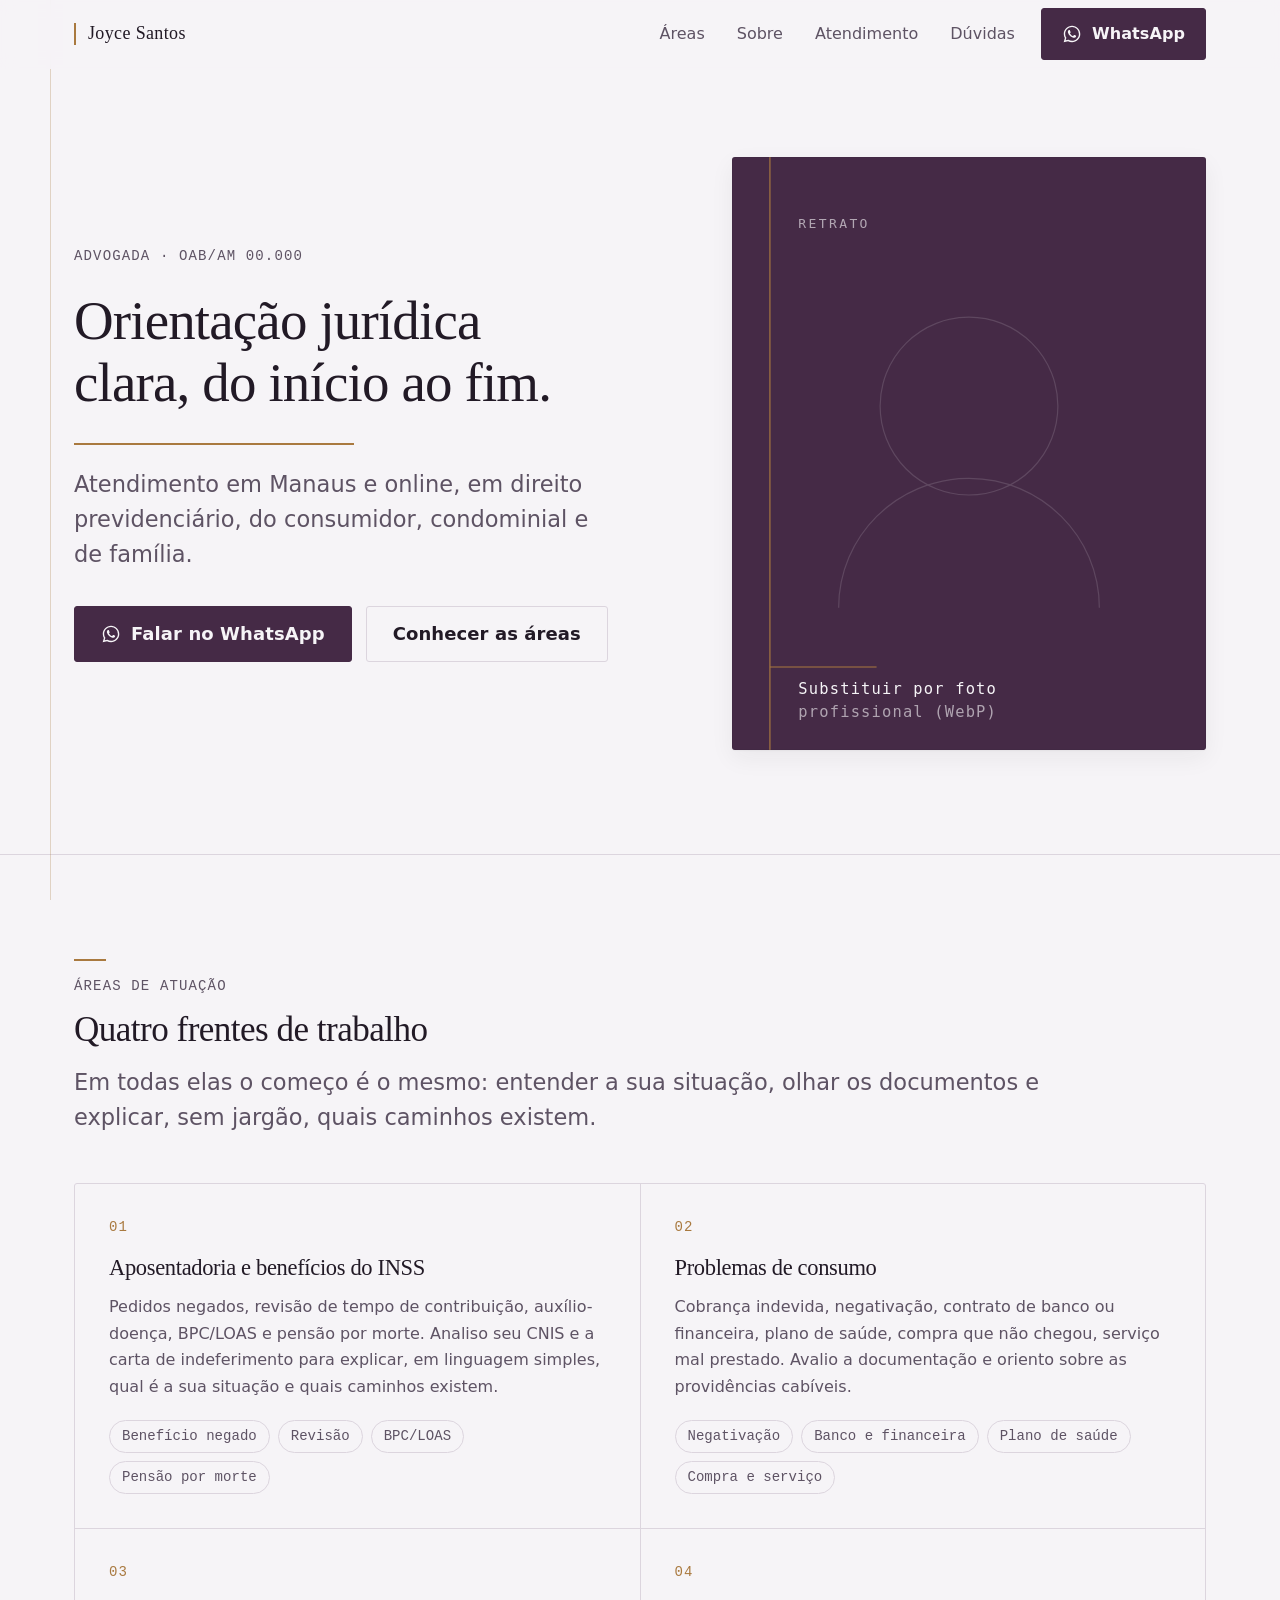
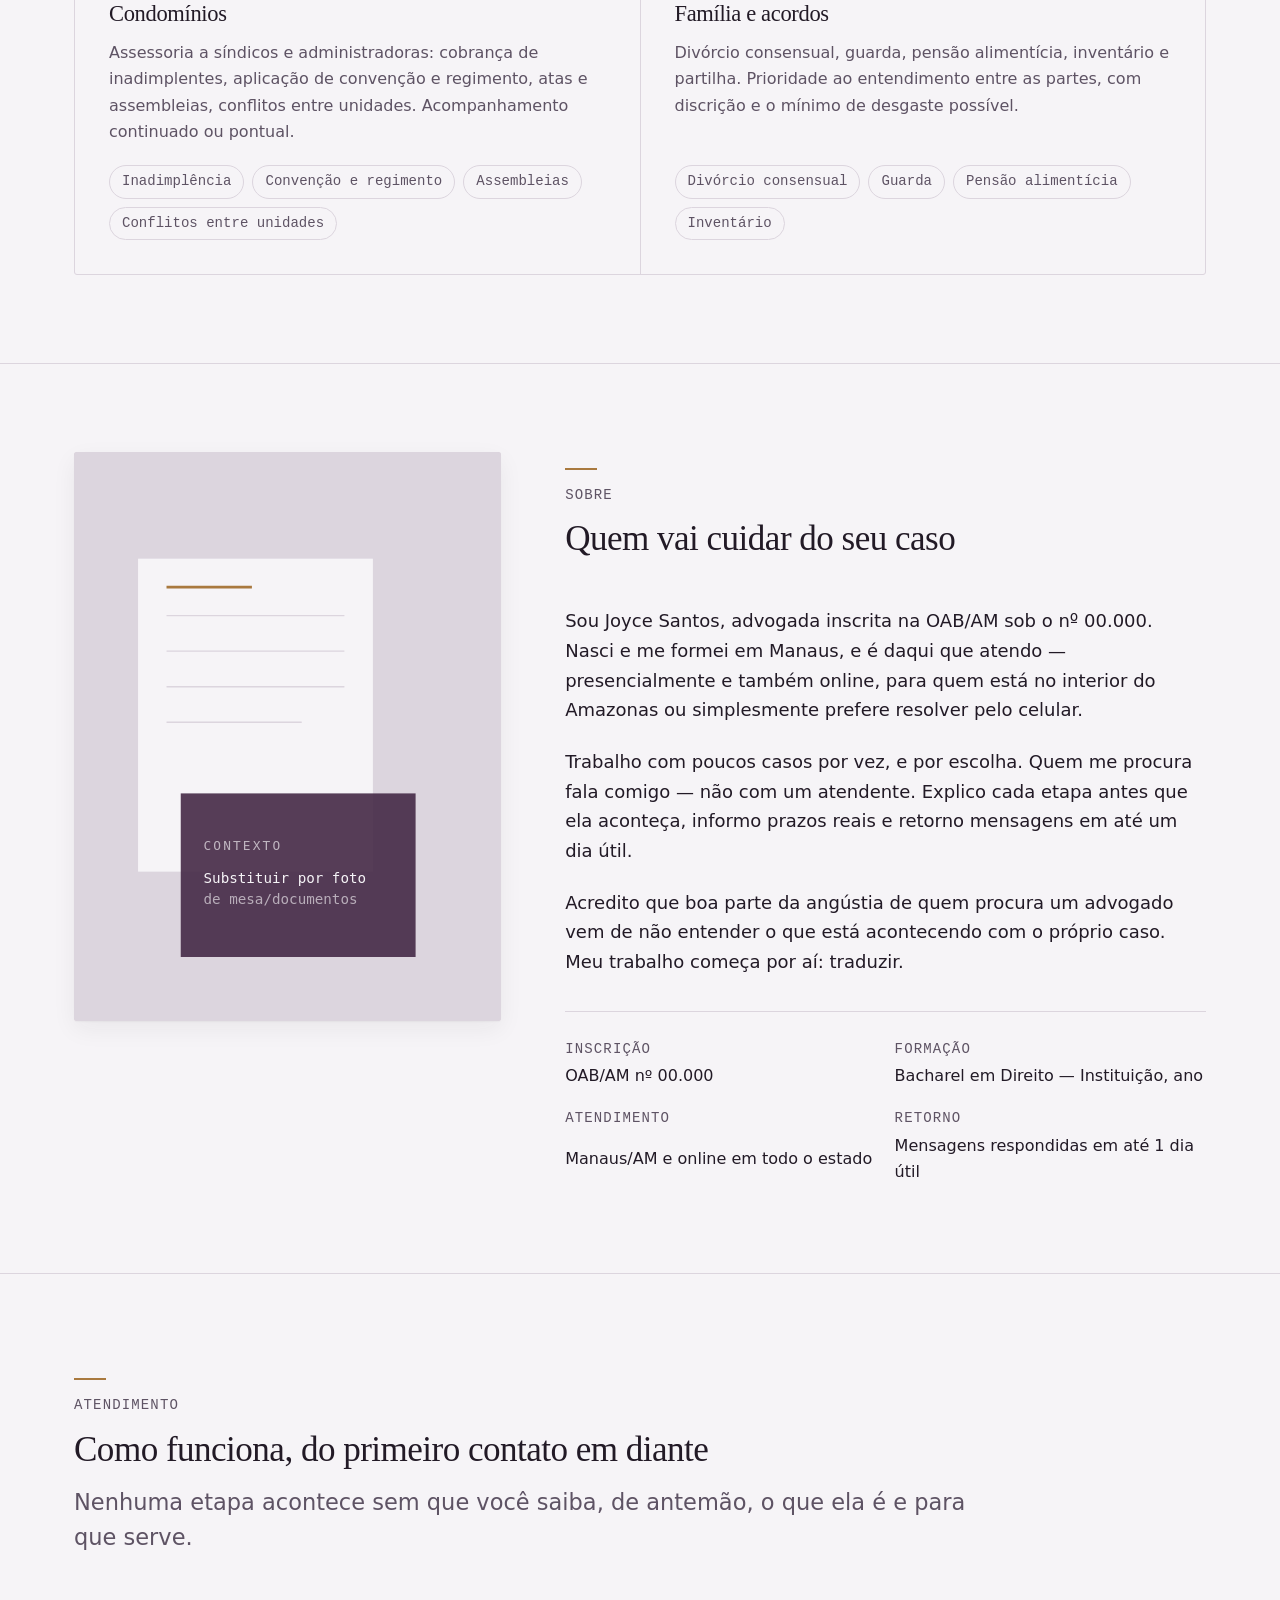
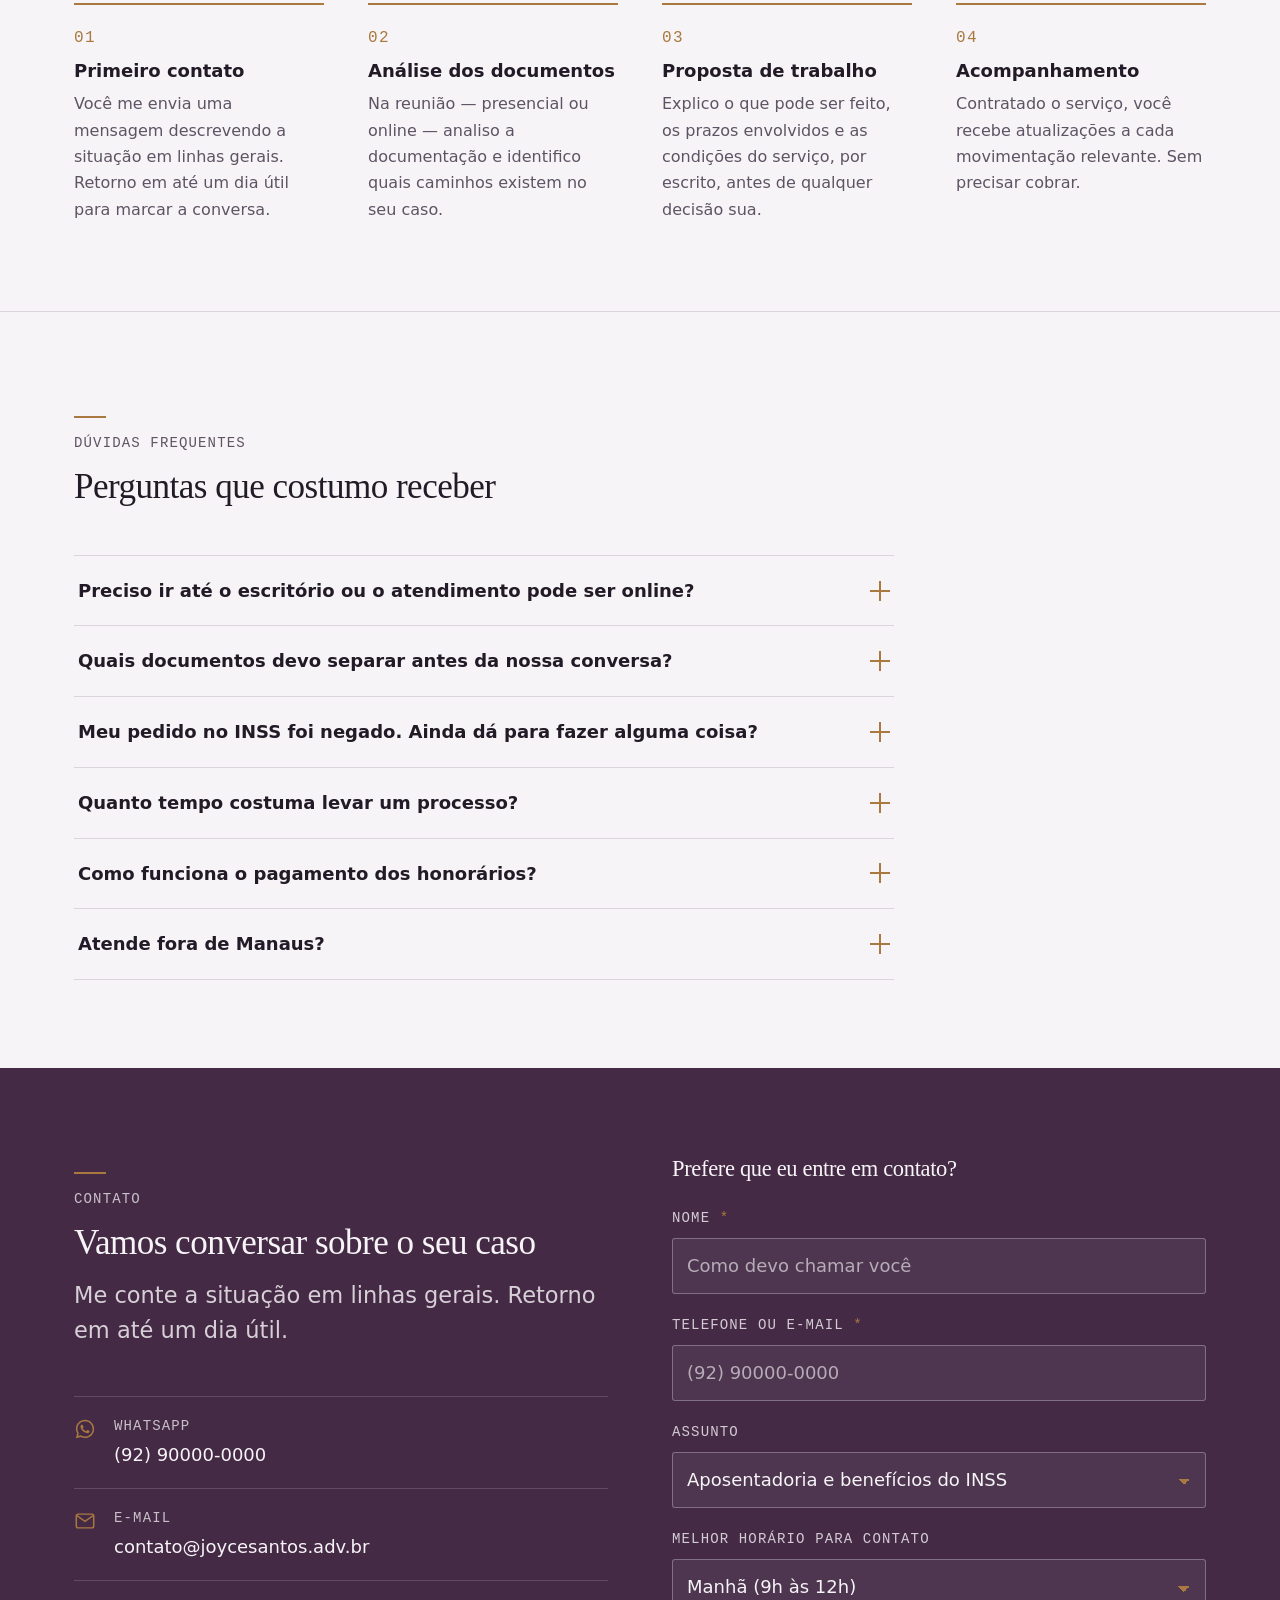
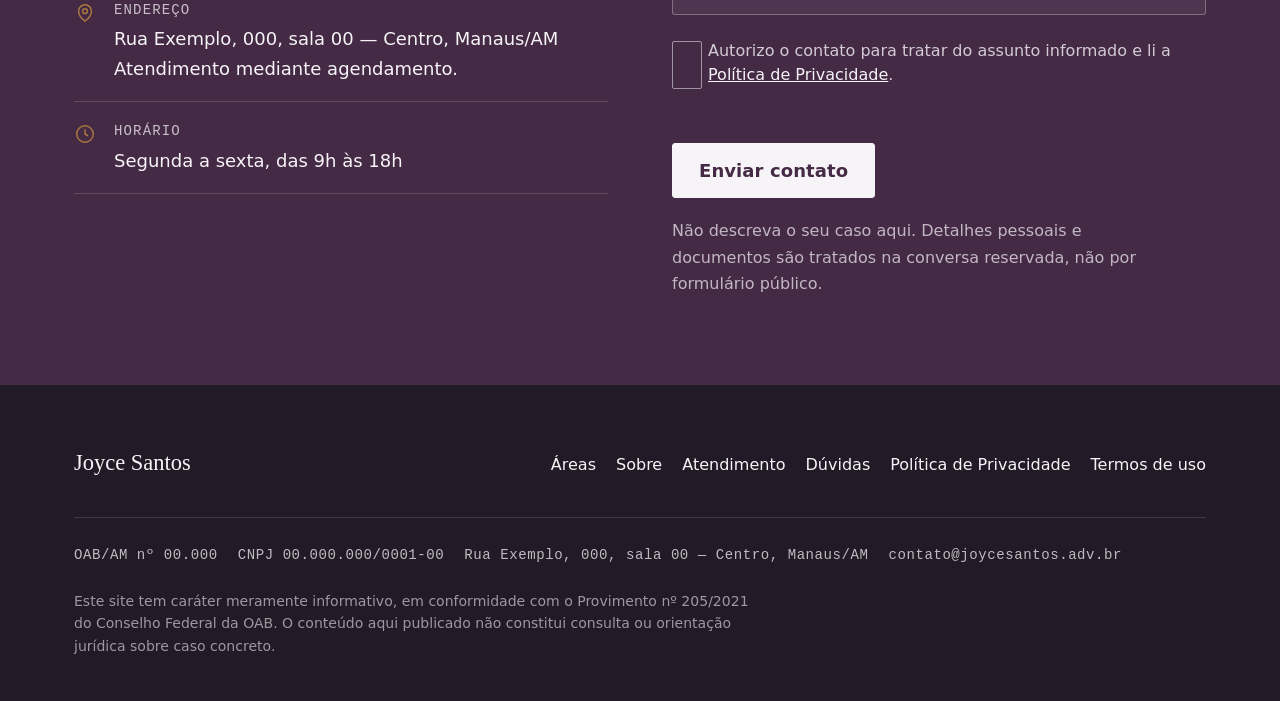
==== index.html @ 0667690a "Landing page institucional — Joyce Santos, Advogada Site estático construído a partir de guia-landin" ====
<!doctype html>
<html lang="pt-BR" class="no-js">
<head>
<meta charset="utf-8">
<meta name="viewport" content="width=device-width, initial-scale=1">
<title>Joyce Santos — Advogada em Manaus | INSS, Consumidor, Condomínios e Família</title>
<meta name="description" content="Advogada em Manaus/AM. Orientação em direito previdenciário, do consumidor, condominial e de família. Atendimento presencial e online. OAB/AM 00.000.">
<meta name="author" content="Joyce Santos">
<meta name="robots" content="index, follow, max-image-preview:large">
<link rel="canonical" href="https://joycesantos.adv.br/">

<!-- Open Graph / redes -->
<meta property="og:type" content="website">
<meta property="og:locale" content="pt_BR">
<meta property="og:site_name" content="Joyce Santos, Advogada">
<meta property="og:title" content="Joyce Santos — Advogada em Manaus">
<meta property="og:description" content="Orientação jurídica clara em direito previdenciário, do consumidor, condominial e de família. Atendimento em Manaus e online.">
<meta property="og:url" content="https://joycesantos.adv.br/">
<meta property="og:image" content="https://joycesantos.adv.br/img/og-joyce-santos.png">
<meta property="og:image:width" content="1200">
<meta property="og:image:height" content="630">
<meta property="og:image:alt" content="Joyce Santos, advogada — OAB/AM 00.000, Manaus.">
<meta name="twitter:card" content="summary_large_image">

<meta name="theme-color" content="#452A46">
<link rel="icon" href="/favicon.svg" type="image/svg+xml">
<link rel="apple-touch-icon" href="/img/apple-touch-icon.png">

<!-- Fontes self-hosted: nada sai para CDN externa (LGPD + performance) -->
<link rel="preload" href="fonts/fraunces-latin-300-700.woff2" as="font" type="font/woff2" crossorigin>
<link rel="preload" href="fonts/instrument-sans-latin-400-600.woff2" as="font" type="font/woff2" crossorigin>
<link rel="stylesheet" href="css/fonts.css">
<link rel="stylesheet" href="css/styles.css">
<script>document.documentElement.className = 'js';</script>
</head>

<body>
<a class="pular" href="#conteudo">Pular para o conteúdo</a>
<div class="margem" aria-hidden="true"></div>

<header class="cabecalho" id="cabecalho">
  <div class="envelope">
    <a class="marca" href="/">Joyce Santos</a>
    <nav class="navegacao" aria-label="Navegação principal">
      <a class="nav-link" href="#areas">Áreas</a>
      <a class="nav-link" href="#sobre">Sobre</a>
      <a class="nav-link" href="#atendimento">Atendimento</a>
      <a class="nav-link" href="#duvidas">Dúvidas</a>
      <a class="btn btn--primario" href="https://wa.me/5592900000000?text=Ol%C3%A1%2C%20gostaria%20de%20tirar%20uma%20d%C3%BAvida%20jur%C3%ADdica." rel="noopener" target="_blank">
        <svg viewBox="0 0 24 24" fill="currentColor" aria-hidden="true"><path d="M12.04 2C6.58 2 2.13 6.45 2.13 11.91c0 1.75.46 3.45 1.32 4.95L2 22l5.25-1.38a9.9 9.9 0 0 0 4.79 1.22h.01c5.46 0 9.91-4.45 9.91-9.91S17.5 2 12.04 2Zm0 18.15h-.01a8.2 8.2 0 0 1-4.19-1.15l-.3-.18-3.12.82.83-3.04-.2-.31a8.19 8.19 0 0 1-1.26-4.38c0-4.54 3.7-8.23 8.25-8.23 2.2 0 4.27.86 5.83 2.42a8.18 8.18 0 0 1 2.41 5.82c0 4.54-3.7 8.23-8.24 8.23Zm4.52-6.16c-.25-.13-1.47-.72-1.69-.8-.23-.09-.39-.13-.56.12-.16.25-.64.8-.78.97-.15.16-.29.19-.53.06-.25-.12-1.05-.38-1.99-1.23-.74-.65-1.24-1.46-1.38-1.71-.15-.25-.02-.38.11-.5.11-.11.25-.29.37-.44.13-.15.17-.25.25-.42.09-.16.04-.31-.02-.44-.06-.12-.56-1.35-.76-1.84-.2-.48-.4-.42-.56-.43h-.47c-.16 0-.43.06-.65.31-.22.25-.85.83-.85 2.03s.87 2.35.99 2.51c.13.16 1.72 2.62 4.16 3.67.58.25 1.03.4 1.39.51.58.19 1.11.16 1.53.1.47-.07 1.47-.6 1.67-1.18.21-.58.21-1.07.15-1.18-.06-.11-.23-.17-.47-.29Z"/></svg>
        WhatsApp
      </a>
    </nav>
  </div>
</header>

<main id="conteudo">

  <!-- 1. TIMBRE ------------------------------------------------------- -->
  <section class="secao timbre" aria-labelledby="titulo-timbre">
    <div class="envelope">
      <div>
        <p class="rotulo">Advogada&nbsp;·&nbsp;OAB/AM 00.000</p>
        <h1 id="titulo-timbre">Orientação jurídica clara, do início ao fim.</h1>
        <div class="filete" aria-hidden="true"></div>
        <p class="intro">Atendimento em Manaus e online, em direito previdenciário, do consumidor, condominial e de família.</p>
        <div class="acoes">
          <a class="btn btn--primario" href="https://wa.me/5592900000000?text=Ol%C3%A1%2C%20gostaria%20de%20tirar%20uma%20d%C3%BAvida%20jur%C3%ADdica." rel="noopener" target="_blank">
            <svg viewBox="0 0 24 24" fill="currentColor" aria-hidden="true"><path d="M12.04 2C6.58 2 2.13 6.45 2.13 11.91c0 1.75.46 3.45 1.32 4.95L2 22l5.25-1.38a9.9 9.9 0 0 0 4.79 1.22h.01c5.46 0 9.91-4.45 9.91-9.91S17.5 2 12.04 2Zm0 18.15h-.01a8.2 8.2 0 0 1-4.19-1.15l-.3-.18-3.12.82.83-3.04-.2-.31a8.19 8.19 0 0 1-1.26-4.38c0-4.54 3.7-8.23 8.25-8.23 2.2 0 4.27.86 5.83 2.42a8.18 8.18 0 0 1 2.41 5.82c0 4.54-3.7 8.23-8.24 8.23Zm4.52-6.16c-.25-.13-1.47-.72-1.69-.8-.23-.09-.39-.13-.56.12-.16.25-.64.8-.78.97-.15.16-.29.19-.53.06-.25-.12-1.05-.38-1.99-1.23-.74-.65-1.24-1.46-1.38-1.71-.15-.25-.02-.38.11-.5.11-.11.25-.29.37-.44.13-.15.17-.25.25-.42.09-.16.04-.31-.02-.44-.06-.12-.56-1.35-.76-1.84-.2-.48-.4-.42-.56-.43h-.47c-.16 0-.43.06-.65.31-.22.25-.85.83-.85 2.03s.87 2.35.99 2.51c.13.16 1.72 2.62 4.16 3.67.58.25 1.03.4 1.39.51.58.19 1.11.16 1.53.1.47-.07 1.47-.6 1.67-1.18.21-.58.21-1.07.15-1.18-.06-.11-.23-.17-.47-.29Z"/></svg>
            Falar no WhatsApp
          </a>
          <a class="btn btn--secundario" href="#areas">Conhecer as áreas</a>
        </div>
      </div>
      <figure class="retrato">
        <img src="img/retrato-joyce.svg" width="800" height="1000" alt="Retrato de Joyce Santos, advogada, em seu ambiente de trabalho." fetchpriority="high" decoding="async">
      </figure>
    </div>
  </section>

  <!-- 2. ÁREAS -------------------------------------------------------- -->
  <section class="secao" id="areas" aria-labelledby="titulo-areas">
    <div class="envelope">
      <header class="secao-cabeca revela">
        <p class="rotulo">Áreas de atuação</p>
        <h2 id="titulo-areas">Quatro frentes de trabalho</h2>
        <p class="intro">Em todas elas o começo é o mesmo: entender a sua situação, olhar os documentos e explicar, sem jargão, quais caminhos existem.</p>
      </header>

      <div class="areas-grade">
        <article class="area revela" style="--i:0">
          <span class="num">01</span>
          <h3>Aposentadoria e benefícios do INSS</h3>
          <p>Pedidos negados, revisão de tempo de contribuição, auxílio-doença, BPC/LOAS e pensão por morte. Analiso seu CNIS e a carta de indeferimento para explicar, em linguagem simples, qual é a sua situação e quais caminhos existem.</p>
          <ul class="area-lista">
            <li>Benefício negado</li>
            <li>Revisão</li>
            <li>BPC/LOAS</li>
            <li>Pensão por morte</li>
          </ul>
        </article>

        <article class="area revela" style="--i:1">
          <span class="num">02</span>
          <h3>Problemas de consumo</h3>
          <p>Cobrança indevida, negativação, contrato de banco ou financeira, plano de saúde, compra que não chegou, serviço mal prestado. Avalio a documentação e oriento sobre as providências cabíveis.</p>
          <ul class="area-lista">
            <li>Negativação</li>
            <li>Banco e financeira</li>
            <li>Plano de saúde</li>
            <li>Compra e serviço</li>
          </ul>
        </article>

        <article class="area revela" style="--i:2">
          <span class="num">03</span>
          <h3>Condomínios</h3>
          <p>Assessoria a síndicos e administradoras: cobrança de inadimplentes, aplicação de convenção e regimento, atas e assembleias, conflitos entre unidades. Acompanhamento continuado ou pontual.</p>
          <ul class="area-lista">
            <li>Inadimplência</li>
            <li>Convenção e regimento</li>
            <li>Assembleias</li>
            <li>Conflitos entre unidades</li>
          </ul>
        </article>

        <article class="area revela" style="--i:3">
          <span class="num">04</span>
          <h3>Família e acordos</h3>
          <p>Divórcio consensual, guarda, pensão alimentícia, inventário e partilha. Prioridade ao entendimento entre as partes, com discrição e o mínimo de desgaste possível.</p>
          <ul class="area-lista">
            <li>Divórcio consensual</li>
            <li>Guarda</li>
            <li>Pensão alimentícia</li>
            <li>Inventário</li>
          </ul>
        </article>
      </div>
    </div>
  </section>

  <!-- 3. SOBRE -------------------------------------------------------- -->
  <section class="secao sobre" id="sobre" aria-labelledby="titulo-sobre">
    <div class="envelope">
      <figure class="sobre-foto revela">
        <img src="img/contexto-mesa.svg" width="600" height="800" alt="Mesa de trabalho com documentos e caderno de anotações." loading="lazy" decoding="async">
      </figure>

      <div class="sobre-texto">
        <header class="secao-cabeca revela" style="--i:1">
          <p class="rotulo">Sobre</p>
          <h2 id="titulo-sobre">Quem vai cuidar do seu caso</h2>
        </header>

        <p class="revela" style="--i:2">Sou Joyce Santos, advogada inscrita na OAB/AM sob o nº 00.000. Nasci e me formei em Manaus, e é daqui que atendo — presencialmente e também online, para quem está no interior do Amazonas ou simplesmente prefere resolver pelo celular.</p>

        <p class="revela" style="--i:3">Trabalho com poucos casos por vez, e por escolha. Quem me procura fala comigo — não com um atendente. Explico cada etapa antes que ela aconteça, informo prazos reais e retorno mensagens em até um dia útil.</p>

        <p class="revela" style="--i:4">Acredito que boa parte da angústia de quem procura um advogado vem de não entender o que está acontecendo com o próprio caso. Meu trabalho começa por aí: traduzir.</p>

        <dl class="credenciais revela" style="--i:5">
          <div>
            <dt>Inscrição</dt>
            <dd>OAB/AM nº 00.000</dd>
          </div>
          <div>
            <dt>Formação</dt>
            <dd>Bacharel em Direito — Instituição, ano</dd>
          </div>
          <div>
            <dt>Atendimento</dt>
            <dd>Manaus/AM e online em todo o estado</dd>
          </div>
          <div>
            <dt>Retorno</dt>
            <dd>Mensagens respondidas em até 1 dia útil</dd>
          </div>
        </dl>
      </div>
    </div>
  </section>

  <!-- 4. ATENDIMENTO -------------------------------------------------- -->
  <section class="secao" id="atendimento" aria-labelledby="titulo-atendimento">
    <div class="envelope">
      <header class="secao-cabeca revela">
        <p class="rotulo">Atendimento</p>
        <h2 id="titulo-atendimento">Como funciona, do primeiro contato em diante</h2>
        <p class="intro">Nenhuma etapa acontece sem que você saiba, de antemão, o que ela é e para que serve.</p>
      </header>

      <ol class="etapas">
        <li class="etapa revela" style="--i:0">
          <span class="num">01</span>
          <h3>Primeiro contato</h3>
          <p>Você me envia uma mensagem descrevendo a situação em linhas gerais. Retorno em até um dia útil para marcar a conversa.</p>
        </li>
        <li class="etapa revela" style="--i:1">
          <span class="num">02</span>
          <h3>Análise dos documentos</h3>
          <p>Na reunião — presencial ou online — analiso a documentação e identifico quais caminhos existem no seu caso.</p>
        </li>
        <li class="etapa revela" style="--i:2">
          <span class="num">03</span>
          <h3>Proposta de trabalho</h3>
          <p>Explico o que pode ser feito, os prazos envolvidos e as condições do serviço, por escrito, antes de qualquer decisão sua.</p>
        </li>
        <li class="etapa revela" style="--i:3">
          <span class="num">04</span>
          <h3>Acompanhamento</h3>
          <p>Contratado o serviço, você recebe atualizações a cada movimentação relevante. Sem precisar cobrar.</p>
        </li>
      </ol>
    </div>
  </section>

  <!-- 5. DÚVIDAS ------------------------------------------------------ -->
  <section class="secao" id="duvidas" aria-labelledby="titulo-duvidas">
    <div class="envelope">
      <header class="secao-cabeca revela">
        <p class="rotulo">Dúvidas frequentes</p>
        <h2 id="titulo-duvidas">Perguntas que costumo receber</h2>
      </header>

      <div class="faq revela" style="--i:1">
        <details name="faq">
          <summary>Preciso ir até o escritório ou o atendimento pode ser online?<span class="sinal" aria-hidden="true"></span></summary>
          <div class="resposta">
            <p>Os dois formatos funcionam. Muita gente resolve tudo por videochamada e WhatsApp, enviando os documentos digitalizados ou fotografados. Se você preferir conversar pessoalmente, o atendimento presencial acontece em Manaus, mediante agendamento.</p>
          </div>
        </details>

        <details name="faq">
          <summary>Quais documentos devo separar antes da nossa conversa?<span class="sinal" aria-hidden="true"></span></summary>
          <div class="resposta">
            <p>Sempre: documento de identidade com foto e CPF, e comprovante de residência.</p>
            <p>Para casos de INSS: extrato do CNIS, carta de indeferimento (a carta com a negativa), carteira de trabalho e qualquer documento que comprove o trabalho ou a doença. Para consumo: contrato, faturas, comprovantes de pagamento e as conversas com a empresa. Para condomínio: convenção, regimento interno e a ata pertinente. Para família: certidões de casamento e de nascimento dos filhos.</p>
            <p>Se faltar alguma coisa, não tem problema — a gente vê na conversa o que dá para providenciar.</p>
          </div>
        </details>

        <details name="faq">
          <summary>Meu pedido no INSS foi negado. Ainda dá para fazer alguma coisa?<span class="sinal" aria-hidden="true"></span></summary>
          <div class="resposta">
            <p>Uma negativa não encerra o assunto por si só. Dependendo do motivo indicado na carta de indeferimento, existem caminhos diferentes: apresentar novos documentos, recorrer administrativamente ou discutir a questão judicialmente.</p>
            <p>O que define o caminho é o motivo da negativa e o seu histórico de contribuições — por isso o primeiro passo é ler a carta e o CNIS com atenção. Só depois dessa leitura é possível dizer o que se aplica ao seu caso.</p>
          </div>
        </details>

        <details name="faq">
          <summary>Quanto tempo costuma levar um processo?<span class="sinal" aria-hidden="true"></span></summary>
          <div class="resposta">
            <p>Depende do tipo de pedido, do órgão ou juízo responsável e do volume de trabalho dele. Pedidos administrativos no INSS costumam ser mais rápidos que processos judiciais; acordos consensuais em família costumam ser mais rápidos que ações contestadas.</p>
            <p>Não existe prazo garantido, e desconfie de quem prometer um. O que posso fazer é informar a faixa de tempo observada em casos semelhantes e avisar você a cada movimentação relevante do seu.</p>
          </div>
        </details>

        <details name="faq">
          <summary>Como funciona o pagamento dos honorários?<span class="sinal" aria-hidden="true"></span></summary>
          <div class="resposta">
            <p>Os honorários são definidos caso a caso, conforme a Tabela de Honorários da OAB/AM, e formalizados em contrato escrito antes do início do trabalho. Você conhece as condições integralmente antes de decidir qualquer coisa.</p>
            <p>Por determinação do Provimento nº 205/2021 do Conselho Federal da OAB, valores de honorários não podem ser divulgados em site. Por isso esse assunto é tratado diretamente na nossa conversa.</p>
          </div>
        </details>

        <details name="faq">
          <summary>Atende fora de Manaus?<span class="sinal" aria-hidden="true"></span></summary>
          <div class="resposta">
            <p>Sim. O atendimento online alcança todo o estado do Amazonas, e a inscrição na OAB permite atuação em todo o território nacional. Para casos que exigem audiência presencial em outra comarca, converso com você sobre a viabilidade antes de assumir o trabalho.</p>
          </div>
        </details>
      </div>
    </div>
  </section>

  <!-- 6. CONTATO ------------------------------------------------------ -->
  <section class="secao contato" id="contato" aria-labelledby="titulo-contato">
    <div class="envelope envelope--grade">
      <div>
        <header class="secao-cabeca revela">
          <p class="rotulo">Contato</p>
          <h2 id="titulo-contato">Vamos conversar sobre o seu caso</h2>
          <p class="intro">Me conte a situação em linhas gerais. Retorno em até um dia útil.</p>
        </header>

        <div class="canais revela" style="--i:1">
          <a class="canal" href="https://wa.me/5592900000000?text=Ol%C3%A1%2C%20gostaria%20de%20tirar%20uma%20d%C3%BAvida%20jur%C3%ADdica." rel="noopener" target="_blank">
            <svg viewBox="0 0 24 24" fill="currentColor" aria-hidden="true"><path d="M12.04 2C6.58 2 2.13 6.45 2.13 11.91c0 1.75.46 3.45 1.32 4.95L2 22l5.25-1.38a9.9 9.9 0 0 0 4.79 1.22h.01c5.46 0 9.91-4.45 9.91-9.91S17.5 2 12.04 2Zm0 18.15h-.01a8.2 8.2 0 0 1-4.19-1.15l-.3-.18-3.12.82.83-3.04-.2-.31a8.19 8.19 0 0 1-1.26-4.38c0-4.54 3.7-8.23 8.25-8.23 2.2 0 4.27.86 5.83 2.42a8.18 8.18 0 0 1 2.41 5.82c0 4.54-3.7 8.23-8.24 8.23Zm4.52-6.16c-.25-.13-1.47-.72-1.69-.8-.23-.09-.39-.13-.56.12-.16.25-.64.8-.78.97-.15.16-.29.19-.53.06-.25-.12-1.05-.38-1.99-1.23-.74-.65-1.24-1.46-1.38-1.71-.15-.25-.02-.38.11-.5.11-.11.25-.29.37-.44.13-.15.17-.25.25-.42.09-.16.04-.31-.02-.44-.06-.12-.56-1.35-.76-1.84-.2-.48-.4-.42-.56-.43h-.47c-.16 0-.43.06-.65.31-.22.25-.85.83-.85 2.03s.87 2.35.99 2.51c.13.16 1.72 2.62 4.16 3.67.58.25 1.03.4 1.39.51.58.19 1.11.16 1.53.1.47-.07 1.47-.6 1.67-1.18.21-.58.21-1.07.15-1.18-.06-.11-.23-.17-.47-.29Z"/></svg>
            <span>
              <span class="rotulo">WhatsApp</span>
              <span class="valor">(92) 90000-0000</span>
            </span>
          </a>

          <a class="canal" href="mailto:contato@joycesantos.adv.br">
            <svg viewBox="0 0 24 24" fill="none" stroke="currentColor" stroke-width="1.6" aria-hidden="true"><rect x="2.5" y="4.5" width="19" height="15" rx="2"/><path d="m3 6 9 6.5L21 6"/></svg>
            <span>
              <span class="rotulo">E-mail</span>
              <span class="valor">contato@joycesantos.adv.br</span>
            </span>
          </a>

          <div class="canal">
            <svg viewBox="0 0 24 24" fill="none" stroke="currentColor" stroke-width="1.6" aria-hidden="true"><path d="M12 21s7-5.6 7-11a7 7 0 1 0-14 0c0 5.4 7 11 7 11Z"/><circle cx="12" cy="10" r="2.6"/></svg>
            <span>
              <span class="rotulo">Endereço</span>
              <span class="valor">Rua Exemplo, 000, sala 00 — Centro, Manaus/AM<br>Atendimento mediante agendamento.</span>
            </span>
          </div>

          <div class="canal">
            <svg viewBox="0 0 24 24" fill="none" stroke="currentColor" stroke-width="1.6" aria-hidden="true"><circle cx="12" cy="12" r="9"/><path d="M12 6.8V12l3.4 2"/></svg>
            <span>
              <span class="rotulo">Horário</span>
              <span class="valor">Segunda a sexta, das 9h às 18h</span>
            </span>
          </div>
        </div>
      </div>

      <div class="revela" style="--i:2">
        <h3 id="titulo-formulario">Prefere que eu entre em contato?</h3>

        <div class="aviso-form" id="aviso-form" role="status" hidden></div>

        <!--
          Formulário: apenas nome, contato, área e horário (guia 5.7).
          NÃO adicionar campo "descreva seu caso": dado sensível de INSS e de
          família por formulário web exige base legal, retenção e segurança
          próprias, e descrição antes de triagem cria risco de conflito.
        -->
        <form class="formulario" id="formulario" action="https://api.web3forms.com/submit" method="POST" novalidate>
          <input type="hidden" name="access_key" value="COLE-AQUI-A-CHAVE-DO-WEB3FORMS">
          <input type="hidden" name="subject" value="Novo contato pelo site — joycesantos.adv.br">
          <input type="hidden" name="from_name" value="Site Joyce Santos">
          <input type="hidden" name="redirect" value="https://joycesantos.adv.br/obrigado.html">
          <input type="checkbox" class="mel" name="botcheck" tabindex="-1" autocomplete="off" aria-hidden="true">

          <div class="campo" id="campo-nome">
            <label for="nome">Nome <span class="req" aria-hidden="true">*</span></label>
            <input type="text" id="nome" name="nome" autocomplete="name" required aria-describedby="erro-nome" placeholder="Como devo chamar você">
            <span class="erro" id="erro-nome"></span>
          </div>

          <div class="campo" id="campo-contato">
            <label for="contato-valor">Telefone ou e-mail <span class="req" aria-hidden="true">*</span></label>
            <input type="text" id="contato-valor" name="contato" autocomplete="tel" required aria-describedby="erro-contato" placeholder="(92) 90000-0000">
            <span class="erro" id="erro-contato"></span>
          </div>

          <div class="campo">
            <label for="area">Assunto</label>
            <select id="area" name="area">
              <option value="INSS e benefícios">Aposentadoria e benefícios do INSS</option>
              <option value="Consumo">Problemas de consumo</option>
              <option value="Condomínio">Condomínios</option>
              <option value="Família">Família e acordos</option>
              <option value="Outro">Outro assunto</option>
            </select>
          </div>

          <div class="campo">
            <label for="horario">Melhor horário para contato</label>
            <select id="horario" name="horario">
              <option value="Manhã">Manhã (9h às 12h)</option>
              <option value="Tarde">Tarde (13h às 18h)</option>
              <option value="Qualquer">Qualquer horário</option>
            </select>
          </div>

          <div class="campo" id="campo-consentimento">
            <label class="consentimento" for="consentimento">
              <input type="checkbox" id="consentimento" name="consentimento" value="Sim" required aria-describedby="erro-consentimento">
              <span>Autorizo o contato para tratar do assunto informado e li a <a href="privacidade.html">Política de Privacidade</a>.</span>
            </label>
            <span class="erro" id="erro-consentimento"></span>
          </div>

          <div class="acoes">
            <button class="btn btn--claro" type="submit">Enviar contato</button>
          </div>

          <p class="nota-form">Não descreva o seu caso aqui. Detalhes pessoais e documentos são tratados na conversa reservada, não por formulário público.</p>
        </form>
      </div>
    </div>
  </section>
</main>

<!-- 7. RODAPÉ --------------------------------------------------------- -->
<footer class="rodape">
  <div class="envelope">
    <div class="rodape-topo">
      <span class="rodape-nome">Joyce Santos</span>
      <nav class="rodape-links" aria-label="Links do rodapé">
        <a href="#areas">Áreas</a>
        <a href="#sobre">Sobre</a>
        <a href="#atendimento">Atendimento</a>
        <a href="#duvidas">Dúvidas</a>
        <a href="privacidade.html">Política de Privacidade</a>
        <a href="termos.html">Termos de uso</a>
      </nav>
    </div>

    <div class="rodape-dados">
      <span>OAB/AM nº 00.000</span>
      <span>CNPJ 00.000.000/0001-00</span>
      <span>Rua Exemplo, 000, sala 00 — Centro, Manaus/AM</span>
      <span>contato@joycesantos.adv.br</span>
    </div>

    <p class="rodape-aviso">Este site tem caráter meramente informativo, em conformidade com o Provimento nº 205/2021 do Conselho Federal da OAB. O conteúdo aqui publicado não constitui consulta ou orientação jurídica sobre caso concreto.</p>
  </div>
</footer>

<a class="zap-flutuante" id="zap-flutuante" href="https://wa.me/5592900000000?text=Ol%C3%A1%2C%20gostaria%20de%20tirar%20uma%20d%C3%BAvida%20jur%C3%ADdica." rel="noopener" target="_blank" aria-label="Falar no WhatsApp">
  <svg viewBox="0 0 24 24" fill="currentColor" aria-hidden="true"><path d="M12.04 2C6.58 2 2.13 6.45 2.13 11.91c0 1.75.46 3.45 1.32 4.95L2 22l5.25-1.38a9.9 9.9 0 0 0 4.79 1.22h.01c5.46 0 9.91-4.45 9.91-9.91S17.5 2 12.04 2Zm0 18.15h-.01a8.2 8.2 0 0 1-4.19-1.15l-.3-.18-3.12.82.83-3.04-.2-.31a8.19 8.19 0 0 1-1.26-4.38c0-4.54 3.7-8.23 8.25-8.23 2.2 0 4.27.86 5.83 2.42a8.18 8.18 0 0 1 2.41 5.82c0 4.54-3.7 8.23-8.24 8.23Zm4.52-6.16c-.25-.13-1.47-.72-1.69-.8-.23-.09-.39-.13-.56.12-.16.25-.64.8-.78.97-.15.16-.29.19-.53.06-.25-.12-1.05-.38-1.99-1.23-.74-.65-1.24-1.46-1.38-1.71-.15-.25-.02-.38.11-.5.11-.11.25-.29.37-.44.13-.15.17-.25.25-.42.09-.16.04-.31-.02-.44-.06-.12-.56-1.35-.76-1.84-.2-.48-.4-.42-.56-.43h-.47c-.16 0-.43.06-.65.31-.22.25-.85.83-.85 2.03s.87 2.35.99 2.51c.13.16 1.72 2.62 4.16 3.67.58.25 1.03.4 1.39.51.58.19 1.11.16 1.53.1.47-.07 1.47-.6 1.67-1.18.21-.58.21-1.07.15-1.18-.06-.11-.23-.17-.47-.29Z"/></svg>
  WhatsApp
</a>

<script src="js/main.js" defer></script>

<!-- Dados estruturados: perfil profissional -->
<script type="application/ld+json">
{
  "@context": "https://schema.org",
  "@type": "Attorney",
  "@id": "https://joycesantos.adv.br/#advogada",
  "name": "Joyce Santos",
  "description": "Advogada em Manaus/AM. Orientação em direito previdenciário, do consumidor, condominial e de família.",
  "url": "https://joycesantos.adv.br/",
  "image": "https://joycesantos.adv.br/img/og-joyce-santos.png",
  "telephone": "+55-92-90000-0000",
  "email": "contato@joycesantos.adv.br",
  "priceRange": "",
  "address": {
    "@type": "PostalAddress",
    "streetAddress": "Rua Exemplo, 000, sala 00",
    "addressLocality": "Manaus",
    "addressRegion": "AM",
    "postalCode": "69000-000",
    "addressCountry": "BR"
  },
  "areaServed": [
    { "@type": "City", "name": "Manaus" },
    { "@type": "State", "name": "Amazonas" }
  ],
  "availableLanguage": "pt-BR",
  "knowsAbout": [
    "Direito Previdenciário",
    "Direito do Consumidor",
    "Direito Condominial",
    "Direito de Família"
  ],
  "openingHoursSpecification": [{
    "@type": "OpeningHoursSpecification",
    "dayOfWeek": ["Monday", "Tuesday", "Wednesday", "Thursday", "Friday"],
    "opens": "09:00",
    "closes": "18:00"
  }],
  "sameAs": []
}
</script>

<!-- Dados estruturados: perguntas frequentes -->
<script type="application/ld+json">
{
  "@context": "https://schema.org",
  "@type": "FAQPage",
  "mainEntity": [
    {
      "@type": "Question",
      "name": "Preciso ir até o escritório ou o atendimento pode ser online?",
      "acceptedAnswer": { "@type": "Answer", "text": "Os dois formatos funcionam. Muita gente resolve tudo por videochamada e WhatsApp, enviando os documentos digitalizados ou fotografados. Se preferir conversar pessoalmente, o atendimento presencial acontece em Manaus, mediante agendamento." }
    },
    {
      "@type": "Question",
      "name": "Quais documentos devo separar antes da conversa?",
      "acceptedAnswer": { "@type": "Answer", "text": "Sempre: documento de identidade com foto, CPF e comprovante de residência. Para casos de INSS: extrato do CNIS, carta de indeferimento, carteira de trabalho e documentos que comprovem o trabalho ou a doença. Para consumo: contrato, faturas, comprovantes e conversas com a empresa. Para condomínio: convenção, regimento interno e a ata pertinente. Para família: certidões de casamento e de nascimento dos filhos." }
    },
    {
      "@type": "Question",
      "name": "Meu pedido no INSS foi negado. Ainda dá para fazer alguma coisa?",
      "acceptedAnswer": { "@type": "Answer", "text": "Uma negativa não encerra o assunto por si só. Dependendo do motivo indicado na carta de indeferimento, existem caminhos diferentes: apresentar novos documentos, recorrer administrativamente ou discutir a questão judicialmente. O que define o caminho é o motivo da negativa e o histórico de contribuições." }
    },
    {
      "@type": "Question",
      "name": "Quanto tempo costuma levar um processo?",
      "acceptedAnswer": { "@type": "Answer", "text": "Depende do tipo de pedido, do órgão ou juízo responsável e do volume de trabalho dele. Não existe prazo garantido. O que é possível informar é a faixa de tempo observada em casos semelhantes, com aviso a cada movimentação relevante." }
    },
    {
      "@type": "Question",
      "name": "Como funciona o pagamento dos honorários?",
      "acceptedAnswer": { "@type": "Answer", "text": "Os honorários são definidos caso a caso, conforme a Tabela de Honorários da OAB/AM, e formalizados em contrato escrito antes do início do trabalho. Por determinação do Provimento nº 205/2021 do Conselho Federal da OAB, valores não podem ser divulgados em site." }
    },
    {
      "@type": "Question",
      "name": "Atende fora de Manaus?",
      "acceptedAnswer": { "@type": "Answer", "text": "Sim. O atendimento online alcança todo o estado do Amazonas, e a inscrição na OAB permite atuação em todo o território nacional." }
    }
  ]
}
</script>
</body>
</html>
---- css/fonts.css ----
/* Gerado por scripts/fetch-fonts.sh - nao editar a mao. */

@font-face {
  font-family: 'Fraunces';
  font-style: normal;
  font-weight: 300 700;
  font-display: swap;
  src: url('../fonts/fraunces-latin-ext-300-700.woff2') format('woff2');
  unicode-range: U+0100-02BA, U+02BD-02C5, U+02C7-02CC, U+02CE-02D7, U+02DD-02FF, U+0304, U+0308, U+0329, U+1D00-1DBF, U+1E00-1E9F, U+1EF2-1EFF, U+2020, U+20A0-20AB, U+20AD-20C0, U+2113, U+2C60-2C7F, U+A720-A7FF;
}

@font-face {
  font-family: 'Fraunces';
  font-style: normal;
  font-weight: 300 700;
  font-display: swap;
  src: url('../fonts/fraunces-latin-300-700.woff2') format('woff2');
  unicode-range: U+0000-00FF, U+0131, U+0152-0153, U+02BB-02BC, U+02C6, U+02DA, U+02DC, U+0304, U+0308, U+0329, U+2000-206F, U+20AC, U+2122, U+2191, U+2193, U+2212, U+2215, U+FEFF, U+FFFD;
}

@font-face {
  font-family: 'IBM Plex Mono';
  font-style: normal;
  font-weight: 400;
  font-display: swap;
  src: url('../fonts/ibm-plex-mono-latin-ext-400.woff2') format('woff2');
  unicode-range: U+0100-02BA, U+02BD-02C5, U+02C7-02CC, U+02CE-02D7, U+02DD-02FF, U+0304, U+0308, U+0329, U+1D00-1DBF, U+1E00-1E9F, U+1EF2-1EFF, U+2020, U+20A0-20AB, U+20AD-20C0, U+2113, U+2C60-2C7F, U+A720-A7FF;
}

@font-face {
  font-family: 'IBM Plex Mono';
  font-style: normal;
  font-weight: 400;
  font-display: swap;
  src: url('../fonts/ibm-plex-mono-latin-400.woff2') format('woff2');
  unicode-range: U+0000-00FF, U+0131, U+0152-0153, U+02BB-02BC, U+02C6, U+02DA, U+02DC, U+0304, U+0308, U+0329, U+2000-206F, U+20AC, U+2122, U+2191, U+2193, U+2212, U+2215, U+FEFF, U+FFFD;
}

@font-face {
  font-family: 'IBM Plex Mono';
  font-style: normal;
  font-weight: 500;
  font-display: swap;
  src: url('../fonts/ibm-plex-mono-latin-ext-500.woff2') format('woff2');
  unicode-range: U+0100-02BA, U+02BD-02C5, U+02C7-02CC, U+02CE-02D7, U+02DD-02FF, U+0304, U+0308, U+0329, U+1D00-1DBF, U+1E00-1E9F, U+1EF2-1EFF, U+2020, U+20A0-20AB, U+20AD-20C0, U+2113, U+2C60-2C7F, U+A720-A7FF;
}

@font-face {
  font-family: 'IBM Plex Mono';
  font-style: normal;
  font-weight: 500;
  font-display: swap;
  src: url('../fonts/ibm-plex-mono-latin-500.woff2') format('woff2');
  unicode-range: U+0000-00FF, U+0131, U+0152-0153, U+02BB-02BC, U+02C6, U+02DA, U+02DC, U+0304, U+0308, U+0329, U+2000-206F, U+20AC, U+2122, U+2191, U+2193, U+2212, U+2215, U+FEFF, U+FFFD;
}

@font-face {
  font-family: 'Instrument Sans';
  font-style: normal;
  font-weight: 400 600;
  font-display: swap;
  src: url('../fonts/instrument-sans-latin-ext-400-600.woff2') format('woff2');
  unicode-range: U+0100-02BA, U+02BD-02C5, U+02C7-02CC, U+02CE-02D7, U+02DD-02FF, U+0304, U+0308, U+0329, U+1D00-1DBF, U+1E00-1E9F, U+1EF2-1EFF, U+2020, U+20A0-20AB, U+20AD-20C0, U+2113, U+2C60-2C7F, U+A720-A7FF;
}

@font-face {
  font-family: 'Instrument Sans';
  font-style: normal;
  font-weight: 400 600;
  font-display: swap;
  src: url('../fonts/instrument-sans-latin-400-600.woff2') format('woff2');
  unicode-range: U+0000-00FF, U+0131, U+0152-0153, U+02BB-02BC, U+02C6, U+02DA, U+02DC, U+0304, U+0308, U+0329, U+2000-206F, U+20AC, U+2122, U+2191, U+2193, U+2212, U+2215, U+FEFF, U+FFFD;
}
---- css/styles.css ----
/* ==========================================================================
   Joyce Santos, Advogada — folha de estilo unica
   Conceito: "papel timbrado". A pagina se comporta como um documento:
   margem, filete, rotulos em mono, numeracao de itens.
   Ordem: tokens > reset > tipografia > margem > header > secoes > rodape.
   ========================================================================== */

/* --- 1. Tokens ---------------------------------------------------------- */
:root {
  /* Paleta — seis valores, nada alem disso (guia 4.2) */
  --tinta:  #221A26;
  --ameixa: #452A46;
  --latao:  #A9793F;
  --papel:  #F6F4F7;
  --nevoa:  #DCD5DE;
  --carvao: #5E5364;

  /* Derivados de uso restrito (transparencias das cores acima) */
  --latao-fraco: rgba(169, 121, 63, 0.28);
  --papel-fraco: rgba(246, 244, 247, 0.72);
  --sombra: 0 1px 2px rgba(34, 26, 38, 0.04), 0 8px 24px rgba(34, 26, 38, 0.06);

  /* Tipografia — base 18px, razao 1.25 */
  --fs-xs:   0.78rem;
  --fs-sm:   0.89rem;
  --fs-base: 1rem;
  --fs-lg:   1.25rem;
  --fs-xl:   1.56rem;
  --fs-2xl:  1.95rem;
  --fs-3xl:  2.44rem;
  --fs-4xl:  3.05rem;

  --display: 'Fraunces', Georgia, 'Times New Roman', serif;
  --corpo:   'Instrument Sans', system-ui, -apple-system, 'Segoe UI', sans-serif;
  --mono:    'IBM Plex Mono', ui-monospace, 'SFMono-Regular', Consolas, monospace;

  /* Ritmo */
  --medida: 68ch;          /* medida de linha maxima */
  --gutter: 24px;
  --largura: 1180px;
  --secao-y: 88px;
  --raio: 3px;             /* cantos quase retos: papel, nao cartao de app */
  --toque: 48px;           /* alvo de toque minimo */
}

/* --- 2. Reset ----------------------------------------------------------- */
*, *::before, *::after { box-sizing: border-box; }
html { -webkit-text-size-adjust: 100%; scroll-behavior: smooth; }
body, h1, h2, h3, h4, p, ul, ol, li, figure, blockquote, dl, dd { margin: 0; padding: 0; }
ul, ol { list-style: none; }
img, svg { display: block; max-width: 100%; }
img { height: auto; }
button, input, select, textarea { font: inherit; color: inherit; }

html { font-size: 18px; }               /* base 18px: publico previdenciario */
body {
  background: var(--papel);
  color: var(--tinta);
  font-family: var(--corpo);
  font-size: var(--fs-base);
  line-height: 1.65;
  -webkit-font-smoothing: antialiased;
  overflow-x: hidden;
}

/* --- 3. Tipografia ------------------------------------------------------ */
h1, h2, h3 {
  font-family: var(--display);
  font-weight: 400;
  font-variation-settings: 'SOFT' 50, 'WONK' 0, 'opsz' 96;
  line-height: 1.12;
  letter-spacing: -0.015em;
  text-wrap: balance;
}
h1 { font-size: clamp(2.05rem, 1.4rem + 3.2vw, 3.05rem); }
h2 { font-size: clamp(1.62rem, 1.3rem + 1.6vw, 1.95rem); }
h3 { font-size: var(--fs-lg); font-variation-settings: 'SOFT' 50, 'WONK' 0, 'opsz' 24; }
p  { max-width: var(--medida); text-wrap: pretty; }

a { color: inherit; }

/* Link de texto: sublinhado em latao que cresce da esquerda (guia 4.5.3) */
.link {
  text-decoration: none;
  background-image: linear-gradient(var(--latao), var(--latao));
  background-repeat: no-repeat;
  background-position: 0 100%;
  background-size: 100% 1px;
  padding-bottom: 2px;
  transition: background-size 200ms ease;
}
.link:hover { background-size: 100% 2px; }

/* Rotulo utilitario em mono — a "referencia" da peca juridica */
.rotulo {
  font-family: var(--mono);
  font-size: var(--fs-xs);
  font-weight: 500;
  text-transform: uppercase;
  letter-spacing: 0.08em;
  color: var(--carvao);
}

.intro { font-size: var(--fs-lg); color: var(--carvao); line-height: 1.55; }

/* Foco visivel em latao, em qualquer elemento (guia 6.5) */
:focus-visible {
  outline: 2px solid var(--latao);
  outline-offset: 3px;
  border-radius: 2px;
}
:focus:not(:focus-visible) { outline: none; }

.pular {
  position: absolute;
  left: -9999px;
  top: 0;
  z-index: 100;
  background: var(--ameixa);
  color: var(--papel);
  padding: 12px 20px;
}
.pular:focus { left: 8px; top: 8px; }

.oculto-visual {
  position: absolute; width: 1px; height: 1px;
  padding: 0; margin: -1px; overflow: hidden;
  clip: rect(0 0 0 0); white-space: nowrap; border: 0;
}

/* --- 4. Grade e margem-assinatura --------------------------------------- */
.envelope {
  width: 100%;
  max-width: var(--largura);
  margin-inline: auto;
  padding-inline: var(--gutter);
}

/* A linha vertical de latao que percorre a pagina (guia 4.4).
   Fica a 88px da borda quando ha espaco; encosta no gutter em telas menores. */
.margem {
  position: fixed;
  inset-block: 0;
  left: max(12px, min(88px, calc((100vw - var(--largura)) / 2)));
  width: 1px;
  background: var(--latao-fraco);
  pointer-events: none;
  z-index: 1;
}
@media (max-width: 720px) { .margem { display: none; } }

.secao {
  position: relative;
  padding-block: var(--secao-y);
  border-top: 1px solid var(--nevoa);
}
.secao > .envelope { position: relative; }

/* Cabecalho de secao: rotulo em mono precedido do filete de 32px
   (no mobile o filete e a unica sobra da margem vertical). */
.secao-cabeca { margin-bottom: 48px; }
.secao-cabeca .rotulo { display: block; margin-bottom: 12px; }
.secao-cabeca .rotulo::before {
  content: '';
  display: block;
  width: 32px;
  height: 2px;
  background: var(--latao);
  margin-bottom: 14px;
}
.secao-cabeca p { margin-top: 16px; }

/* --- 5. Botoes ---------------------------------------------------------- */
.btn {
  display: inline-flex;
  align-items: center;
  justify-content: center;
  gap: 10px;
  min-height: var(--toque);
  padding: 12px 26px;
  border: 1px solid transparent;
  border-radius: var(--raio);
  font-size: var(--fs-base);
  font-weight: 600;
  letter-spacing: 0.005em;
  text-decoration: none;
  cursor: pointer;
  transition: background-color 200ms ease, color 200ms ease, border-color 200ms ease, transform 120ms ease;
}
.btn svg { width: 20px; height: 20px; flex: none; }

.btn--primario {
  background: var(--ameixa);
  color: var(--papel);
  border-color: var(--ameixa);
}
.btn--primario:hover { background: var(--tinta); border-color: var(--tinta); }

.btn--secundario {
  background: transparent;
  color: var(--tinta);
  border-color: var(--nevoa);
}
.btn--secundario:hover { border-color: var(--latao); color: var(--ameixa); }

.btn--claro {
  background: var(--papel);
  color: var(--ameixa);
  border-color: var(--papel);
}
.btn--claro:hover { background: transparent; color: var(--papel); border-color: var(--papel); }

.btn:active { transform: translateY(1px); }

.acoes { display: flex; flex-wrap: wrap; gap: 14px; }

/* --- 6. Header ---------------------------------------------------------- */
.cabecalho {
  position: sticky;
  top: 0;
  z-index: 20;
  background: rgba(246, 244, 247, 0.92);
  backdrop-filter: blur(8px);
  border-bottom: 1px solid transparent;
  transition: border-color 200ms ease, box-shadow 200ms ease;
}
.cabecalho[data-rolado='true'] {
  border-bottom-color: var(--nevoa);
  box-shadow: 0 1px 12px rgba(34, 26, 38, 0.04);
}
.cabecalho .envelope {
  display: flex;
  align-items: center;
  justify-content: space-between;
  gap: 20px;
  min-height: 68px;
}
.marca {
  display: flex;
  align-items: center;
  min-height: var(--toque);
  gap: 12px;
  text-decoration: none;
  font-family: var(--display);
  font-size: var(--fs-base);
  letter-spacing: 0.02em;
}
.marca::before {
  content: '';
  width: 2px;
  height: 22px;
  background: var(--latao);
  flex: none;
}
.navegacao { display: flex; align-items: center; gap: 4px; }
.navegacao .nav-link {
  padding: 10px 14px;
  min-height: var(--toque);
  display: inline-flex;
  align-items: center;
  text-decoration: none;
  font-size: var(--fs-sm);
  color: var(--carvao);
  border-radius: var(--raio);
  transition: color 200ms ease;
}
.navegacao .nav-link:hover { color: var(--ameixa); }
.navegacao .btn { margin-left: 8px; padding-inline: 20px; font-size: var(--fs-sm); }
@media (max-width: 720px) { .navegacao .nav-link { display: none; } }

/* --- 7. Secao 1: timbre (hero) ------------------------------------------ */
.timbre {
  border-top: 0;
  padding-block: clamp(44px, 7vw, 88px) clamp(56px, 9vw, 104px);
}
.timbre .envelope {
  display: grid;
  grid-template-columns: minmax(0, 1.05fr) minmax(0, 0.85fr);
  gap: clamp(32px, 6vw, 72px);
  align-items: center;
}
.timbre h1 { margin-block: 22px 0; }
.timbre .intro { margin-top: 22px; max-width: 46ch; }
.timbre .acoes { margin-top: 34px; }

/* O filete que e desenhado da esquerda para a direita ao carregar */
.filete {
  height: 2px;
  width: min(280px, 100%);
  background: var(--latao);
  margin-top: 30px;
  transform-origin: left center;
}
.retrato {
  position: relative;
  border-radius: var(--raio);
  overflow: hidden;
  background: var(--nevoa);
  box-shadow: var(--sombra);
  aspect-ratio: 4 / 5;
}
.retrato img { width: 100%; height: 100%; object-fit: cover; }
.retrato::after {
  content: '';
  position: absolute;
  inset: 0;
  border: 1px solid rgba(34, 26, 38, 0.08);
  border-radius: var(--raio);
  pointer-events: none;
}
@media (max-width: 860px) {
  .timbre .envelope { grid-template-columns: 1fr; }
  .retrato { order: -1; max-width: 320px; aspect-ratio: 1 / 1; }
}

/* --- 8. Secao 2: areas -------------------------------------------------- */
/* 2x2 fixo (wireframe do guia): auto-fit deixaria uma celula vazia em 3 colunas */
.areas-grade {
  display: grid;
  grid-template-columns: 1fr;
  gap: 1px;
  background: var(--nevoa);
  border: 1px solid var(--nevoa);
  border-radius: var(--raio);
  overflow: hidden;
}
.area {
  background: var(--papel);
  padding: 32px clamp(22px, 3vw, 34px) 34px;
  display: flex;
  flex-direction: column;
  gap: 14px;
  transition: background-color 200ms ease;
}
.area:hover { background: #FBFAFC; }
.area h3 { margin-top: 2px; }
.area p { color: var(--carvao); font-size: var(--fs-sm); }
.area .num { font-family: var(--mono); font-size: var(--fs-xs); color: var(--latao); letter-spacing: 0.08em; }
.area-lista { display: flex; flex-wrap: wrap; gap: 8px; margin-top: auto; padding-top: 6px; }
.area-lista li {
  font-family: var(--mono);
  font-size: var(--fs-xs);
  color: var(--carvao);
  border: 1px solid var(--nevoa);
  border-radius: 999px;
  padding: 4px 12px;
}
@media (min-width: 760px) { .areas-grade { grid-template-columns: repeat(2, minmax(0, 1fr)); } }

/* --- 9. Secao 3: sobre -------------------------------------------------- */
.sobre .envelope {
  display: grid;
  grid-template-columns: minmax(0, 0.8fr) minmax(0, 1.2fr);
  gap: clamp(32px, 5vw, 64px);
  align-items: start;
}
.sobre-foto { border-radius: var(--raio); overflow: hidden; background: var(--nevoa); aspect-ratio: 3 / 4; box-shadow: var(--sombra); }
.sobre-foto img { width: 100%; height: 100%; object-fit: cover; }
.sobre-texto > * + * { margin-top: 22px; }
.credenciais {
  margin-top: 34px;
  border-top: 1px solid var(--nevoa);
  padding-top: 26px;
  display: grid;
  gap: 18px;
}
.credenciais div { display: grid; gap: 2px; }
.credenciais dt { font-family: var(--mono); font-size: var(--fs-xs); text-transform: uppercase; letter-spacing: 0.08em; color: var(--carvao); }
.credenciais dd { font-size: var(--fs-sm); }
@media (min-width: 700px) { .credenciais { grid-template-columns: repeat(2, minmax(0, 1fr)); } }
@media (max-width: 860px) {
  .sobre .envelope { grid-template-columns: 1fr; }
  .sobre-foto { max-width: 300px; aspect-ratio: 1 / 1; }
}

/* --- 10. Secao 4: processo --------------------------------------------- */
.etapas {
  display: grid;
  grid-template-columns: repeat(auto-fit, minmax(min(100%, 250px), 1fr));
  gap: clamp(28px, 4vw, 44px);
}
.etapa { border-top: 2px solid var(--latao); padding-top: 20px; }
.etapa .num {
  font-family: var(--mono);
  font-size: var(--fs-sm);
  font-weight: 500;
  color: var(--latao);
  letter-spacing: 0.08em;
  display: block;
  margin-bottom: 10px;
}
.etapa h3 { font-size: var(--fs-base); font-weight: 600; font-family: var(--corpo); letter-spacing: 0; }
.etapa p { margin-top: 10px; color: var(--carvao); font-size: var(--fs-sm); }

/* --- 11. Secao 5: FAQ --------------------------------------------------- */
.faq { max-width: 820px; }
.faq details { border-bottom: 1px solid var(--nevoa); }
.faq details:first-of-type { border-top: 1px solid var(--nevoa); }
.faq summary {
  display: flex;
  align-items: center;
  justify-content: space-between;
  gap: 20px;
  min-height: var(--toque);
  padding: 20px 4px;
  cursor: pointer;
  font-size: var(--fs-base);
  font-weight: 600;
  list-style: none;
  transition: color 200ms ease;
}
.faq summary::-webkit-details-marker { display: none; }
.faq summary:hover { color: var(--ameixa); }
.faq .sinal { flex: none; width: 20px; height: 20px; position: relative; }
.faq .sinal::before,
.faq .sinal::after {
  content: '';
  position: absolute;
  top: 50%;
  left: 0;
  right: 0;
  height: 2px;
  margin-top: -1px;
  background: var(--latao);
  transition: transform 200ms ease;
}
.faq .sinal::after { transform: rotate(90deg); }
.faq details[open] .sinal::after { transform: rotate(0deg); }
.faq .resposta { padding: 0 4px 26px; }
.faq .resposta p { color: var(--carvao); }
.faq .resposta p + p { margin-top: 14px; }

/* --- 12. Secao 6: contato ---------------------------------------------- */
.contato {
  background: var(--ameixa);
  color: var(--papel);
  border-top: 0;
}
.contato h2, .contato h3 { color: var(--papel); }
.contato .rotulo { color: rgba(246, 244, 247, 0.74); }
.contato .intro { color: rgba(246, 244, 247, 0.82); }
.contato .envelope--grade {
  display: grid;
  grid-template-columns: minmax(0, 1fr) minmax(0, 1fr);
  gap: clamp(36px, 5vw, 72px);
  align-items: start;
}
@media (max-width: 860px) { .contato .envelope--grade { grid-template-columns: 1fr; } }

.canais { display: grid; }
.canal {
  display: grid;
  grid-template-columns: 24px 1fr;
  gap: 16px;
  align-items: start;
  padding: 18px 0;
  border-bottom: 1px solid rgba(246, 244, 247, 0.16);
  text-decoration: none;
}
.canal:first-child { border-top: 1px solid rgba(246, 244, 247, 0.16); }
.canal svg { width: 22px; height: 22px; color: var(--latao); margin-top: 3px; }
.canal .rotulo { display: block; margin-bottom: 2px; }
.canal .valor { font-size: var(--fs-base); }
a.canal:hover .valor { color: #E9CCA4; }
.contato .acoes { margin-top: 30px; }

/* Formulario */
.contato h3 { margin-bottom: 26px; }
.formulario { display: grid; gap: 20px; }
.campo { display: grid; gap: 8px; }
/* Rotulo em mono so nos campos de texto; o consentimento e frase corrida. */
.campo > label { font-family: var(--mono); font-size: var(--fs-xs); text-transform: uppercase; letter-spacing: 0.08em; color: rgba(246, 244, 247, 0.8); }
.campo label .req { color: var(--latao); }
.campo input, .campo select {
  min-height: var(--toque);
  width: 100%;
  padding: 12px 14px;
  background: rgba(246, 244, 247, 0.06);
  border: 1px solid rgba(246, 244, 247, 0.3);
  border-radius: var(--raio);
  color: var(--papel);
  font-size: var(--fs-base);
  transition: border-color 200ms ease, background-color 200ms ease;
}
.campo select {
  appearance: none;
  background-image: linear-gradient(45deg, transparent 50%, var(--latao) 50%), linear-gradient(135deg, var(--latao) 50%, transparent 50%);
  background-position: calc(100% - 21px) 55%, calc(100% - 15px) 55%;
  background-size: 6px 6px, 6px 6px;
  background-repeat: no-repeat;
  padding-right: 46px;
}
.campo select option { background: #3A2340; color: #F6F4F7; }
.campo input::placeholder { color: rgba(246, 244, 247, 0.62); } /* 5.4:1 sobre --ameixa */
.campo input:hover, .campo select:hover { border-color: rgba(246, 244, 247, 0.52); }
.campo input:focus, .campo select:focus { background: rgba(246, 244, 247, 0.1); border-color: var(--latao); }
.campo .erro { font-size: var(--fs-sm); color: #F4C2AC; }
.campo .erro:empty { display: none; }
.campo[data-invalido='true'] input, .campo[data-invalido='true'] select { border-color: #F4C2AC; }

.campo > label.consentimento {
  font-family: var(--corpo);
  font-size: var(--fs-sm);
  text-transform: none;
  letter-spacing: 0;
}
.consentimento {
  display: grid;
  grid-template-columns: 22px 1fr;
  gap: 14px;
  align-items: start;
  font-size: var(--fs-sm);
  color: rgba(246, 244, 247, 0.88);
  line-height: 1.5;
  cursor: pointer;
  padding: 4px 0;
}
.consentimento input {
  appearance: none;
  width: 22px; height: 22px;
  margin: 2px 0 0;
  border: 1px solid rgba(246, 244, 247, 0.52);
  border-radius: 2px;
  background: transparent;
  cursor: pointer;
  position: relative;
  flex: none;
}
.consentimento input:checked { background: var(--latao); border-color: var(--latao); }
.consentimento input:checked::after {
  content: '';
  position: absolute;
  left: 7px; top: 3px;
  width: 5px; height: 10px;
  border: solid #2A1A2E;
  border-width: 0 2px 2px 0;
  transform: rotate(45deg);
}
.consentimento a { color: var(--papel); }
.nota-form { font-size: var(--fs-sm); color: rgba(246, 244, 247, 0.7); max-width: 48ch; }
.mel { position: absolute; left: -9999px; opacity: 0; pointer-events: none; }

.aviso-form {
  border: 1px solid rgba(246, 244, 247, 0.3);
  border-left: 2px solid var(--latao);
  border-radius: var(--raio);
  padding: 16px 18px;
  font-size: var(--fs-sm);
  color: var(--papel);
}
.aviso-form[hidden] { display: none; }

/* --- 13. Rodape --------------------------------------------------------- */
.rodape {
  background: var(--tinta);
  color: rgba(246, 244, 247, 0.74);
  padding-block: 56px 44px;
  font-size: var(--fs-sm);
}
.rodape a { color: var(--papel); }
.rodape-topo {
  display: flex;
  flex-wrap: wrap;
  gap: 24px;
  justify-content: space-between;
  align-items: baseline;
  padding-bottom: 28px;
  border-bottom: 1px solid rgba(246, 244, 247, 0.14);
}
.rodape-nome { font-family: var(--display); font-size: var(--fs-lg); color: var(--papel); }
.rodape-links { display: flex; flex-wrap: wrap; gap: 4px 20px; }
.rodape-links a { text-decoration: none; display: inline-flex; align-items: center; min-height: var(--toque); }
.rodape-links a:hover { text-decoration: underline; text-underline-offset: 4px; }
.rodape-dados { display: flex; flex-wrap: wrap; gap: 6px 20px; margin-top: 26px; font-family: var(--mono); font-size: var(--fs-xs); letter-spacing: 0.04em; }
.rodape-aviso { margin-top: 22px; max-width: 78ch; font-size: var(--fs-xs); line-height: 1.6; color: rgba(246, 244, 247, 0.58); }

/* --- 14. Botao flutuante de WhatsApp (mobile) --------------------------- */
.zap-flutuante {
  position: fixed;
  right: 16px;
  bottom: 16px;
  z-index: 30;
  display: none;
  align-items: center;
  gap: 10px;
  min-height: 56px;
  padding: 0 22px;
  border-radius: 999px;
  background: var(--ameixa);
  color: var(--papel);
  text-decoration: none;
  font-weight: 600;
  font-size: var(--fs-sm);
  box-shadow: 0 6px 24px rgba(34, 26, 38, 0.28);
  transition: opacity 200ms ease, visibility 200ms ease;
}
.zap-flutuante svg { width: 22px; height: 22px; }
@media (max-width: 720px) { .zap-flutuante { display: inline-flex; } }
/* Some quando a propria secao de contato ja esta na tela */
.zap-flutuante[data-oculto='true'] { opacity: 0; visibility: hidden; }

/* --- 15. Paginas de texto (privacidade, termos, obrigado) --------------- */
.prosa { padding-block: 64px 80px; }
.prosa .envelope { max-width: 800px; }
.prosa h1 { margin-bottom: 14px; }
.prosa h2 { font-size: var(--fs-xl); margin-top: 48px; margin-bottom: 14px; }
.prosa h3 { margin-top: 30px; margin-bottom: 8px; font-size: var(--fs-base); font-family: var(--corpo); font-weight: 600; letter-spacing: 0; }
.prosa p, .prosa li { color: var(--carvao); }
.prosa p + p, .prosa ul, .prosa ol { margin-top: 14px; }
.prosa ul + p, .prosa ol + p { margin-top: 20px; }
.prosa li { position: relative; padding-left: 26px; margin-top: 10px; max-width: var(--medida); }
.prosa ul li::before {
  content: '';
  position: absolute;
  left: 0; top: 0.78em;
  width: 10px; height: 1px;
  background: var(--latao);
}
.prosa ol { counter-reset: item; }
.prosa ol li { counter-increment: item; }
.prosa ol li::before {
  content: counter(item, decimal-leading-zero);
  position: absolute;
  left: 0; top: 0.1em;
  font-family: var(--mono);
  font-size: var(--fs-xs);
  color: var(--latao);
}
.prosa .atualizado { font-family: var(--mono); font-size: var(--fs-xs); color: var(--carvao); text-transform: uppercase; letter-spacing: 0.08em; }
.voltar { display: inline-flex; align-items: center; gap: 8px; min-height: var(--toque); text-decoration: none; font-size: var(--fs-sm); color: var(--carvao); }
.voltar:hover { color: var(--ameixa); }

.confirmacao .selo {
  width: 56px; height: 56px;
  border: 2px solid var(--latao);
  border-radius: 50%;
  display: grid; place-items: center;
  margin-bottom: 28px;
}
.confirmacao .selo svg { width: 26px; height: 26px; color: var(--latao); }

/* --- 16. Movimento ------------------------------------------------------ */
/* 1) Filete do hero desenhado da esquerda para a direita, uma vez. */
@keyframes tracar { from { transform: scaleX(0); } to { transform: scaleX(1); } }
.filete { animation: tracar 600ms cubic-bezier(0.22, 0.61, 0.36, 1) both; }

/* 2) Revelacao de secao ao rolar, escalonada em 60ms via --i. */
.revela {
  opacity: 0;
  transform: translateY(8px);
  transition: opacity 400ms ease, transform 400ms ease;
  transition-delay: calc(var(--i, 0) * 60ms);
}
.revela.visivel { opacity: 1; transform: none; }
/* Sem JS nada pode ficar invisivel: a classe so entra em jogo com JS ativo. */
html:not(.js) .revela { opacity: 1; transform: none; transition: none; }

@media (prefers-reduced-motion: reduce) {
  html { scroll-behavior: auto; }
  *, *::before, *::after {
    animation-duration: 0.01ms !important;
    animation-iteration-count: 1 !important;
    transition-duration: 0.01ms !important;
    scroll-behavior: auto !important;
  }
  .revela { opacity: 1; transform: none; }
}

/* --- 17. Impressao ------------------------------------------------------ */
@media print {
  .cabecalho, .zap-flutuante, .margem, .formulario { display: none !important; }
  body { background: #fff; color: #000; }
  .contato { background: #fff; color: #000; }
  .contato h2, .contato .valor, .contato .rotulo, .contato .intro { color: #000; }
  .rodape { background: #fff; color: #000; }
  .rodape a, .rodape-nome, .rodape-aviso { color: #000; }
  .secao { padding-block: 28px; }
}
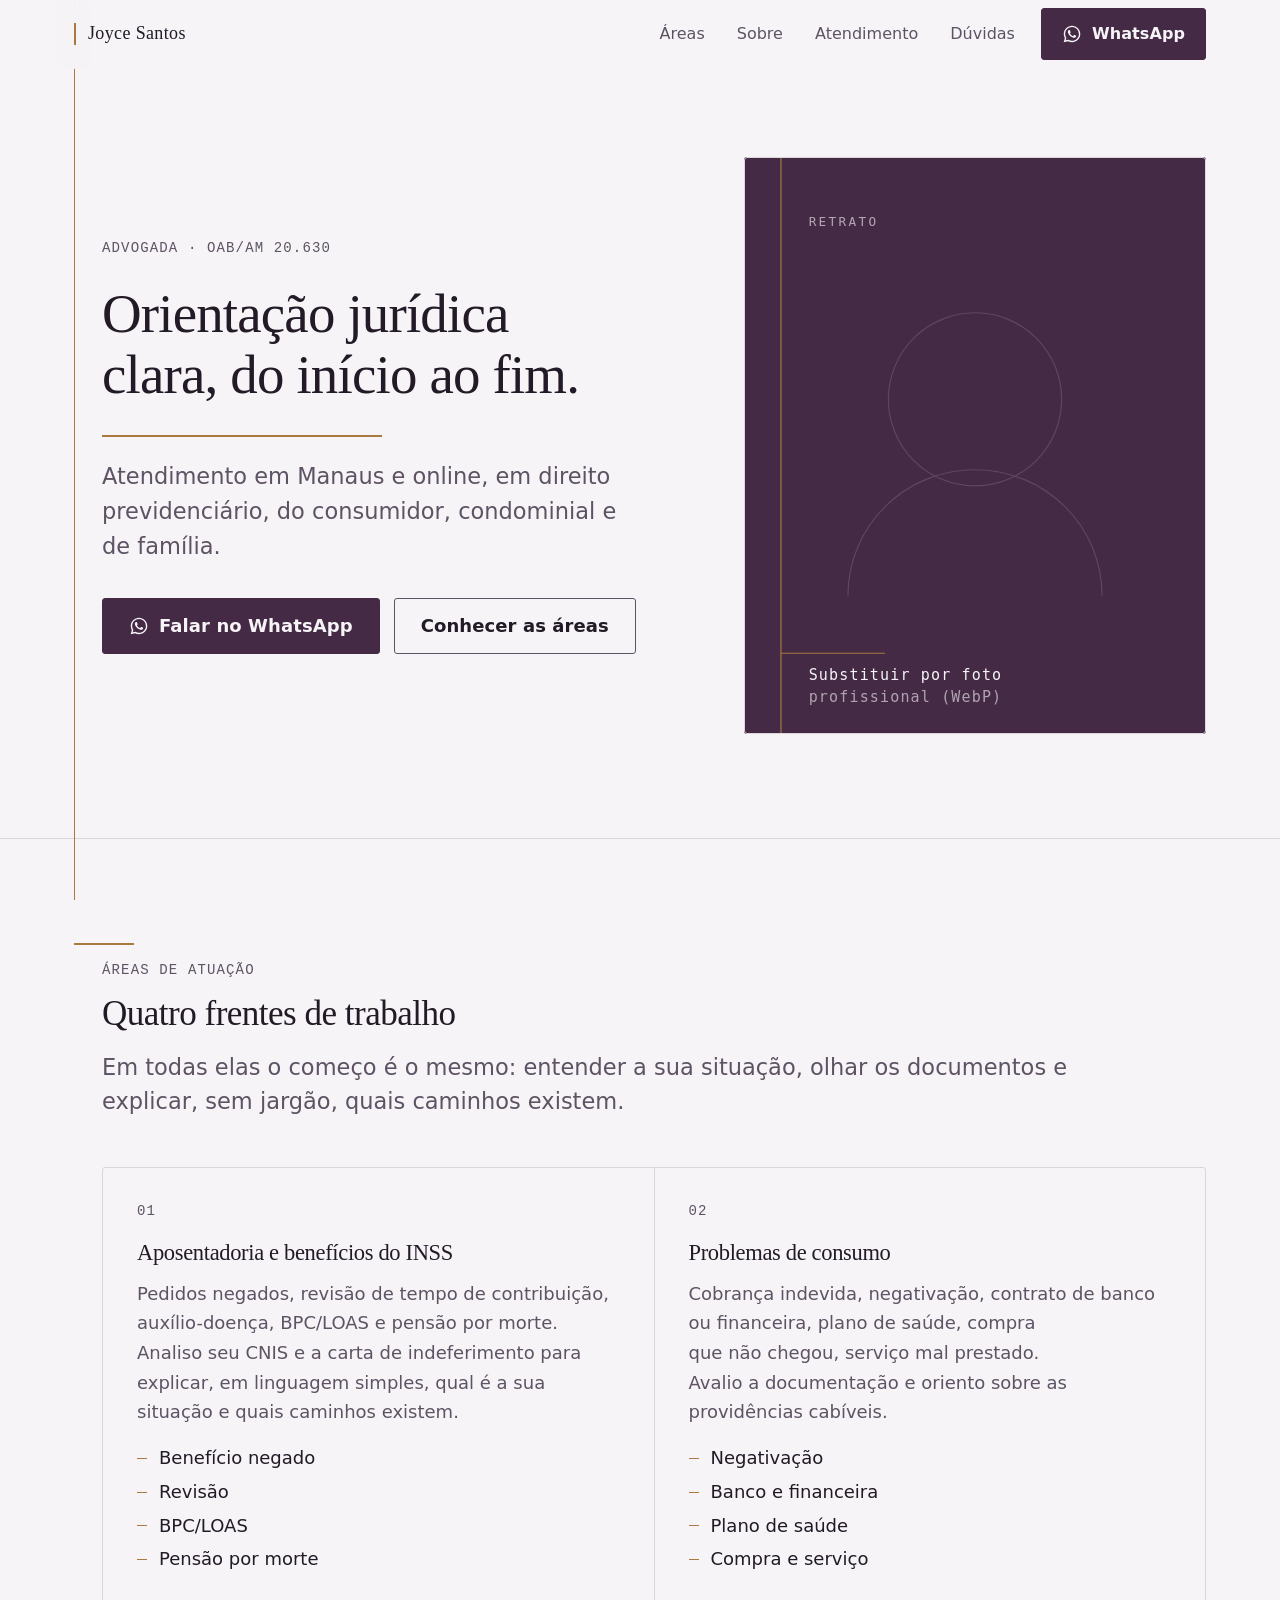
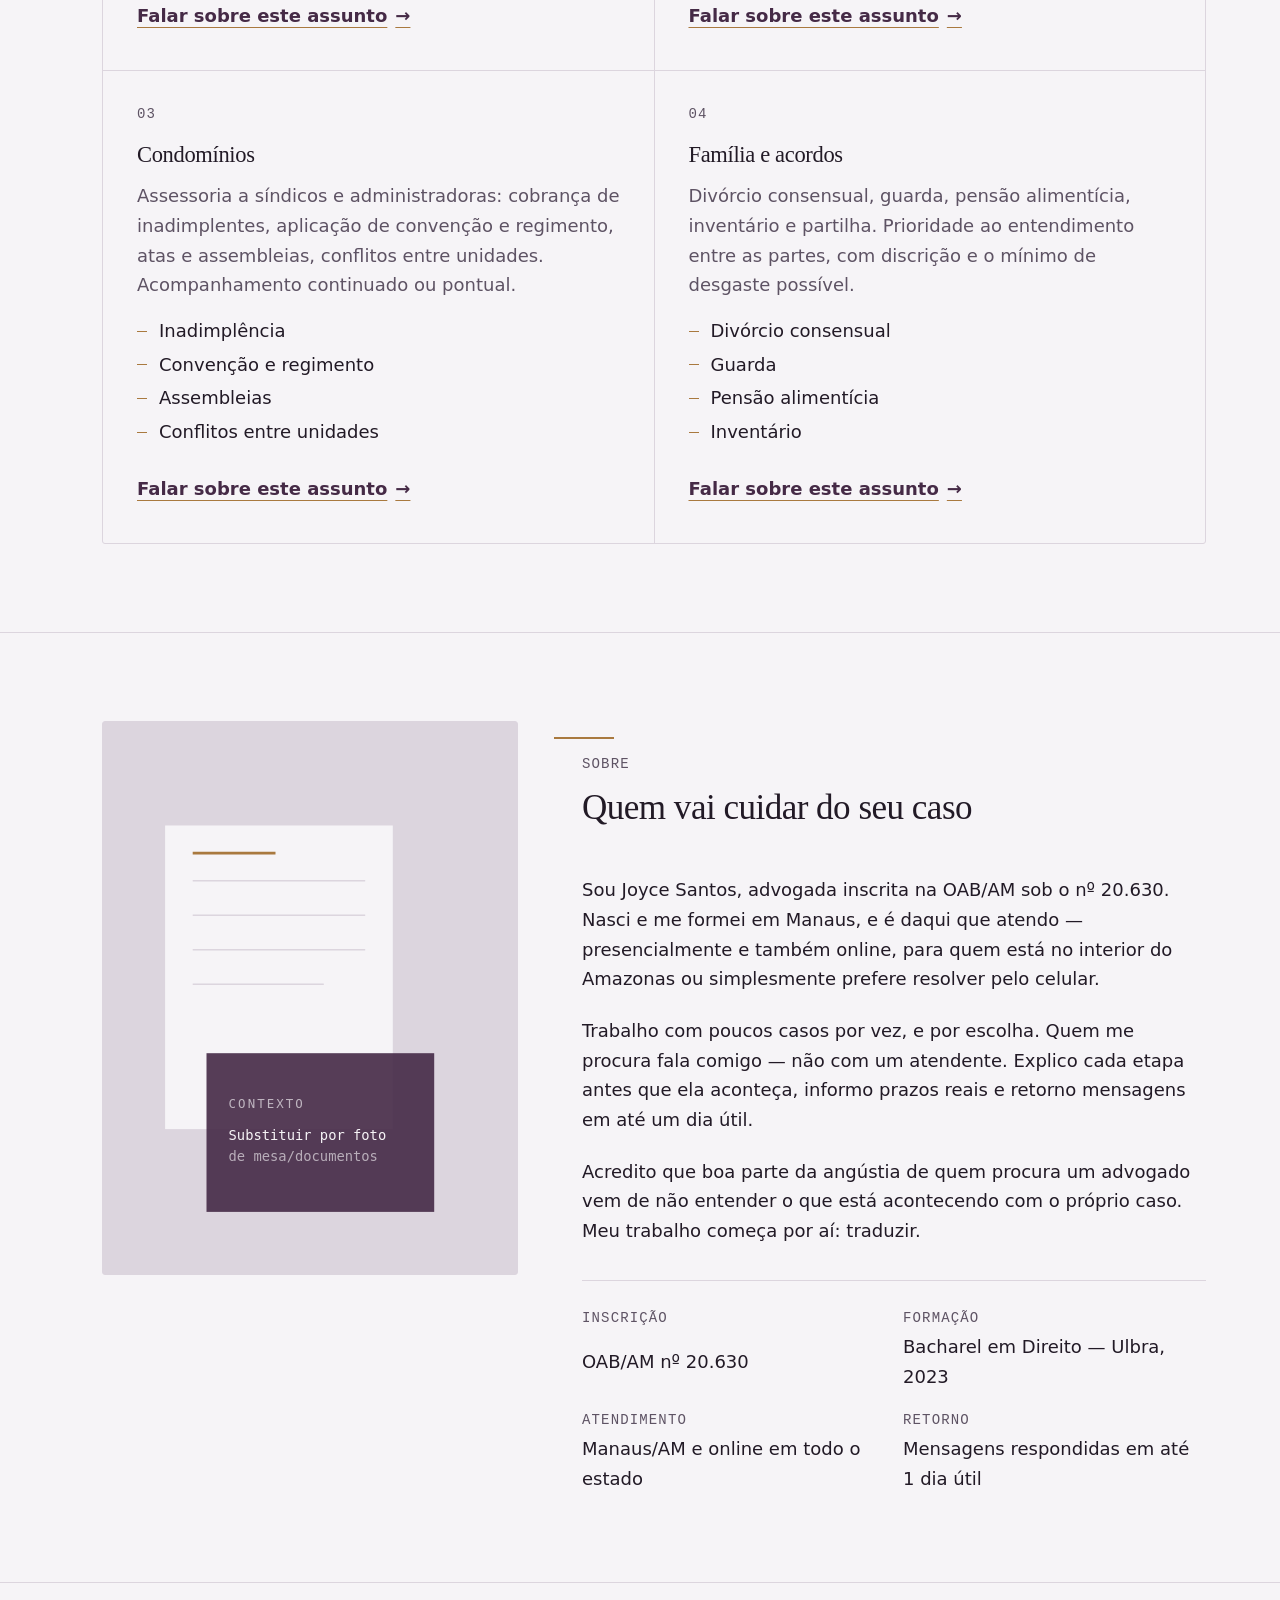
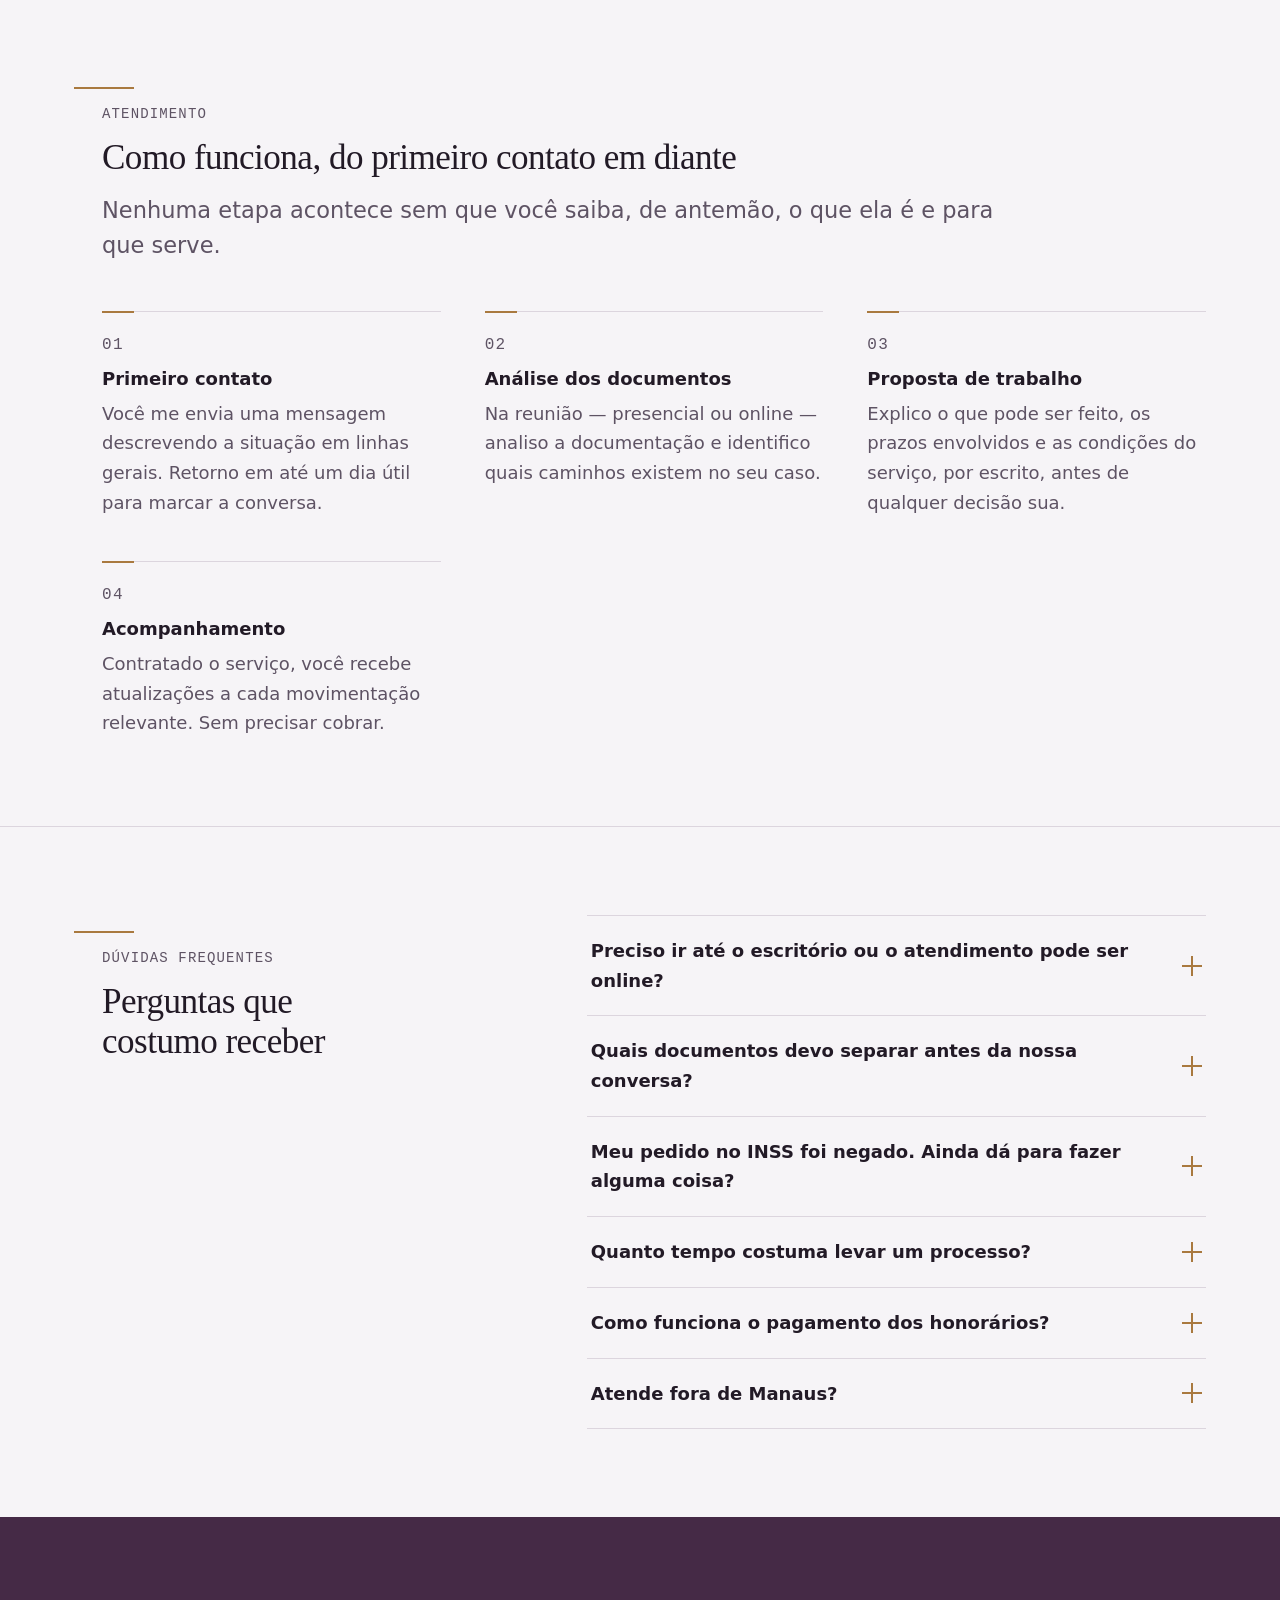
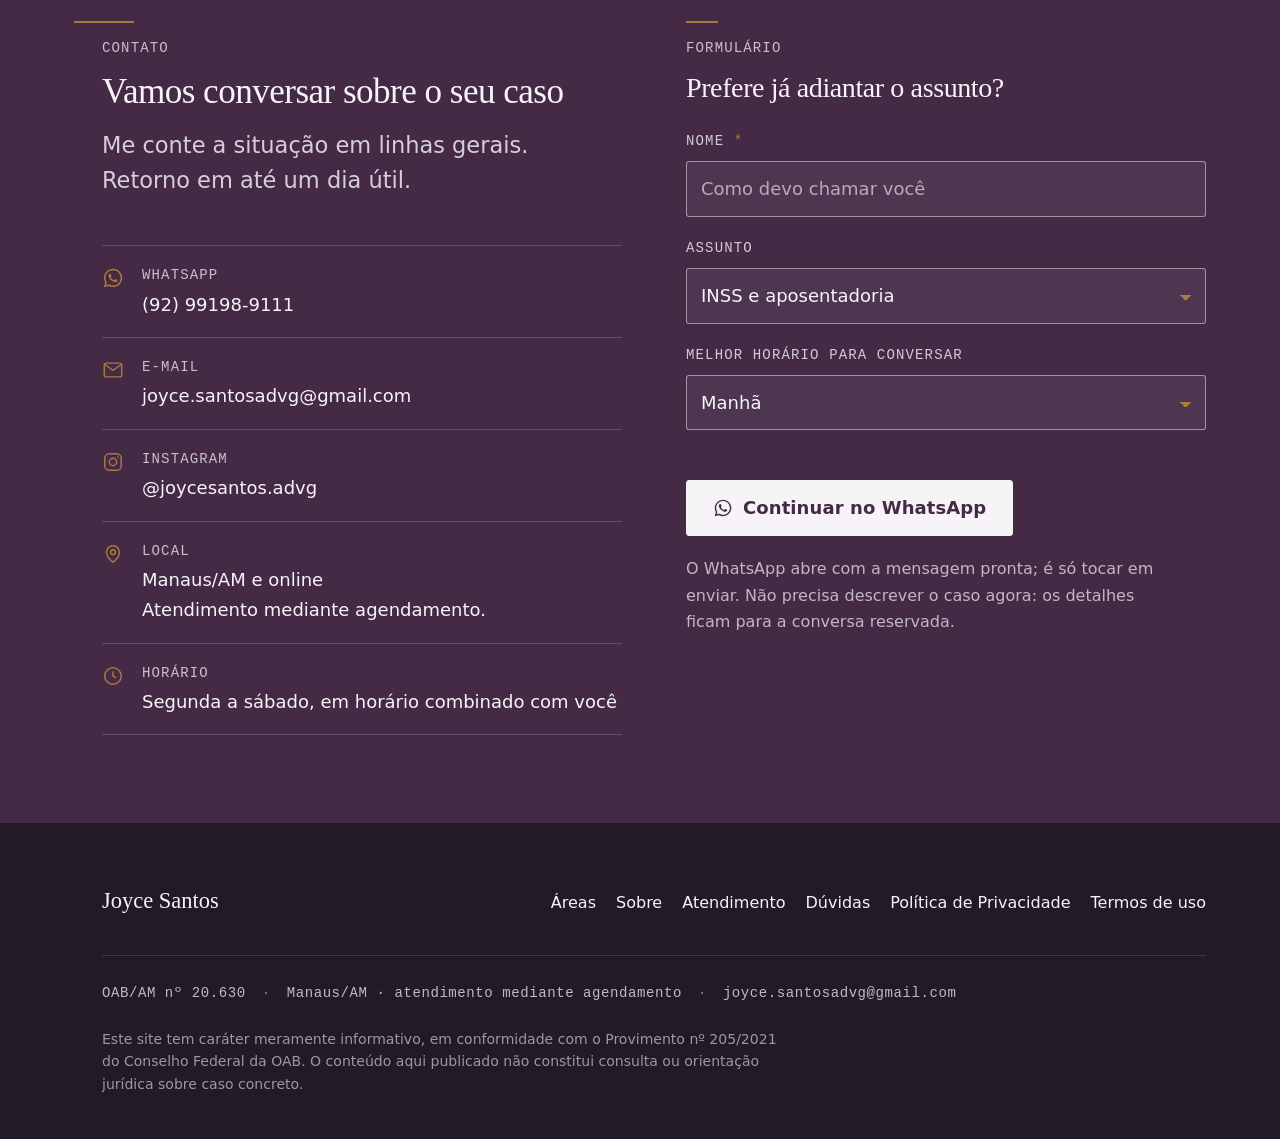
==== commit f281a2f1: "alterações" ====
--- a/index.html
+++ b/index.html
@@ -4,7 +4,7 @@
 <meta charset="utf-8">
 <meta name="viewport" content="width=device-width, initial-scale=1">
 <title>Joyce Santos — Advogada em Manaus | INSS, Consumidor, Condomínios e Família</title>
-<meta name="description" content="Advogada em Manaus/AM. Orientação em direito previdenciário, do consumidor, condominial e de família. Atendimento presencial e online. OAB/AM 00.000.">
+<meta name="description" content="Advogada em Manaus/AM. Orientação em direito previdenciário, do consumidor, condominial e de família. Atendimento presencial e online. OAB/AM 20.630.">
 <meta name="author" content="Joyce Santos">
 <meta name="robots" content="index, follow, max-image-preview:large">
 <link rel="canonical" href="https://joycesantos.adv.br/">
@@ -19,7 +19,7 @@
 <meta property="og:image" content="https://joycesantos.adv.br/img/og-joyce-santos.png">
 <meta property="og:image:width" content="1200">
 <meta property="og:image:height" content="630">
-<meta property="og:image:alt" content="Joyce Santos, advogada — OAB/AM 00.000, Manaus.">
+<meta property="og:image:alt" content="Joyce Santos, advogada — OAB/AM 20.630, Manaus.">
 <meta name="twitter:card" content="summary_large_image">
 
 <meta name="theme-color" content="#452A46">
@@ -30,7 +30,7 @@
 <link rel="preload" href="fonts/fraunces-latin-300-700.woff2" as="font" type="font/woff2" crossorigin>
 <link rel="preload" href="fonts/instrument-sans-latin-400-600.woff2" as="font" type="font/woff2" crossorigin>
 <link rel="stylesheet" href="css/fonts.css">
-<link rel="stylesheet" href="css/styles.css">
+<link rel="stylesheet" href="css/styles.css?v=6">
 <script>document.documentElement.className = 'js';</script>
 </head>
 
@@ -45,8 +45,8 @@
       <a class="nav-link" href="#areas">Áreas</a>
       <a class="nav-link" href="#sobre">Sobre</a>
       <a class="nav-link" href="#atendimento">Atendimento</a>
-      <a class="nav-link" href="#duvidas">Dúvidas</a>
-      <a class="btn btn--primario" href="https://wa.me/5592900000000?text=Ol%C3%A1%2C%20gostaria%20de%20tirar%20uma%20d%C3%BAvida%20jur%C3%ADdica." rel="noopener" target="_blank">
+      <a class="nav-link nav-link--mobile" href="#duvidas">Dúvidas</a>
+      <a class="btn btn--primario nav-btn--desktop" href="https://wa.me/5592991989111?text=Ol%C3%A1%2C%20gostaria%20de%20tirar%20uma%20d%C3%BAvida%20jur%C3%ADdica." rel="noopener" target="_blank">
         <svg viewBox="0 0 24 24" fill="currentColor" aria-hidden="true"><path d="M12.04 2C6.58 2 2.13 6.45 2.13 11.91c0 1.75.46 3.45 1.32 4.95L2 22l5.25-1.38a9.9 9.9 0 0 0 4.79 1.22h.01c5.46 0 9.91-4.45 9.91-9.91S17.5 2 12.04 2Zm0 18.15h-.01a8.2 8.2 0 0 1-4.19-1.15l-.3-.18-3.12.82.83-3.04-.2-.31a8.19 8.19 0 0 1-1.26-4.38c0-4.54 3.7-8.23 8.25-8.23 2.2 0 4.27.86 5.83 2.42a8.18 8.18 0 0 1 2.41 5.82c0 4.54-3.7 8.23-8.24 8.23Zm4.52-6.16c-.25-.13-1.47-.72-1.69-.8-.23-.09-.39-.13-.56.12-.16.25-.64.8-.78.97-.15.16-.29.19-.53.06-.25-.12-1.05-.38-1.99-1.23-.74-.65-1.24-1.46-1.38-1.71-.15-.25-.02-.38.11-.5.11-.11.25-.29.37-.44.13-.15.17-.25.25-.42.09-.16.04-.31-.02-.44-.06-.12-.56-1.35-.76-1.84-.2-.48-.4-.42-.56-.43h-.47c-.16 0-.43.06-.65.31-.22.25-.85.83-.85 2.03s.87 2.35.99 2.51c.13.16 1.72 2.62 4.16 3.67.58.25 1.03.4 1.39.51.58.19 1.11.16 1.53.1.47-.07 1.47-.6 1.67-1.18.21-.58.21-1.07.15-1.18-.06-.11-.23-.17-.47-.29Z"/></svg>
         WhatsApp
       </a>
@@ -60,12 +60,12 @@
   <section class="secao timbre" aria-labelledby="titulo-timbre">
     <div class="envelope">
       <div>
-        <p class="rotulo">Advogada&nbsp;·&nbsp;OAB/AM 00.000</p>
+        <p class="rotulo">Advogada&nbsp;·&nbsp;OAB/AM 20.630</p>
         <h1 id="titulo-timbre">Orientação jurídica clara, do início ao fim.</h1>
         <div class="filete" aria-hidden="true"></div>
         <p class="intro">Atendimento em Manaus e online, em direito previdenciário, do consumidor, condominial e de família.</p>
         <div class="acoes">
-          <a class="btn btn--primario" href="https://wa.me/5592900000000?text=Ol%C3%A1%2C%20gostaria%20de%20tirar%20uma%20d%C3%BAvida%20jur%C3%ADdica." rel="noopener" target="_blank">
+          <a class="btn btn--primario" href="https://wa.me/5592991989111?text=Ol%C3%A1%2C%20gostaria%20de%20tirar%20uma%20d%C3%BAvida%20jur%C3%ADdica." rel="noopener" target="_blank">
             <svg viewBox="0 0 24 24" fill="currentColor" aria-hidden="true"><path d="M12.04 2C6.58 2 2.13 6.45 2.13 11.91c0 1.75.46 3.45 1.32 4.95L2 22l5.25-1.38a9.9 9.9 0 0 0 4.79 1.22h.01c5.46 0 9.91-4.45 9.91-9.91S17.5 2 12.04 2Zm0 18.15h-.01a8.2 8.2 0 0 1-4.19-1.15l-.3-.18-3.12.82.83-3.04-.2-.31a8.19 8.19 0 0 1-1.26-4.38c0-4.54 3.7-8.23 8.25-8.23 2.2 0 4.27.86 5.83 2.42a8.18 8.18 0 0 1 2.41 5.82c0 4.54-3.7 8.23-8.24 8.23Zm4.52-6.16c-.25-.13-1.47-.72-1.69-.8-.23-.09-.39-.13-.56.12-.16.25-.64.8-.78.97-.15.16-.29.19-.53.06-.25-.12-1.05-.38-1.99-1.23-.74-.65-1.24-1.46-1.38-1.71-.15-.25-.02-.38.11-.5.11-.11.25-.29.37-.44.13-.15.17-.25.25-.42.09-.16.04-.31-.02-.44-.06-.12-.56-1.35-.76-1.84-.2-.48-.4-.42-.56-.43h-.47c-.16 0-.43.06-.65.31-.22.25-.85.83-.85 2.03s.87 2.35.99 2.51c.13.16 1.72 2.62 4.16 3.67.58.25 1.03.4 1.39.51.58.19 1.11.16 1.53.1.47-.07 1.47-.6 1.67-1.18.21-.58.21-1.07.15-1.18-.06-.11-.23-.17-.47-.29Z"/></svg>
             Falar no WhatsApp
           </a>
@@ -88,7 +88,7 @@
       </header>
 
       <div class="areas-grade">
-        <article class="area revela" style="--i:0">
+        <article class="area revela">
           <span class="num">01</span>
           <h3>Aposentadoria e benefícios do INSS</h3>
           <p>Pedidos negados, revisão de tempo de contribuição, auxílio-doença, BPC/LOAS e pensão por morte. Analiso seu CNIS e a carta de indeferimento para explicar, em linguagem simples, qual é a sua situação e quais caminhos existem.</p>
@@ -98,9 +98,10 @@
             <li>BPC/LOAS</li>
             <li>Pensão por morte</li>
           </ul>
+          <a class="area-link" href="#contato" data-assunto="INSS e aposentadoria">Falar sobre este assunto <span aria-hidden="true">&rarr;</span></a>
         </article>
 
-        <article class="area revela" style="--i:1">
+        <article class="area revela d1">
           <span class="num">02</span>
           <h3>Problemas de consumo</h3>
           <p>Cobrança indevida, negativação, contrato de banco ou financeira, plano de saúde, compra que não chegou, serviço mal prestado. Avalio a documentação e oriento sobre as providências cabíveis.</p>
@@ -110,9 +111,10 @@
             <li>Plano de saúde</li>
             <li>Compra e serviço</li>
           </ul>
+          <a class="area-link" href="#contato" data-assunto="Problemas de consumo">Falar sobre este assunto <span aria-hidden="true">&rarr;</span></a>
         </article>
 
-        <article class="area revela" style="--i:2">
+        <article class="area revela d2">
           <span class="num">03</span>
           <h3>Condomínios</h3>
           <p>Assessoria a síndicos e administradoras: cobrança de inadimplentes, aplicação de convenção e regimento, atas e assembleias, conflitos entre unidades. Acompanhamento continuado ou pontual.</p>
@@ -122,9 +124,10 @@
             <li>Assembleias</li>
             <li>Conflitos entre unidades</li>
           </ul>
+          <a class="area-link" href="#contato" data-assunto="Condomínios">Falar sobre este assunto <span aria-hidden="true">&rarr;</span></a>
         </article>
 
-        <article class="area revela" style="--i:3">
+        <article class="area revela d3">
           <span class="num">04</span>
           <h3>Família e acordos</h3>
           <p>Divórcio consensual, guarda, pensão alimentícia, inventário e partilha. Prioridade ao entendimento entre as partes, com discrição e o mínimo de desgaste possível.</p>
@@ -134,6 +137,7 @@
             <li>Pensão alimentícia</li>
             <li>Inventário</li>
           </ul>
+          <a class="area-link" href="#contato" data-assunto="Família e acordos">Falar sobre este assunto <span aria-hidden="true">&rarr;</span></a>
         </article>
       </div>
     </div>
@@ -147,25 +151,25 @@
       </figure>
 
       <div class="sobre-texto">
-        <header class="secao-cabeca revela" style="--i:1">
+        <header class="secao-cabeca revela d1">
           <p class="rotulo">Sobre</p>
           <h2 id="titulo-sobre">Quem vai cuidar do seu caso</h2>
         </header>
 
-        <p class="revela" style="--i:2">Sou Joyce Santos, advogada inscrita na OAB/AM sob o nº 00.000. Nasci e me formei em Manaus, e é daqui que atendo — presencialmente e também online, para quem está no interior do Amazonas ou simplesmente prefere resolver pelo celular.</p>
-
-        <p class="revela" style="--i:3">Trabalho com poucos casos por vez, e por escolha. Quem me procura fala comigo — não com um atendente. Explico cada etapa antes que ela aconteça, informo prazos reais e retorno mensagens em até um dia útil.</p>
-
-        <p class="revela" style="--i:4">Acredito que boa parte da angústia de quem procura um advogado vem de não entender o que está acontecendo com o próprio caso. Meu trabalho começa por aí: traduzir.</p>
-
-        <dl class="credenciais revela" style="--i:5">
+        <p class="revela d2">Sou Joyce Santos, advogada inscrita na OAB/AM sob o nº 20.630. Nasci e me formei em Manaus, e é daqui que atendo&nbsp;— presencialmente e também online, para quem está no interior do Amazonas ou simplesmente prefere resolver pelo celular.</p>
+
+        <p class="revela d3">Trabalho com poucos casos por vez, e por escolha. Quem me procura fala comigo&nbsp;— não com um atendente. Explico cada etapa antes que ela aconteça, informo prazos reais e retorno mensagens em até um dia útil.</p>
+
+        <p class="revela d4">Acredito que boa parte da angústia de quem procura um advogado vem de não entender o que está acontecendo com o próprio caso. Meu trabalho começa por aí: traduzir.</p>
+
+        <dl class="credenciais revela d5">
           <div>
             <dt>Inscrição</dt>
-            <dd>OAB/AM nº 00.000</dd>
+            <dd>OAB/AM nº 20.630</dd>
           </div>
           <div>
             <dt>Formação</dt>
-            <dd>Bacharel em Direito — Instituição, ano</dd>
+            <dd>Bacharel em Direito&nbsp;— Ulbra, 2023</dd>
           </div>
           <div>
             <dt>Atendimento</dt>
@@ -190,22 +194,22 @@
       </header>
 
       <ol class="etapas">
-        <li class="etapa revela" style="--i:0">
+        <li class="etapa revela">
           <span class="num">01</span>
           <h3>Primeiro contato</h3>
           <p>Você me envia uma mensagem descrevendo a situação em linhas gerais. Retorno em até um dia útil para marcar a conversa.</p>
         </li>
-        <li class="etapa revela" style="--i:1">
+        <li class="etapa revela d1">
           <span class="num">02</span>
           <h3>Análise dos documentos</h3>
-          <p>Na reunião — presencial ou online — analiso a documentação e identifico quais caminhos existem no seu caso.</p>
+          <p>Na reunião&nbsp;— presencial ou online&nbsp;— analiso a documentação e identifico quais caminhos existem no seu caso.</p>
         </li>
-        <li class="etapa revela" style="--i:2">
+        <li class="etapa revela d2">
           <span class="num">03</span>
           <h3>Proposta de trabalho</h3>
           <p>Explico o que pode ser feito, os prazos envolvidos e as condições do serviço, por escrito, antes de qualquer decisão sua.</p>
         </li>
-        <li class="etapa revela" style="--i:3">
+        <li class="etapa revela d3">
           <span class="num">04</span>
           <h3>Acompanhamento</h3>
           <p>Contratado o serviço, você recebe atualizações a cada movimentação relevante. Sem precisar cobrar.</p>
@@ -215,14 +219,14 @@
   </section>
 
   <!-- 5. DÚVIDAS ------------------------------------------------------ -->
-  <section class="secao" id="duvidas" aria-labelledby="titulo-duvidas">
+  <section class="secao duvidas" id="duvidas" aria-labelledby="titulo-duvidas">
     <div class="envelope">
       <header class="secao-cabeca revela">
         <p class="rotulo">Dúvidas frequentes</p>
         <h2 id="titulo-duvidas">Perguntas que costumo receber</h2>
       </header>
 
-      <div class="faq revela" style="--i:1">
+      <div class="faq revela d1">
         <details name="faq">
           <summary>Preciso ir até o escritório ou o atendimento pode ser online?<span class="sinal" aria-hidden="true"></span></summary>
           <div class="resposta">
@@ -235,7 +239,7 @@
           <div class="resposta">
             <p>Sempre: documento de identidade com foto e CPF, e comprovante de residência.</p>
             <p>Para casos de INSS: extrato do CNIS, carta de indeferimento (a carta com a negativa), carteira de trabalho e qualquer documento que comprove o trabalho ou a doença. Para consumo: contrato, faturas, comprovantes de pagamento e as conversas com a empresa. Para condomínio: convenção, regimento interno e a ata pertinente. Para família: certidões de casamento e de nascimento dos filhos.</p>
-            <p>Se faltar alguma coisa, não tem problema — a gente vê na conversa o que dá para providenciar.</p>
+            <p>Se faltar alguma coisa, não tem problema&nbsp;— a gente vê na conversa o que dá para providenciar.</p>
           </div>
         </details>
 
@@ -243,7 +247,7 @@
           <summary>Meu pedido no INSS foi negado. Ainda dá para fazer alguma coisa?<span class="sinal" aria-hidden="true"></span></summary>
           <div class="resposta">
             <p>Uma negativa não encerra o assunto por si só. Dependendo do motivo indicado na carta de indeferimento, existem caminhos diferentes: apresentar novos documentos, recorrer administrativamente ou discutir a questão judicialmente.</p>
-            <p>O que define o caminho é o motivo da negativa e o seu histórico de contribuições — por isso o primeiro passo é ler a carta e o CNIS com atenção. Só depois dessa leitura é possível dizer o que se aplica ao seu caso.</p>
+            <p>O que define o caminho é o motivo da negativa e o seu histórico de contribuições&nbsp;— por isso o primeiro passo é ler a carta e o CNIS com atenção. Só depois dessa leitura é possível dizer o que se aplica ao seu caso.</p>
           </div>
         </details>
 
@@ -283,28 +287,36 @@
           <p class="intro">Me conte a situação em linhas gerais. Retorno em até um dia útil.</p>
         </header>
 
-        <div class="canais revela" style="--i:1">
-          <a class="canal" href="https://wa.me/5592900000000?text=Ol%C3%A1%2C%20gostaria%20de%20tirar%20uma%20d%C3%BAvida%20jur%C3%ADdica." rel="noopener" target="_blank">
+        <div class="canais revela d1">
+          <a class="canal" href="https://wa.me/5592991989111?text=Ol%C3%A1%2C%20gostaria%20de%20tirar%20uma%20d%C3%BAvida%20jur%C3%ADdica." rel="noopener" target="_blank">
             <svg viewBox="0 0 24 24" fill="currentColor" aria-hidden="true"><path d="M12.04 2C6.58 2 2.13 6.45 2.13 11.91c0 1.75.46 3.45 1.32 4.95L2 22l5.25-1.38a9.9 9.9 0 0 0 4.79 1.22h.01c5.46 0 9.91-4.45 9.91-9.91S17.5 2 12.04 2Zm0 18.15h-.01a8.2 8.2 0 0 1-4.19-1.15l-.3-.18-3.12.82.83-3.04-.2-.31a8.19 8.19 0 0 1-1.26-4.38c0-4.54 3.7-8.23 8.25-8.23 2.2 0 4.27.86 5.83 2.42a8.18 8.18 0 0 1 2.41 5.82c0 4.54-3.7 8.23-8.24 8.23Zm4.52-6.16c-.25-.13-1.47-.72-1.69-.8-.23-.09-.39-.13-.56.12-.16.25-.64.8-.78.97-.15.16-.29.19-.53.06-.25-.12-1.05-.38-1.99-1.23-.74-.65-1.24-1.46-1.38-1.71-.15-.25-.02-.38.11-.5.11-.11.25-.29.37-.44.13-.15.17-.25.25-.42.09-.16.04-.31-.02-.44-.06-.12-.56-1.35-.76-1.84-.2-.48-.4-.42-.56-.43h-.47c-.16 0-.43.06-.65.31-.22.25-.85.83-.85 2.03s.87 2.35.99 2.51c.13.16 1.72 2.62 4.16 3.67.58.25 1.03.4 1.39.51.58.19 1.11.16 1.53.1.47-.07 1.47-.6 1.67-1.18.21-.58.21-1.07.15-1.18-.06-.11-.23-.17-.47-.29Z"/></svg>
             <span>
               <span class="rotulo">WhatsApp</span>
-              <span class="valor">(92) 90000-0000</span>
+              <span class="valor">(92) 99198-9111</span>
             </span>
           </a>
 
-          <a class="canal" href="mailto:contato@joycesantos.adv.br">
+          <a class="canal" href="mailto:joyce.santosadvg@gmail.com">
             <svg viewBox="0 0 24 24" fill="none" stroke="currentColor" stroke-width="1.6" aria-hidden="true"><rect x="2.5" y="4.5" width="19" height="15" rx="2"/><path d="m3 6 9 6.5L21 6"/></svg>
             <span>
               <span class="rotulo">E-mail</span>
-              <span class="valor">contato@joycesantos.adv.br</span>
+              <span class="valor">joyce.santosadvg@gmail.com</span>
+            </span>
+          </a>
+
+          <a class="canal" href="https://www.instagram.com/joycesantos.advg/" rel="noopener" target="_blank">
+            <svg viewBox="0 0 24 24" fill="none" stroke="currentColor" stroke-width="1.6" aria-hidden="true"><rect x="3" y="3" width="18" height="18" rx="5"/><circle cx="12" cy="12" r="4"/><circle cx="17.3" cy="6.7" r="0.9" fill="currentColor" stroke="none"/></svg>
+            <span>
+              <span class="rotulo">Instagram</span>
+              <span class="valor">@joycesantos.advg</span>
             </span>
           </a>
 
           <div class="canal">
             <svg viewBox="0 0 24 24" fill="none" stroke="currentColor" stroke-width="1.6" aria-hidden="true"><path d="M12 21s7-5.6 7-11a7 7 0 1 0-14 0c0 5.4 7 11 7 11Z"/><circle cx="12" cy="10" r="2.6"/></svg>
             <span>
-              <span class="rotulo">Endereço</span>
-              <span class="valor">Rua Exemplo, 000, sala 00 — Centro, Manaus/AM<br>Atendimento mediante agendamento.</span>
+              <span class="rotulo">Local</span>
+              <span class="valor">Manaus/AM e online<br>Atendimento mediante agendamento.</span>
             </span>
           </div>
 
@@ -312,75 +324,63 @@
             <svg viewBox="0 0 24 24" fill="none" stroke="currentColor" stroke-width="1.6" aria-hidden="true"><circle cx="12" cy="12" r="9"/><path d="M12 6.8V12l3.4 2"/></svg>
             <span>
               <span class="rotulo">Horário</span>
-              <span class="valor">Segunda a sexta, das 9h às 18h</span>
+              <span class="valor">Segunda a sábado, em horário combinado com você</span>
             </span>
           </div>
         </div>
       </div>
 
-      <div class="revela" style="--i:2">
-        <h3 id="titulo-formulario">Prefere que eu entre em contato?</h3>
-
-        <div class="aviso-form" id="aviso-form" role="status" hidden></div>
+      <div class="revela d2">
+        <header class="secao-cabeca secao-cabeca--form">
+          <p class="rotulo">Formulário</p>
+          <h3 id="titulo-formulario">Prefere já adiantar o assunto?</h3>
+        </header>
 
         <!--
-          Formulário: apenas nome, contato, área e horário (guia 5.7).
-          NÃO adicionar campo "descreva seu caso": dado sensível de INSS e de
-          família por formulário web exige base legal, retenção e segurança
-          próprias, e descrição antes de triagem cria risco de conflito.
+          O formulário não envia nada para servidor: monta a mensagem e abre o
+          WhatsApp para o próprio visitante enviar. Sem JS, o GET abaixo abre
+          o WhatsApp com a saudação padrão do campo "text".
+          NÃO adicionar campo "descreva seu caso" (guia 5.7): dado sensível de
+          INSS e de família não deve trafegar por formulário do site.
         -->
-        <form class="formulario" id="formulario" action="https://api.web3forms.com/submit" method="POST" novalidate>
-          <input type="hidden" name="access_key" value="COLE-AQUI-A-CHAVE-DO-WEB3FORMS">
-          <input type="hidden" name="subject" value="Novo contato pelo site — joycesantos.adv.br">
-          <input type="hidden" name="from_name" value="Site Joyce Santos">
-          <input type="hidden" name="redirect" value="https://joycesantos.adv.br/obrigado.html">
-          <input type="checkbox" class="mel" name="botcheck" tabindex="-1" autocomplete="off" aria-hidden="true">
+        <form class="formulario" id="formulario" action="https://wa.me/5592991989111" method="GET" target="_blank" novalidate>
+          <input type="hidden" name="text" value="Olá, gostaria de tirar uma dúvida jurídica.">
 
           <div class="campo" id="campo-nome">
             <label for="nome">Nome <span class="req" aria-hidden="true">*</span></label>
-            <input type="text" id="nome" name="nome" autocomplete="name" required aria-describedby="erro-nome" placeholder="Como devo chamar você">
+            <input type="text" id="nome" autocomplete="name" required aria-describedby="erro-nome" placeholder="Como devo chamar você">
             <span class="erro" id="erro-nome"></span>
-          </div>
-
-          <div class="campo" id="campo-contato">
-            <label for="contato-valor">Telefone ou e-mail <span class="req" aria-hidden="true">*</span></label>
-            <input type="text" id="contato-valor" name="contato" autocomplete="tel" required aria-describedby="erro-contato" placeholder="(92) 90000-0000">
-            <span class="erro" id="erro-contato"></span>
           </div>
 
           <div class="campo">
             <label for="area">Assunto</label>
-            <select id="area" name="area">
-              <option value="INSS e benefícios">Aposentadoria e benefícios do INSS</option>
-              <option value="Consumo">Problemas de consumo</option>
-              <option value="Condomínio">Condomínios</option>
-              <option value="Família">Família e acordos</option>
-              <option value="Outro">Outro assunto</option>
+            <select id="area">
+              <option>INSS e aposentadoria</option>
+              <option>Problemas de consumo</option>
+              <option>Condomínios</option>
+              <option>Família e acordos</option>
+              <option>Outro assunto</option>
             </select>
           </div>
 
           <div class="campo">
-            <label for="horario">Melhor horário para contato</label>
-            <select id="horario" name="horario">
-              <option value="Manhã">Manhã (9h às 12h)</option>
-              <option value="Tarde">Tarde (13h às 18h)</option>
-              <option value="Qualquer">Qualquer horário</option>
+            <label for="horario">Melhor horário para conversar</label>
+            <select id="horario">
+              <option>Manhã</option>
+              <option>Tarde</option>
+              <option>Noite</option>
+              <option>Qualquer horário</option>
             </select>
           </div>
 
-          <div class="campo" id="campo-consentimento">
-            <label class="consentimento" for="consentimento">
-              <input type="checkbox" id="consentimento" name="consentimento" value="Sim" required aria-describedby="erro-consentimento">
-              <span>Autorizo o contato para tratar do assunto informado e li a <a href="privacidade.html">Política de Privacidade</a>.</span>
-            </label>
-            <span class="erro" id="erro-consentimento"></span>
-          </div>
-
           <div class="acoes">
-            <button class="btn btn--claro" type="submit">Enviar contato</button>
-          </div>
-
-          <p class="nota-form">Não descreva o seu caso aqui. Detalhes pessoais e documentos são tratados na conversa reservada, não por formulário público.</p>
+            <button class="btn btn--claro" type="submit">
+              <svg viewBox="0 0 24 24" fill="currentColor" aria-hidden="true"><path d="M12.04 2C6.58 2 2.13 6.45 2.13 11.91c0 1.75.46 3.45 1.32 4.95L2 22l5.25-1.38a9.9 9.9 0 0 0 4.79 1.22h.01c5.46 0 9.91-4.45 9.91-9.91S17.5 2 12.04 2Zm0 18.15h-.01a8.2 8.2 0 0 1-4.19-1.15l-.3-.18-3.12.82.83-3.04-.2-.31a8.19 8.19 0 0 1-1.26-4.38c0-4.54 3.7-8.23 8.25-8.23 2.2 0 4.27.86 5.83 2.42a8.18 8.18 0 0 1 2.41 5.82c0 4.54-3.7 8.23-8.24 8.23Zm4.52-6.16c-.25-.13-1.47-.72-1.69-.8-.23-.09-.39-.13-.56.12-.16.25-.64.8-.78.97-.15.16-.29.19-.53.06-.25-.12-1.05-.38-1.99-1.23-.74-.65-1.24-1.46-1.38-1.71-.15-.25-.02-.38.11-.5.11-.11.25-.29.37-.44.13-.15.17-.25.25-.42.09-.16.04-.31-.02-.44-.06-.12-.56-1.35-.76-1.84-.2-.48-.4-.42-.56-.43h-.47c-.16 0-.43.06-.65.31-.22.25-.85.83-.85 2.03s.87 2.35.99 2.51c.13.16 1.72 2.62 4.16 3.67.58.25 1.03.4 1.39.51.58.19 1.11.16 1.53.1.47-.07 1.47-.6 1.67-1.18.21-.58.21-1.07.15-1.18-.06-.11-.23-.17-.47-.29Z"/></svg>
+              Continuar no WhatsApp
+            </button>
+          </div>
+
+          <p class="nota-form">O WhatsApp abre com a mensagem pronta; é só tocar em enviar. Não precisa descrever o caso agora: os detalhes ficam para a conversa reservada.</p>
         </form>
       </div>
     </div>
@@ -403,22 +403,21 @@
     </div>
 
     <div class="rodape-dados">
-      <span>OAB/AM nº 00.000</span>
-      <span>CNPJ 00.000.000/0001-00</span>
-      <span>Rua Exemplo, 000, sala 00 — Centro, Manaus/AM</span>
-      <span>contato@joycesantos.adv.br</span>
+      <span>OAB/AM nº 20.630</span>
+      <span>Manaus/AM · atendimento mediante agendamento</span>
+      <span>joyce.santosadvg@gmail.com</span>
     </div>
 
     <p class="rodape-aviso">Este site tem caráter meramente informativo, em conformidade com o Provimento nº 205/2021 do Conselho Federal da OAB. O conteúdo aqui publicado não constitui consulta ou orientação jurídica sobre caso concreto.</p>
   </div>
 </footer>
 
-<a class="zap-flutuante" id="zap-flutuante" href="https://wa.me/5592900000000?text=Ol%C3%A1%2C%20gostaria%20de%20tirar%20uma%20d%C3%BAvida%20jur%C3%ADdica." rel="noopener" target="_blank" aria-label="Falar no WhatsApp">
+<a class="zap-flutuante" id="zap-flutuante" href="https://wa.me/5592991989111?text=Ol%C3%A1%2C%20gostaria%20de%20tirar%20uma%20d%C3%BAvida%20jur%C3%ADdica." rel="noopener" target="_blank" aria-label="Falar no WhatsApp">
   <svg viewBox="0 0 24 24" fill="currentColor" aria-hidden="true"><path d="M12.04 2C6.58 2 2.13 6.45 2.13 11.91c0 1.75.46 3.45 1.32 4.95L2 22l5.25-1.38a9.9 9.9 0 0 0 4.79 1.22h.01c5.46 0 9.91-4.45 9.91-9.91S17.5 2 12.04 2Zm0 18.15h-.01a8.2 8.2 0 0 1-4.19-1.15l-.3-.18-3.12.82.83-3.04-.2-.31a8.19 8.19 0 0 1-1.26-4.38c0-4.54 3.7-8.23 8.25-8.23 2.2 0 4.27.86 5.83 2.42a8.18 8.18 0 0 1 2.41 5.82c0 4.54-3.7 8.23-8.24 8.23Zm4.52-6.16c-.25-.13-1.47-.72-1.69-.8-.23-.09-.39-.13-.56.12-.16.25-.64.8-.78.97-.15.16-.29.19-.53.06-.25-.12-1.05-.38-1.99-1.23-.74-.65-1.24-1.46-1.38-1.71-.15-.25-.02-.38.11-.5.11-.11.25-.29.37-.44.13-.15.17-.25.25-.42.09-.16.04-.31-.02-.44-.06-.12-.56-1.35-.76-1.84-.2-.48-.4-.42-.56-.43h-.47c-.16 0-.43.06-.65.31-.22.25-.85.83-.85 2.03s.87 2.35.99 2.51c.13.16 1.72 2.62 4.16 3.67.58.25 1.03.4 1.39.51.58.19 1.11.16 1.53.1.47-.07 1.47-.6 1.67-1.18.21-.58.21-1.07.15-1.18-.06-.11-.23-.17-.47-.29Z"/></svg>
   WhatsApp
 </a>
 
-<script src="js/main.js" defer></script>
+<script src="js/main.js?v=6" defer></script>
 
 <!-- Dados estruturados: perfil profissional -->
 <script type="application/ld+json">
@@ -430,15 +429,12 @@
   "description": "Advogada em Manaus/AM. Orientação em direito previdenciário, do consumidor, condominial e de família.",
   "url": "https://joycesantos.adv.br/",
   "image": "https://joycesantos.adv.br/img/og-joyce-santos.png",
-  "telephone": "+55-92-90000-0000",
-  "email": "contato@joycesantos.adv.br",
-  "priceRange": "",
+  "telephone": "+55-92-99198-9111",
+  "email": "joyce.santosadvg@gmail.com",
   "address": {
     "@type": "PostalAddress",
-    "streetAddress": "Rua Exemplo, 000, sala 00",
     "addressLocality": "Manaus",
     "addressRegion": "AM",
-    "postalCode": "69000-000",
     "addressCountry": "BR"
   },
   "areaServed": [
@@ -452,13 +448,7 @@
     "Direito Condominial",
     "Direito de Família"
   ],
-  "openingHoursSpecification": [{
-    "@type": "OpeningHoursSpecification",
-    "dayOfWeek": ["Monday", "Tuesday", "Wednesday", "Thursday", "Friday"],
-    "opens": "09:00",
-    "closes": "18:00"
-  }],
-  "sameAs": []
+  "sameAs": ["https://www.instagram.com/joycesantos.advg/"]
 }
 </script>
 
--- a/css/styles.css
+++ b/css/styles.css
@@ -16,9 +16,9 @@
   --carvao: #5E5364;
 
   /* Derivados de uso restrito (transparencias das cores acima) */
-  --latao-fraco: rgba(169, 121, 63, 0.28);
+  /* Excecao funcional a paleta: mensagem de erro sobre --ameixa (9:1) */
+  --erro: #F4C2AC;
   --papel-fraco: rgba(246, 244, 247, 0.72);
-  --sombra: 0 1px 2px rgba(34, 26, 38, 0.04), 0 8px 24px rgba(34, 26, 38, 0.06);
 
   /* Tipografia — base 18px, razao 1.25 */
   --fs-xs:   0.78rem;
@@ -61,7 +61,12 @@
   line-height: 1.65;
   -webkit-font-smoothing: antialiased;
   overflow-x: hidden;
-}
+  min-height: 100vh;
+  min-height: 100dvh;
+  display: flex;
+  flex-direction: column;
+}
+main { flex: 1 0 auto; }
 
 /* --- 3. Tipografia ------------------------------------------------------ */
 h1, h2, h3 {
@@ -137,17 +142,31 @@
 }
 
 /* A linha vertical de latao que percorre a pagina (guia 4.4).
-   Fica a 88px da borda quando ha espaco; encosta no gutter em telas menores. */
+   Fica na mesma coluna do traco da marca ("| Joyce Santos") e corre por
+   baixo do header (que a cobre). O conteudo se afasta 28px da linha.
+   Centralizada pelo proprio layout (e nao por 100vw, que inclui a barra
+   de rolagem e desalinhava a linha). Abaixo de 1240px nao ha faixa livre
+   para ela: some e o filete de 32px assume (guia 4.4). */
 .margem {
   position: fixed;
-  inset-block: 0;
-  left: max(12px, min(88px, calc((100vw - var(--largura)) / 2)));
-  width: 1px;
-  background: var(--latao-fraco);
+  inset: 0;
+  max-width: var(--largura);
+  margin-inline: auto;
   pointer-events: none;
   z-index: 1;
 }
-@media (max-width: 720px) { .margem { display: none; } }
+.margem::before {
+  content: '';
+  position: absolute;
+  inset-block: 0;
+  left: var(--gutter);
+  width: 1px;
+  background: var(--latao);
+}
+@media (min-width: 1240px) {
+  main .envelope, .rodape .envelope { padding-left: calc(var(--gutter) + 28px); }
+}
+@media (max-width: 1239px) { .margem { display: none; } }
 
 .secao {
   position: relative;
@@ -169,6 +188,11 @@
   margin-bottom: 14px;
 }
 .secao-cabeca p { margin-top: 16px; }
+@media (min-width: 1240px) {
+  .secao-cabeca .rotulo::before { width: 60px; margin-left: -28px; }
+  /* Coluna direita do contato nao encosta na margem */
+  .secao-cabeca--form .rotulo::before { width: 32px; margin-left: 0; }
+}
 
 /* --- 5. Botoes ---------------------------------------------------------- */
 .btn {
@@ -199,9 +223,9 @@
 .btn--secundario {
   background: transparent;
   color: var(--tinta);
-  border-color: var(--nevoa);
-}
-.btn--secundario:hover { border-color: var(--latao); color: var(--ameixa); }
+  border-color: var(--carvao);
+}
+.btn--secundario:hover { border-color: var(--ameixa); color: var(--ameixa); }
 
 .btn--claro {
   background: var(--papel);
@@ -213,6 +237,7 @@
 .btn:active { transform: translateY(1px); }
 
 .acoes { display: flex; flex-wrap: wrap; gap: 14px; }
+.acoes--espaco { margin-top: 32px; }
 
 /* --- 6. Header ---------------------------------------------------------- */
 .cabecalho {
@@ -244,6 +269,7 @@
   font-family: var(--display);
   font-size: var(--fs-base);
   letter-spacing: 0.02em;
+  white-space: nowrap;
 }
 .marca::before {
   content: '';
@@ -266,7 +292,13 @@
 }
 .navegacao .nav-link:hover { color: var(--ameixa); }
 .navegacao .btn { margin-left: 8px; padding-inline: 20px; font-size: var(--fs-sm); }
-@media (max-width: 720px) { .navegacao .nav-link { display: none; } }
+@media (max-width: 720px) {
+  .navegacao .nav-link { display: none; }
+  /* Na home o botao flutuante assume o WhatsApp; o header leva a Duvidas. */
+  .navegacao .nav-link--mobile { display: inline-flex; }
+  .navegacao .nav-btn--desktop { display: none; }
+}
+@media (max-width: 360px) { .navegacao .btn { padding-inline: 14px; } }
 
 /* --- 7. Secao 1: timbre (hero) ------------------------------------------ */
 .timbre {
@@ -296,21 +328,24 @@
   border-radius: var(--raio);
   overflow: hidden;
   background: var(--nevoa);
-  box-shadow: var(--sombra);
   aspect-ratio: 4 / 5;
 }
-.retrato img { width: 100%; height: 100%; object-fit: cover; }
+.retrato img { width: 100%; height: 100%; object-fit: cover; object-position: 50% 25%; }
 .retrato::after {
   content: '';
   position: absolute;
   inset: 0;
-  border: 1px solid rgba(34, 26, 38, 0.08);
+  border: 1px solid var(--nevoa);
   border-radius: var(--raio);
   pointer-events: none;
 }
-@media (max-width: 860px) {
+/* No mobile o texto e o CTA vem primeiro; o retrato logo abaixo. */
+@media (max-width: 760px) {
   .timbre .envelope { grid-template-columns: 1fr; }
-  .retrato { order: -1; max-width: 320px; aspect-ratio: 1 / 1; }
+  .retrato { width: 100%; max-width: 380px; max-height: 60vh; }
+}
+@media (max-width: 480px) {
+  .timbre .acoes .btn { flex: 1 1 100%; }
 }
 
 /* --- 8. Secao 2: areas -------------------------------------------------- */
@@ -330,21 +365,41 @@
   display: flex;
   flex-direction: column;
   gap: 14px;
-  transition: background-color 200ms ease;
-}
-.area:hover { background: #FBFAFC; }
+  position: relative;
+}
 .area h3 { margin-top: 2px; }
-.area p { color: var(--carvao); font-size: var(--fs-sm); }
-.area .num { font-family: var(--mono); font-size: var(--fs-xs); color: var(--latao); letter-spacing: 0.08em; }
-.area-lista { display: flex; flex-wrap: wrap; gap: 8px; margin-top: auto; padding-top: 6px; }
-.area-lista li {
-  font-family: var(--mono);
-  font-size: var(--fs-xs);
-  color: var(--carvao);
-  border: 1px solid var(--nevoa);
-  border-radius: 999px;
-  padding: 4px 12px;
-}
+.area p { color: var(--carvao); }
+.area .num { font-family: var(--mono); font-size: var(--fs-xs); color: var(--carvao); letter-spacing: 0.08em; }
+/* Situacoes: lista de texto, nao pilulas (pilula parece botao) */
+.area-lista { display: grid; gap: 4px; padding-top: 2px; }
+.area-lista li { position: relative; padding-left: 22px; }
+.area-lista li::before {
+  content: '';
+  position: absolute;
+  left: 0; top: 0.82em;
+  width: 10px; height: 1px;
+  background: var(--latao);
+}
+/* O cartao inteiro leva ao contato (guia 5.3); o link e o sinal visivel. */
+.area-link {
+  margin-top: auto;
+  padding-top: 8px;
+  align-self: flex-start;
+  display: inline-flex;
+  align-items: center;
+  gap: 8px;
+  min-height: var(--toque);
+  font-weight: 600;
+  color: var(--ameixa);
+  text-decoration: underline;
+  text-decoration-color: var(--latao);
+  text-decoration-thickness: 1px;
+  text-underline-offset: 5px;
+}
+.area-link::after { content: ''; position: absolute; inset: 0; }
+.area-link span { display: inline-block; transition: transform 200ms ease; }
+.area:hover .area-link { text-decoration-thickness: 2px; }
+.area:hover .area-link span { transform: translateX(3px); }
 @media (min-width: 760px) { .areas-grade { grid-template-columns: repeat(2, minmax(0, 1fr)); } }
 
 /* --- 9. Secao 3: sobre -------------------------------------------------- */
@@ -354,8 +409,8 @@
   gap: clamp(32px, 5vw, 64px);
   align-items: start;
 }
-.sobre-foto { border-radius: var(--raio); overflow: hidden; background: var(--nevoa); aspect-ratio: 3 / 4; box-shadow: var(--sombra); }
-.sobre-foto img { width: 100%; height: 100%; object-fit: cover; }
+.sobre-foto { border-radius: var(--raio); overflow: hidden; background: var(--nevoa); aspect-ratio: 3 / 4; border: 1px solid var(--nevoa); }
+.sobre-foto img { width: 100%; height: 100%; object-fit: cover; object-position: 50% 40%; }
 .sobre-texto > * + * { margin-top: 22px; }
 .credenciais {
   margin-top: 34px;
@@ -366,11 +421,12 @@
 }
 .credenciais div { display: grid; gap: 2px; }
 .credenciais dt { font-family: var(--mono); font-size: var(--fs-xs); text-transform: uppercase; letter-spacing: 0.08em; color: var(--carvao); }
-.credenciais dd { font-size: var(--fs-sm); }
+.credenciais dd { font-size: var(--fs-base); }
 @media (min-width: 700px) { .credenciais { grid-template-columns: repeat(2, minmax(0, 1fr)); } }
 @media (max-width: 860px) {
   .sobre .envelope { grid-template-columns: 1fr; }
-  .sobre-foto { max-width: 300px; aspect-ratio: 1 / 1; }
+  /* Titulo e texto primeiro; a foto fecha a secao. */
+  .sobre-foto { order: 2; aspect-ratio: 4 / 3; }
 }
 
 /* --- 10. Secao 4: processo --------------------------------------------- */
@@ -379,21 +435,37 @@
   grid-template-columns: repeat(auto-fit, minmax(min(100%, 250px), 1fr));
   gap: clamp(28px, 4vw, 44px);
 }
-.etapa { border-top: 2px solid var(--latao); padding-top: 20px; }
+.etapa { position: relative; border-top: 1px solid var(--nevoa); padding-top: 20px; }
+.etapa::before {
+  content: '';
+  position: absolute;
+  top: -1px; left: 0;
+  width: 32px; height: 2px;
+  background: var(--latao);
+}
 .etapa .num {
   font-family: var(--mono);
   font-size: var(--fs-sm);
   font-weight: 500;
-  color: var(--latao);
+  color: var(--carvao);
   letter-spacing: 0.08em;
   display: block;
   margin-bottom: 10px;
 }
 .etapa h3 { font-size: var(--fs-base); font-weight: 600; font-family: var(--corpo); letter-spacing: 0; }
-.etapa p { margin-top: 10px; color: var(--carvao); font-size: var(--fs-sm); }
+.etapa p { margin-top: 10px; color: var(--carvao); }
 
 /* --- 11. Secao 5: FAQ --------------------------------------------------- */
 .faq { max-width: 820px; }
+@media (min-width: 1000px) {
+  .duvidas .envelope {
+    display: grid;
+    grid-template-columns: minmax(0, 0.8fr) minmax(0, 1.2fr);
+    gap: 72px;
+    align-items: start;
+  }
+  .duvidas .secao-cabeca { position: sticky; top: 108px; margin-bottom: 0; }
+}
 .faq details { border-bottom: 1px solid var(--nevoa); }
 .faq details:first-of-type { border-top: 1px solid var(--nevoa); }
 .faq summary {
@@ -461,14 +533,15 @@
 .canal svg { width: 22px; height: 22px; color: var(--latao); margin-top: 3px; }
 .canal .rotulo { display: block; margin-bottom: 2px; }
 .canal .valor { font-size: var(--fs-base); }
-a.canal:hover .valor { color: #E9CCA4; }
+a.canal:hover .valor { text-decoration: underline; text-decoration-color: var(--latao); text-underline-offset: 4px; }
 .contato .acoes { margin-top: 30px; }
 
-/* Formulario */
-.contato h3 { margin-bottom: 26px; }
+/* Formulario: mesma cabeca da coluna esquerda, para alinhar com o h2 */
+.secao-cabeca--form { margin-bottom: 26px; }
+.secao-cabeca--form h3 { font-size: var(--fs-xl); }
 .formulario { display: grid; gap: 20px; }
 .campo { display: grid; gap: 8px; }
-/* Rotulo em mono so nos campos de texto; o consentimento e frase corrida. */
+/* Rotulos dos campos em mono. */
 .campo > label { font-family: var(--mono); font-size: var(--fs-xs); text-transform: uppercase; letter-spacing: 0.08em; color: rgba(246, 244, 247, 0.8); }
 .campo label .req { color: var(--latao); }
 .campo input, .campo select {
@@ -476,7 +549,7 @@
   width: 100%;
   padding: 12px 14px;
   background: rgba(246, 244, 247, 0.06);
-  border: 1px solid rgba(246, 244, 247, 0.3);
+  border: 1px solid rgba(246, 244, 247, 0.5); /* 3,9:1 sobre --ameixa */
   border-radius: var(--raio);
   color: var(--papel);
   font-size: var(--fs-base);
@@ -485,70 +558,21 @@
 .campo select {
   appearance: none;
   background-image: linear-gradient(45deg, transparent 50%, var(--latao) 50%), linear-gradient(135deg, var(--latao) 50%, transparent 50%);
-  background-position: calc(100% - 21px) 55%, calc(100% - 15px) 55%;
+  background-position: calc(100% - 19px) 55%, calc(100% - 13px) 55%;
   background-size: 6px 6px, 6px 6px;
   background-repeat: no-repeat;
-  padding-right: 46px;
-}
-.campo select option { background: #3A2340; color: #F6F4F7; }
+  padding-right: 38px;
+  text-overflow: ellipsis;
+}
+.campo select option { background: var(--ameixa); color: var(--papel); }
 .campo input::placeholder { color: rgba(246, 244, 247, 0.62); } /* 5.4:1 sobre --ameixa */
-.campo input:hover, .campo select:hover { border-color: rgba(246, 244, 247, 0.52); }
+.campo input:hover, .campo select:hover { border-color: rgba(246, 244, 247, 0.72); }
 .campo input:focus, .campo select:focus { background: rgba(246, 244, 247, 0.1); border-color: var(--latao); }
-.campo .erro { font-size: var(--fs-sm); color: #F4C2AC; }
+.campo .erro { font-size: var(--fs-sm); color: var(--erro); }
 .campo .erro:empty { display: none; }
-.campo[data-invalido='true'] input, .campo[data-invalido='true'] select { border-color: #F4C2AC; }
-
-.campo > label.consentimento {
-  font-family: var(--corpo);
-  font-size: var(--fs-sm);
-  text-transform: none;
-  letter-spacing: 0;
-}
-.consentimento {
-  display: grid;
-  grid-template-columns: 22px 1fr;
-  gap: 14px;
-  align-items: start;
-  font-size: var(--fs-sm);
-  color: rgba(246, 244, 247, 0.88);
-  line-height: 1.5;
-  cursor: pointer;
-  padding: 4px 0;
-}
-.consentimento input {
-  appearance: none;
-  width: 22px; height: 22px;
-  margin: 2px 0 0;
-  border: 1px solid rgba(246, 244, 247, 0.52);
-  border-radius: 2px;
-  background: transparent;
-  cursor: pointer;
-  position: relative;
-  flex: none;
-}
-.consentimento input:checked { background: var(--latao); border-color: var(--latao); }
-.consentimento input:checked::after {
-  content: '';
-  position: absolute;
-  left: 7px; top: 3px;
-  width: 5px; height: 10px;
-  border: solid #2A1A2E;
-  border-width: 0 2px 2px 0;
-  transform: rotate(45deg);
-}
-.consentimento a { color: var(--papel); }
+.campo[data-invalido='true'] input, .campo[data-invalido='true'] select { border-color: var(--erro); }
+
 .nota-form { font-size: var(--fs-sm); color: rgba(246, 244, 247, 0.7); max-width: 48ch; }
-.mel { position: absolute; left: -9999px; opacity: 0; pointer-events: none; }
-
-.aviso-form {
-  border: 1px solid rgba(246, 244, 247, 0.3);
-  border-left: 2px solid var(--latao);
-  border-radius: var(--raio);
-  padding: 16px 18px;
-  font-size: var(--fs-sm);
-  color: var(--papel);
-}
-.aviso-form[hidden] { display: none; }
 
 /* --- 13. Rodape --------------------------------------------------------- */
 .rodape {
@@ -571,7 +595,12 @@
 .rodape-links { display: flex; flex-wrap: wrap; gap: 4px 20px; }
 .rodape-links a { text-decoration: none; display: inline-flex; align-items: center; min-height: var(--toque); }
 .rodape-links a:hover { text-decoration: underline; text-underline-offset: 4px; }
-.rodape-dados { display: flex; flex-wrap: wrap; gap: 6px 20px; margin-top: 26px; font-family: var(--mono); font-size: var(--fs-xs); letter-spacing: 0.04em; }
+.rodape-dados { display: flex; flex-wrap: wrap; gap: 6px 16px; margin-top: 26px; font-family: var(--mono); font-size: var(--fs-xs); letter-spacing: 0.04em; }
+.rodape-dados span + span::before { content: '\00B7'; margin-right: 16px; color: var(--latao); }
+@media (max-width: 720px) {
+  .rodape-dados { flex-direction: column; }
+  .rodape-dados span + span::before { display: none; }
+}
 .rodape-aviso { margin-top: 22px; max-width: 78ch; font-size: var(--fs-xs); line-height: 1.6; color: rgba(246, 244, 247, 0.58); }
 
 /* --- 14. Botao flutuante de WhatsApp (mobile) --------------------------- */
@@ -596,12 +625,12 @@
 }
 .zap-flutuante svg { width: 22px; height: 22px; }
 @media (max-width: 720px) { .zap-flutuante { display: inline-flex; } }
-/* Some quando a propria secao de contato ja esta na tela */
+/* Some enquanto os botoes do hero, o contato ou o rodape estao na tela */
 .zap-flutuante[data-oculto='true'] { opacity: 0; visibility: hidden; }
 
-/* --- 15. Paginas de texto (privacidade, termos, obrigado) --------------- */
+/* --- 15. Paginas de texto (privacidade, termos, 404) --------------- */
 .prosa { padding-block: 64px 80px; }
-.prosa .envelope { max-width: 800px; }
+.prosa .envelope > * { max-width: 46rem; }
 .prosa h1 { margin-bottom: 14px; }
 .prosa h2 { font-size: var(--fs-xl); margin-top: 48px; margin-bottom: 14px; }
 .prosa h3 { margin-top: 30px; margin-bottom: 8px; font-size: var(--fs-base); font-family: var(--corpo); font-weight: 600; letter-spacing: 0; }
@@ -629,28 +658,25 @@
 .prosa .atualizado { font-family: var(--mono); font-size: var(--fs-xs); color: var(--carvao); text-transform: uppercase; letter-spacing: 0.08em; }
 .voltar { display: inline-flex; align-items: center; gap: 8px; min-height: var(--toque); text-decoration: none; font-size: var(--fs-sm); color: var(--carvao); }
 .voltar:hover { color: var(--ameixa); }
-
-.confirmacao .selo {
-  width: 56px; height: 56px;
-  border: 2px solid var(--latao);
-  border-radius: 50%;
-  display: grid; place-items: center;
-  margin-bottom: 28px;
-}
-.confirmacao .selo svg { width: 26px; height: 26px; color: var(--latao); }
+.voltar-linha { margin-top: 44px; }
 
 /* --- 16. Movimento ------------------------------------------------------ */
 /* 1) Filete do hero desenhado da esquerda para a direita, uma vez. */
 @keyframes tracar { from { transform: scaleX(0); } to { transform: scaleX(1); } }
 .filete { animation: tracar 600ms cubic-bezier(0.22, 0.61, 0.36, 1) both; }
 
-/* 2) Revelacao de secao ao rolar, escalonada em 60ms via --i. */
+/* 2) Revelacao de secao ao rolar, escalonada em 60ms via .d1-.d5
+   (classes, nao style="": a CSP do _headers bloqueia estilo inline). */
 .revela {
   opacity: 0;
   transform: translateY(8px);
   transition: opacity 400ms ease, transform 400ms ease;
-  transition-delay: calc(var(--i, 0) * 60ms);
-}
+}
+.revela.d1 { transition-delay: 60ms; }
+.revela.d2 { transition-delay: 120ms; }
+.revela.d3 { transition-delay: 180ms; }
+.revela.d4 { transition-delay: 240ms; }
+.revela.d5 { transition-delay: 300ms; }
 .revela.visivel { opacity: 1; transform: none; }
 /* Sem JS nada pode ficar invisivel: a classe so entra em jogo com JS ativo. */
 html:not(.js) .revela { opacity: 1; transform: none; transition: none; }
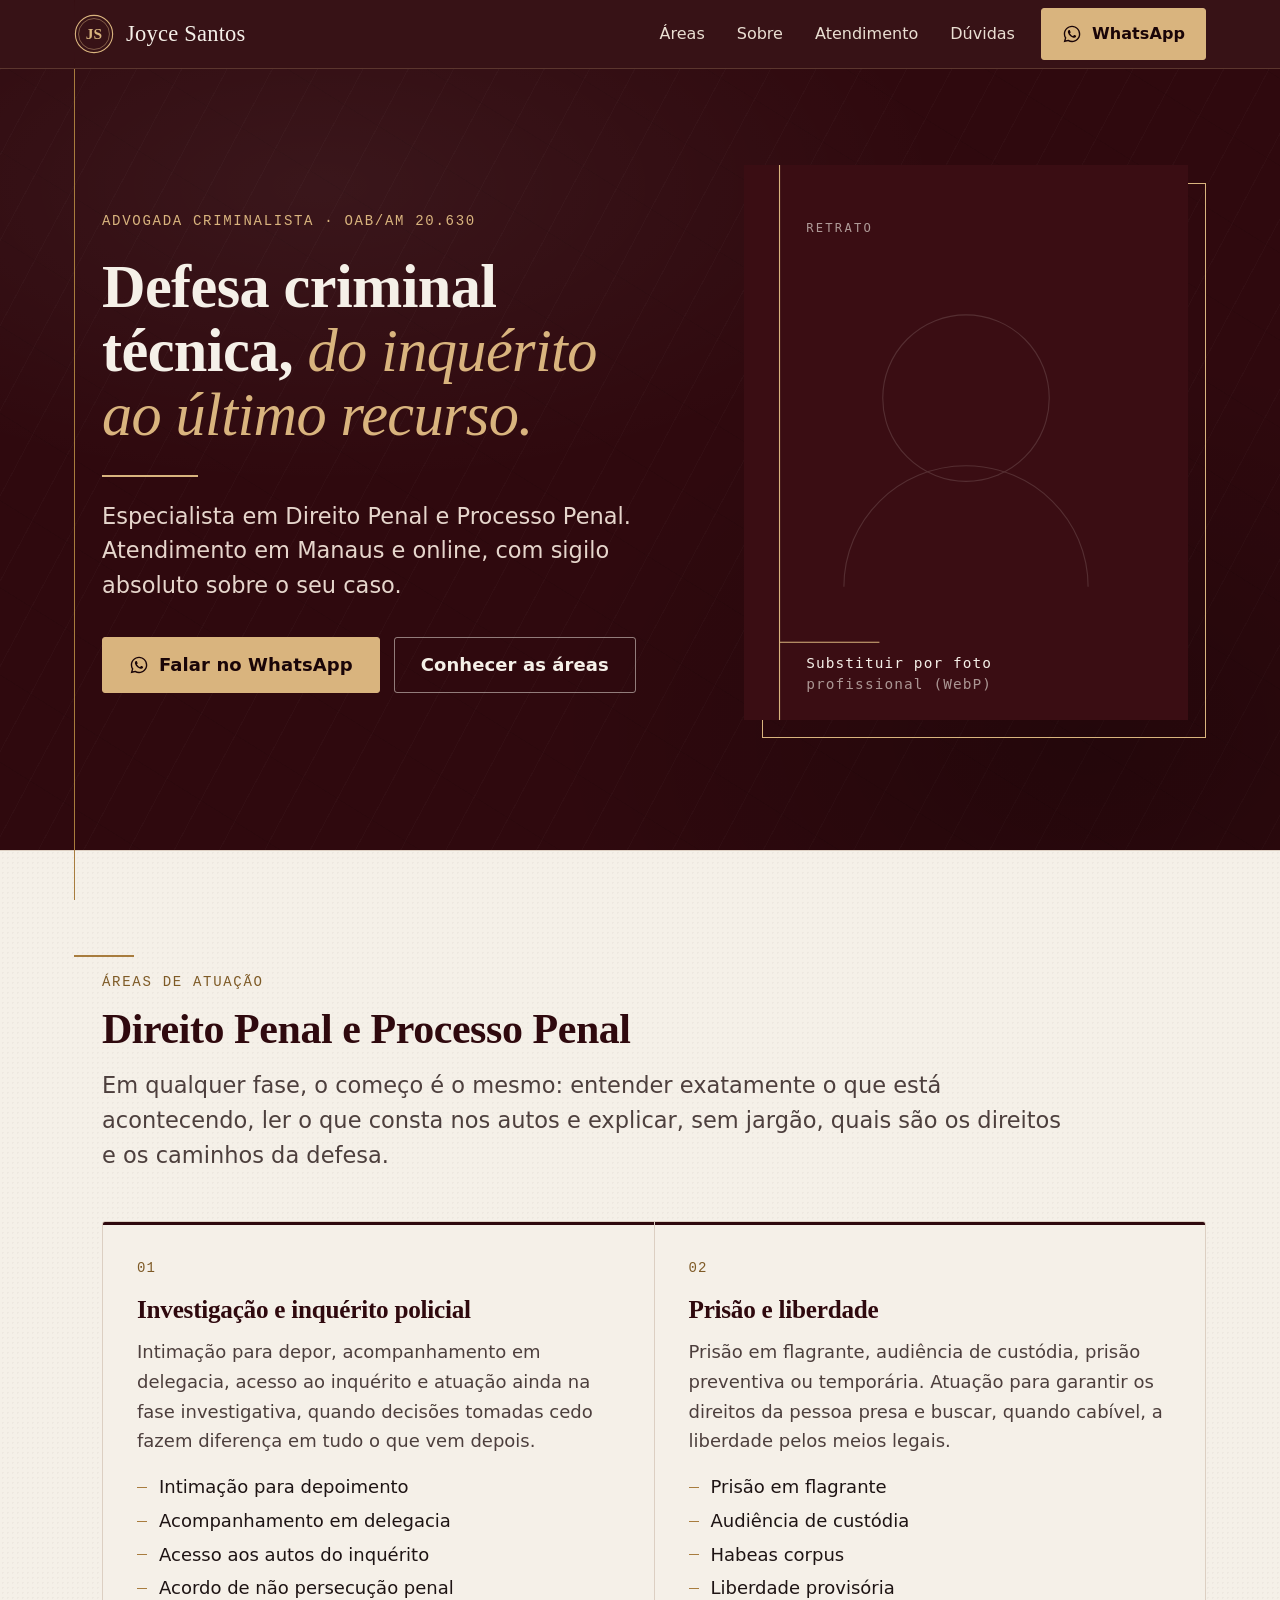
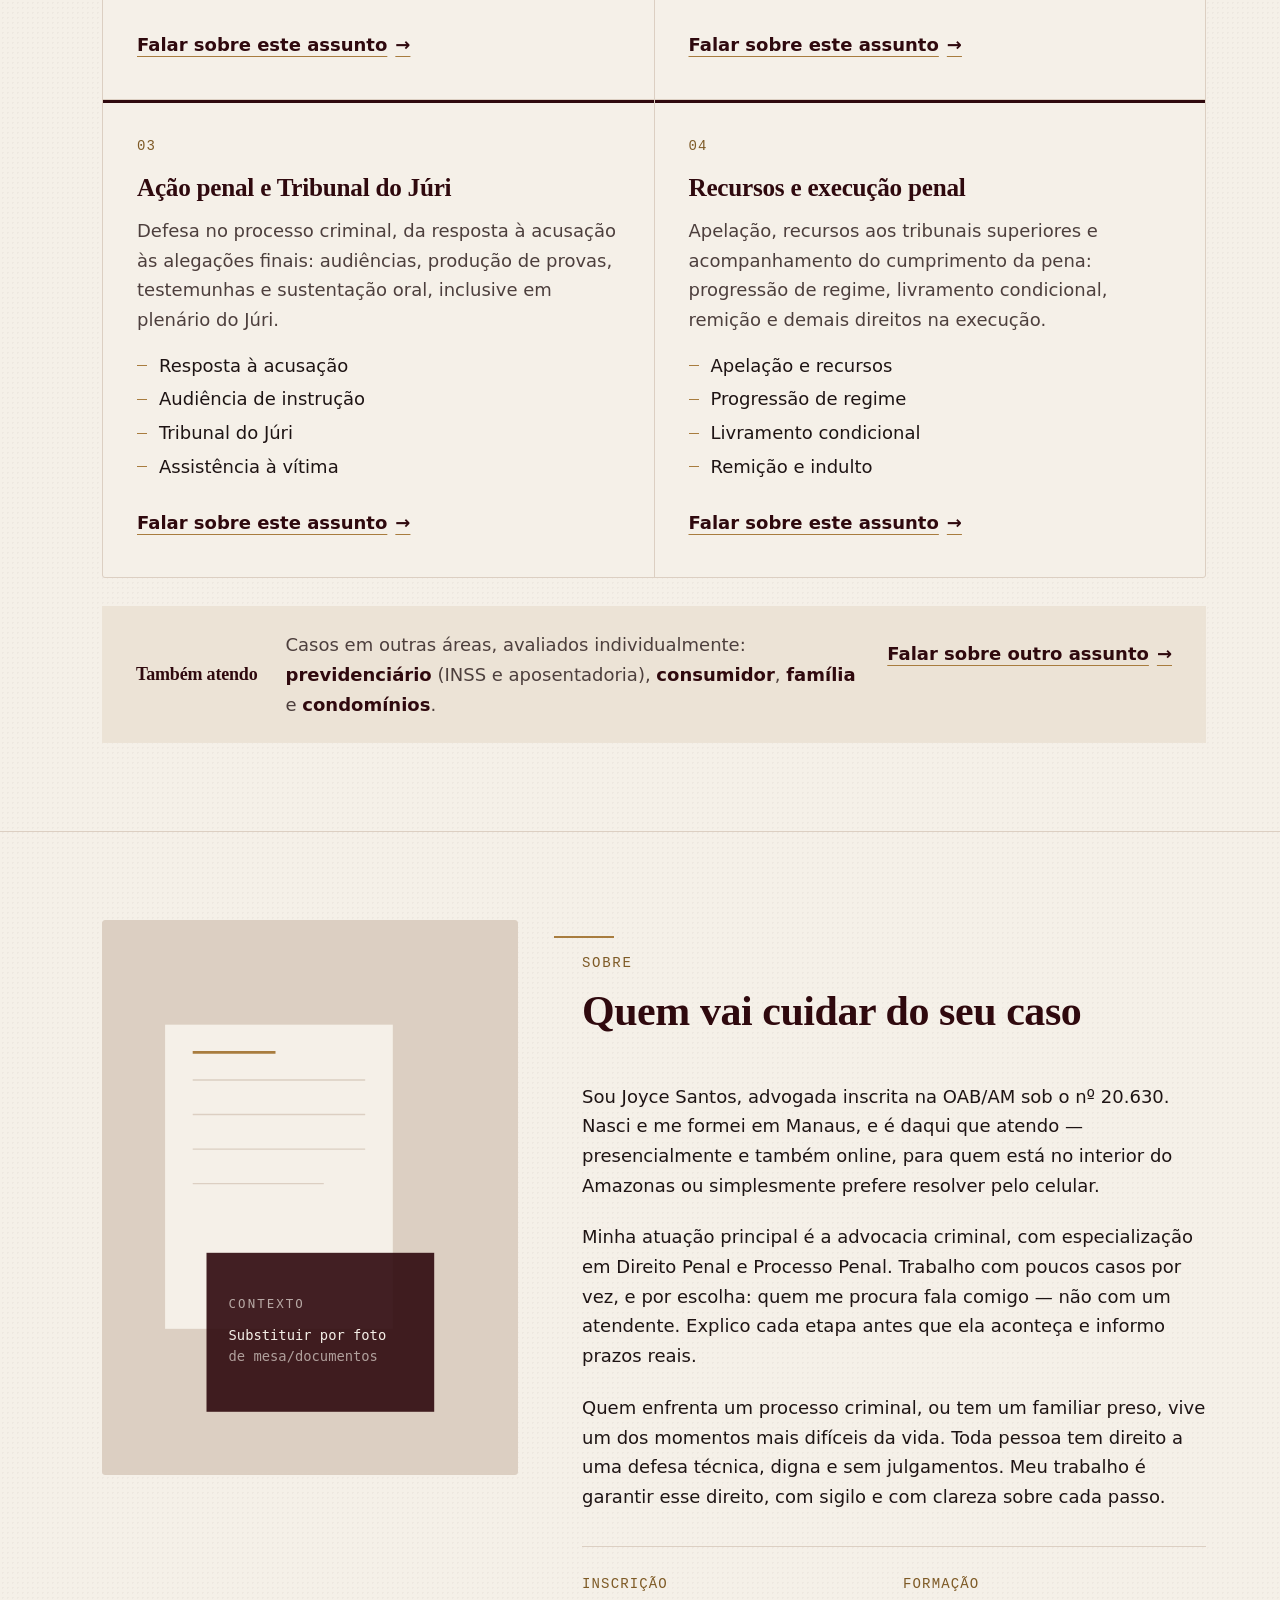
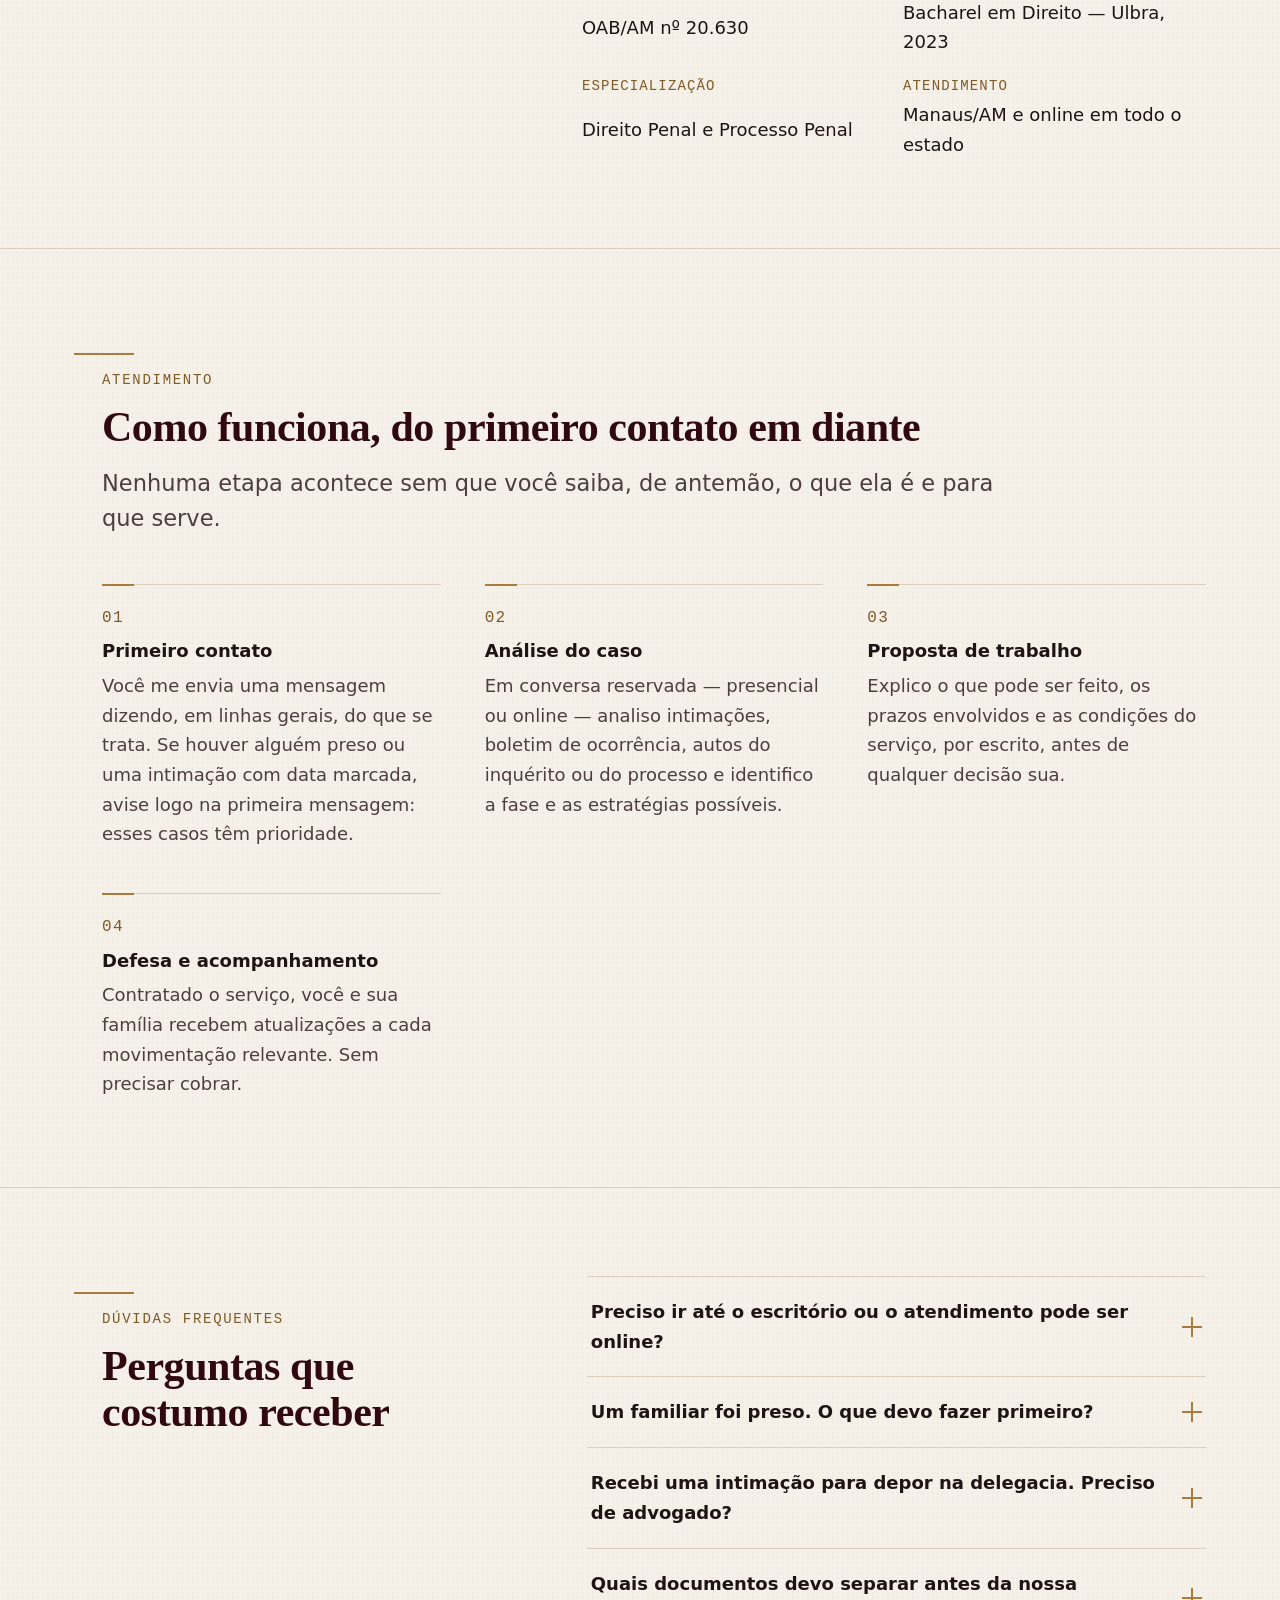
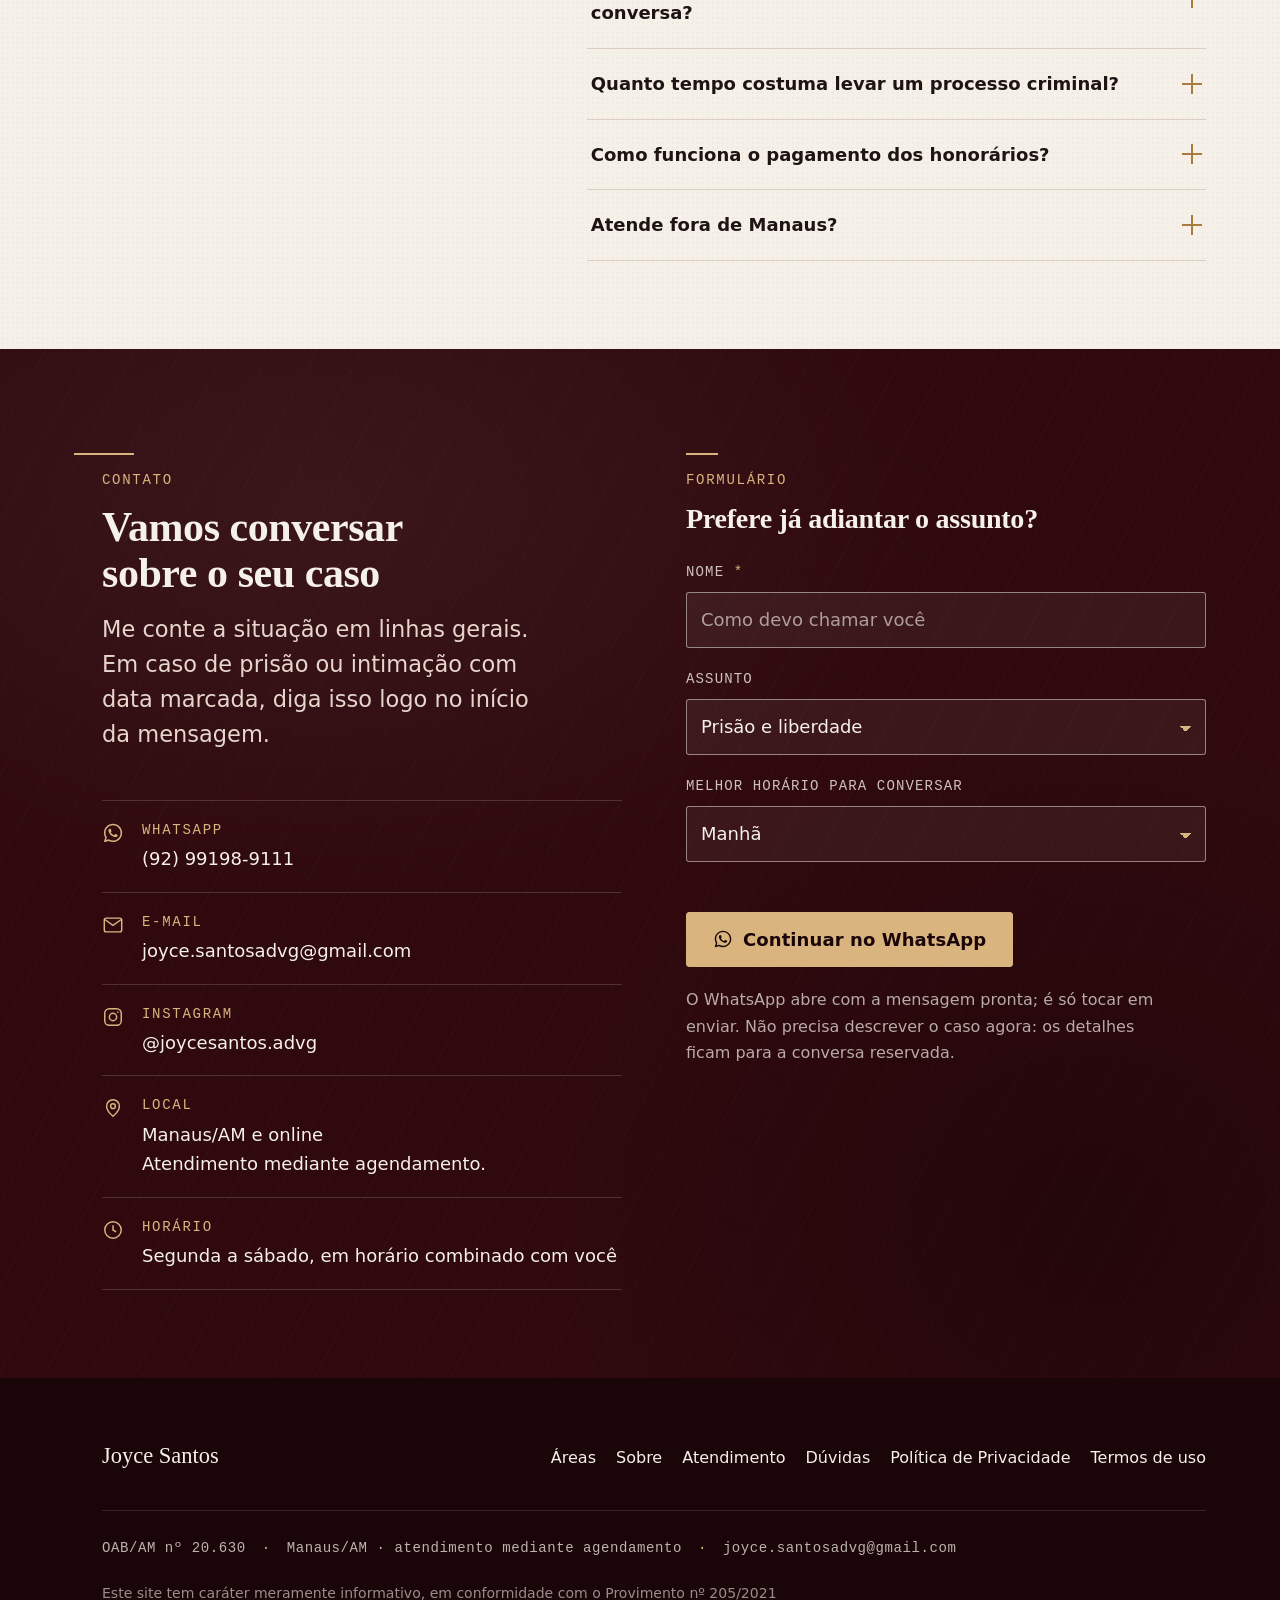
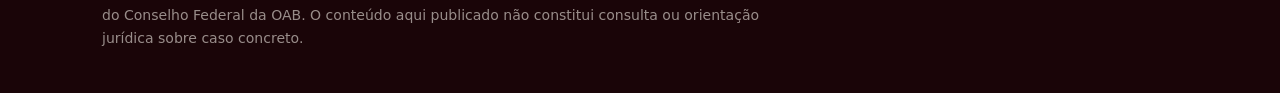
==== commit b3e8affd: "Foco em advocacia criminal e novo tema "Toga" (bordô noite) Conteúdo: - Posicionamento como advogada" ====
--- a/index.html
+++ b/index.html
@@ -3,8 +3,8 @@
 <head>
 <meta charset="utf-8">
 <meta name="viewport" content="width=device-width, initial-scale=1">
-<title>Joyce Santos — Advogada em Manaus | INSS, Consumidor, Condomínios e Família</title>
-<meta name="description" content="Advogada em Manaus/AM. Orientação em direito previdenciário, do consumidor, condominial e de família. Atendimento presencial e online. OAB/AM 20.630.">
+<title>Joyce Santos — Advogada Criminalista em Manaus | Direito Penal e Processo Penal</title>
+<meta name="description" content="Advogada criminalista em Manaus/AM, especialista em Direito Penal e Processo Penal. Inquérito, prisão em flagrante, habeas corpus, ação penal e recursos. Atendimento presencial e online. OAB/AM 20.630.">
 <meta name="author" content="Joyce Santos">
 <meta name="robots" content="index, follow, max-image-preview:large">
 <link rel="canonical" href="https://joycesantos.adv.br/">
@@ -13,8 +13,8 @@
 <meta property="og:type" content="website">
 <meta property="og:locale" content="pt_BR">
 <meta property="og:site_name" content="Joyce Santos, Advogada">
-<meta property="og:title" content="Joyce Santos — Advogada em Manaus">
-<meta property="og:description" content="Orientação jurídica clara em direito previdenciário, do consumidor, condominial e de família. Atendimento em Manaus e online.">
+<meta property="og:title" content="Joyce Santos — Advogada Criminalista em Manaus">
+<meta property="og:description" content="Defesa criminal técnica e próxima, da investigação aos recursos. Especialista em Direito Penal e Processo Penal. Atendimento em Manaus e online.">
 <meta property="og:url" content="https://joycesantos.adv.br/">
 <meta property="og:image" content="https://joycesantos.adv.br/img/og-joyce-santos.png">
 <meta property="og:image:width" content="1200">
@@ -22,15 +22,15 @@
 <meta property="og:image:alt" content="Joyce Santos, advogada — OAB/AM 20.630, Manaus.">
 <meta name="twitter:card" content="summary_large_image">
 
-<meta name="theme-color" content="#452A46">
+<meta name="theme-color" content="#2F090E">
 <link rel="icon" href="/favicon.svg" type="image/svg+xml">
 <link rel="apple-touch-icon" href="/img/apple-touch-icon.png">
 
 <!-- Fontes self-hosted: nada sai para CDN externa (LGPD + performance) -->
-<link rel="preload" href="fonts/fraunces-latin-300-700.woff2" as="font" type="font/woff2" crossorigin>
+<link rel="preload" href="fonts/playfair-display-latin-400-700.woff2" as="font" type="font/woff2" crossorigin>
 <link rel="preload" href="fonts/instrument-sans-latin-400-600.woff2" as="font" type="font/woff2" crossorigin>
 <link rel="stylesheet" href="css/fonts.css">
-<link rel="stylesheet" href="css/styles.css?v=6">
+<link rel="stylesheet" href="css/styles.css?v=9">
 <script>document.documentElement.className = 'js';</script>
 </head>
 
@@ -40,13 +40,17 @@
 
 <header class="cabecalho" id="cabecalho">
   <div class="envelope">
-    <a class="marca" href="/">Joyce Santos</a>
-    <nav class="navegacao" aria-label="Navegação principal">
+    <a class="marca" href="/"><svg class="selo" viewBox="0 0 44 44" aria-hidden="true"><circle cx="22" cy="22" r="20.5" fill="none" stroke="currentColor" stroke-width="1.2"/><circle cx="22" cy="22" r="17" fill="none" stroke="currentColor" stroke-width="0.5"/><text x="22" y="28" text-anchor="middle" font-family="'Playfair Display', Georgia, serif" font-size="17" font-weight="600" fill="currentColor">JS</text></svg>Joyce Santos</a>
+    <button class="menu-botao" type="button" aria-expanded="false" aria-controls="menu">
+      <span class="menu-icone" aria-hidden="true"></span>
+      <span class="menu-texto">Menu</span>
+    </button>
+    <nav class="navegacao" id="menu" aria-label="Navegação principal">
       <a class="nav-link" href="#areas">Áreas</a>
       <a class="nav-link" href="#sobre">Sobre</a>
       <a class="nav-link" href="#atendimento">Atendimento</a>
-      <a class="nav-link nav-link--mobile" href="#duvidas">Dúvidas</a>
-      <a class="btn btn--primario nav-btn--desktop" href="https://wa.me/5592991989111?text=Ol%C3%A1%2C%20gostaria%20de%20tirar%20uma%20d%C3%BAvida%20jur%C3%ADdica." rel="noopener" target="_blank">
+      <a class="nav-link" href="#duvidas">Dúvidas</a>
+      <a class="btn btn--primario" href="https://wa.me/5592991989111?text=Ol%C3%A1%2C%20gostaria%20de%20tirar%20uma%20d%C3%BAvida%20jur%C3%ADdica." rel="noopener" target="_blank">
         <svg viewBox="0 0 24 24" fill="currentColor" aria-hidden="true"><path d="M12.04 2C6.58 2 2.13 6.45 2.13 11.91c0 1.75.46 3.45 1.32 4.95L2 22l5.25-1.38a9.9 9.9 0 0 0 4.79 1.22h.01c5.46 0 9.91-4.45 9.91-9.91S17.5 2 12.04 2Zm0 18.15h-.01a8.2 8.2 0 0 1-4.19-1.15l-.3-.18-3.12.82.83-3.04-.2-.31a8.19 8.19 0 0 1-1.26-4.38c0-4.54 3.7-8.23 8.25-8.23 2.2 0 4.27.86 5.83 2.42a8.18 8.18 0 0 1 2.41 5.82c0 4.54-3.7 8.23-8.24 8.23Zm4.52-6.16c-.25-.13-1.47-.72-1.69-.8-.23-.09-.39-.13-.56.12-.16.25-.64.8-.78.97-.15.16-.29.19-.53.06-.25-.12-1.05-.38-1.99-1.23-.74-.65-1.24-1.46-1.38-1.71-.15-.25-.02-.38.11-.5.11-.11.25-.29.37-.44.13-.15.17-.25.25-.42.09-.16.04-.31-.02-.44-.06-.12-.56-1.35-.76-1.84-.2-.48-.4-.42-.56-.43h-.47c-.16 0-.43.06-.65.31-.22.25-.85.83-.85 2.03s.87 2.35.99 2.51c.13.16 1.72 2.62 4.16 3.67.58.25 1.03.4 1.39.51.58.19 1.11.16 1.53.1.47-.07 1.47-.6 1.67-1.18.21-.58.21-1.07.15-1.18-.06-.11-.23-.17-.47-.29Z"/></svg>
         WhatsApp
       </a>
@@ -60,10 +64,10 @@
   <section class="secao timbre" aria-labelledby="titulo-timbre">
     <div class="envelope">
       <div>
-        <p class="rotulo">Advogada&nbsp;·&nbsp;OAB/AM 20.630</p>
-        <h1 id="titulo-timbre">Orientação jurídica clara, do início ao fim.</h1>
+        <p class="rotulo">Advogada criminalista&nbsp;·&nbsp;OAB/AM 20.630</p>
+        <h1 id="titulo-timbre">Defesa criminal técnica, <em>do inquérito ao último recurso.</em></h1>
         <div class="filete" aria-hidden="true"></div>
-        <p class="intro">Atendimento em Manaus e online, em direito previdenciário, do consumidor, condominial e de família.</p>
+        <p class="intro">Especialista em Direito Penal e Processo Penal. Atendimento em Manaus e online, com sigilo absoluto sobre o seu caso.</p>
         <div class="acoes">
           <a class="btn btn--primario" href="https://wa.me/5592991989111?text=Ol%C3%A1%2C%20gostaria%20de%20tirar%20uma%20d%C3%BAvida%20jur%C3%ADdica." rel="noopener" target="_blank">
             <svg viewBox="0 0 24 24" fill="currentColor" aria-hidden="true"><path d="M12.04 2C6.58 2 2.13 6.45 2.13 11.91c0 1.75.46 3.45 1.32 4.95L2 22l5.25-1.38a9.9 9.9 0 0 0 4.79 1.22h.01c5.46 0 9.91-4.45 9.91-9.91S17.5 2 12.04 2Zm0 18.15h-.01a8.2 8.2 0 0 1-4.19-1.15l-.3-.18-3.12.82.83-3.04-.2-.31a8.19 8.19 0 0 1-1.26-4.38c0-4.54 3.7-8.23 8.25-8.23 2.2 0 4.27.86 5.83 2.42a8.18 8.18 0 0 1 2.41 5.82c0 4.54-3.7 8.23-8.24 8.23Zm4.52-6.16c-.25-.13-1.47-.72-1.69-.8-.23-.09-.39-.13-.56.12-.16.25-.64.8-.78.97-.15.16-.29.19-.53.06-.25-.12-1.05-.38-1.99-1.23-.74-.65-1.24-1.46-1.38-1.71-.15-.25-.02-.38.11-.5.11-.11.25-.29.37-.44.13-.15.17-.25.25-.42.09-.16.04-.31-.02-.44-.06-.12-.56-1.35-.76-1.84-.2-.48-.4-.42-.56-.43h-.47c-.16 0-.43.06-.65.31-.22.25-.85.83-.85 2.03s.87 2.35.99 2.51c.13.16 1.72 2.62 4.16 3.67.58.25 1.03.4 1.39.51.58.19 1.11.16 1.53.1.47-.07 1.47-.6 1.67-1.18.21-.58.21-1.07.15-1.18-.06-.11-.23-.17-.47-.29Z"/></svg>
@@ -83,63 +87,69 @@
     <div class="envelope">
       <header class="secao-cabeca revela">
         <p class="rotulo">Áreas de atuação</p>
-        <h2 id="titulo-areas">Quatro frentes de trabalho</h2>
-        <p class="intro">Em todas elas o começo é o mesmo: entender a sua situação, olhar os documentos e explicar, sem jargão, quais caminhos existem.</p>
+        <h2 id="titulo-areas">Direito Penal e Processo Penal</h2>
+        <p class="intro">Em qualquer fase, o começo é o mesmo: entender exatamente o que está acontecendo, ler o que consta nos autos e explicar, sem jargão, quais são os direitos e os caminhos da defesa.</p>
       </header>
 
       <div class="areas-grade">
         <article class="area revela">
           <span class="num">01</span>
-          <h3>Aposentadoria e benefícios do INSS</h3>
-          <p>Pedidos negados, revisão de tempo de contribuição, auxílio-doença, BPC/LOAS e pensão por morte. Analiso seu CNIS e a carta de indeferimento para explicar, em linguagem simples, qual é a sua situação e quais caminhos existem.</p>
+          <h3>Investigação e inquérito policial</h3>
+          <p>Intimação para depor, acompanhamento em delegacia, acesso ao inquérito e atuação ainda na fase investigativa, quando decisões tomadas cedo fazem diferença em tudo o que vem depois.</p>
           <ul class="area-lista">
-            <li>Benefício negado</li>
-            <li>Revisão</li>
-            <li>BPC/LOAS</li>
-            <li>Pensão por morte</li>
+            <li>Intimação para depoimento</li>
+            <li>Acompanhamento em delegacia</li>
+            <li>Acesso aos autos do inquérito</li>
+            <li>Acordo de não persecução penal</li>
           </ul>
-          <a class="area-link" href="#contato" data-assunto="INSS e aposentadoria">Falar sobre este assunto <span aria-hidden="true">&rarr;</span></a>
+          <a class="area-link" href="#contato" data-assunto="Investigação e inquérito">Falar sobre este assunto <span aria-hidden="true">&rarr;</span></a>
         </article>
 
         <article class="area revela d1">
           <span class="num">02</span>
-          <h3>Problemas de consumo</h3>
-          <p>Cobrança indevida, negativação, contrato de banco ou financeira, plano de saúde, compra que não chegou, serviço mal prestado. Avalio a documentação e oriento sobre as providências cabíveis.</p>
+          <h3>Prisão e liberdade</h3>
+          <p>Prisão em flagrante, audiência de custódia, prisão preventiva ou temporária. Atuação para garantir os direitos da pessoa presa e buscar, quando cabível, a liberdade pelos meios legais.</p>
           <ul class="area-lista">
-            <li>Negativação</li>
-            <li>Banco e financeira</li>
-            <li>Plano de saúde</li>
-            <li>Compra e serviço</li>
+            <li>Prisão em flagrante</li>
+            <li>Audiência de custódia</li>
+            <li>Habeas corpus</li>
+            <li>Liberdade provisória</li>
           </ul>
-          <a class="area-link" href="#contato" data-assunto="Problemas de consumo">Falar sobre este assunto <span aria-hidden="true">&rarr;</span></a>
+          <a class="area-link" href="#contato" data-assunto="Prisão e liberdade">Falar sobre este assunto <span aria-hidden="true">&rarr;</span></a>
         </article>
 
         <article class="area revela d2">
           <span class="num">03</span>
-          <h3>Condomínios</h3>
-          <p>Assessoria a síndicos e administradoras: cobrança de inadimplentes, aplicação de convenção e regimento, atas e assembleias, conflitos entre unidades. Acompanhamento continuado ou pontual.</p>
+          <h3>Ação penal e Tribunal do Júri</h3>
+          <p>Defesa no processo criminal, da resposta à acusação às alegações finais: audiências, produção de provas, testemunhas e sustentação oral, inclusive em plenário do Júri.</p>
           <ul class="area-lista">
-            <li>Inadimplência</li>
-            <li>Convenção e regimento</li>
-            <li>Assembleias</li>
-            <li>Conflitos entre unidades</li>
+            <li>Resposta à acusação</li>
+            <li>Audiência de instrução</li>
+            <li>Tribunal do Júri</li>
+            <li>Assistência à vítima</li>
           </ul>
-          <a class="area-link" href="#contato" data-assunto="Condomínios">Falar sobre este assunto <span aria-hidden="true">&rarr;</span></a>
+          <a class="area-link" href="#contato" data-assunto="Ação penal e Júri">Falar sobre este assunto <span aria-hidden="true">&rarr;</span></a>
         </article>
 
         <article class="area revela d3">
           <span class="num">04</span>
-          <h3>Família e acordos</h3>
-          <p>Divórcio consensual, guarda, pensão alimentícia, inventário e partilha. Prioridade ao entendimento entre as partes, com discrição e o mínimo de desgaste possível.</p>
+          <h3>Recursos e execução penal</h3>
+          <p>Apelação, recursos aos tribunais superiores e acompanhamento do cumprimento da pena: progressão de regime, livramento condicional, remição e demais direitos na execução.</p>
           <ul class="area-lista">
-            <li>Divórcio consensual</li>
-            <li>Guarda</li>
-            <li>Pensão alimentícia</li>
-            <li>Inventário</li>
+            <li>Apelação e recursos</li>
+            <li>Progressão de regime</li>
+            <li>Livramento condicional</li>
+            <li>Remição e indulto</li>
           </ul>
-          <a class="area-link" href="#contato" data-assunto="Família e acordos">Falar sobre este assunto <span aria-hidden="true">&rarr;</span></a>
+          <a class="area-link" href="#contato" data-assunto="Recursos e execução penal">Falar sobre este assunto <span aria-hidden="true">&rarr;</span></a>
         </article>
       </div>
+
+      <aside class="outras-areas revela" aria-labelledby="titulo-outras">
+        <h3 id="titulo-outras">Também atendo</h3>
+        <p>Casos em outras áreas, avaliados individualmente: <strong>previdenciário</strong> (INSS e aposentadoria), <strong>consumidor</strong>, <strong>família</strong> e <strong>condomínios</strong>.</p>
+        <a class="area-link" href="#contato" data-assunto="Outras áreas">Falar sobre outro assunto <span aria-hidden="true">&rarr;</span></a>
+      </aside>
     </div>
   </section>
 
@@ -158,9 +168,9 @@
 
         <p class="revela d2">Sou Joyce Santos, advogada inscrita na OAB/AM sob o nº 20.630. Nasci e me formei em Manaus, e é daqui que atendo&nbsp;— presencialmente e também online, para quem está no interior do Amazonas ou simplesmente prefere resolver pelo celular.</p>
 
-        <p class="revela d3">Trabalho com poucos casos por vez, e por escolha. Quem me procura fala comigo&nbsp;— não com um atendente. Explico cada etapa antes que ela aconteça, informo prazos reais e retorno mensagens em até um dia útil.</p>
-
-        <p class="revela d4">Acredito que boa parte da angústia de quem procura um advogado vem de não entender o que está acontecendo com o próprio caso. Meu trabalho começa por aí: traduzir.</p>
+        <p class="revela d3">Minha atuação principal é a advocacia criminal, com especialização em Direito Penal e Processo Penal. Trabalho com poucos casos por vez, e por escolha: quem me procura fala comigo&nbsp;— não com um atendente. Explico cada etapa antes que ela aconteça e informo prazos reais.</p>
+
+        <p class="revela d4">Quem enfrenta um processo criminal, ou tem um familiar preso, vive um dos momentos mais difíceis da vida. Toda pessoa tem direito a uma defesa técnica, digna e sem julgamentos. Meu trabalho é garantir esse direito, com sigilo e com clareza sobre cada passo.</p>
 
         <dl class="credenciais revela d5">
           <div>
@@ -172,12 +182,12 @@
             <dd>Bacharel em Direito&nbsp;— Ulbra, 2023</dd>
           </div>
           <div>
+            <dt>Especialização</dt>
+            <dd>Direito Penal e Processo Penal</dd>
+          </div>
+          <div>
             <dt>Atendimento</dt>
             <dd>Manaus/AM e online em todo o estado</dd>
-          </div>
-          <div>
-            <dt>Retorno</dt>
-            <dd>Mensagens respondidas em até 1 dia útil</dd>
           </div>
         </dl>
       </div>
@@ -197,12 +207,12 @@
         <li class="etapa revela">
           <span class="num">01</span>
           <h3>Primeiro contato</h3>
-          <p>Você me envia uma mensagem descrevendo a situação em linhas gerais. Retorno em até um dia útil para marcar a conversa.</p>
+          <p>Você me envia uma mensagem dizendo, em linhas gerais, do que se trata. Se houver alguém preso ou uma intimação com data marcada, avise logo na primeira mensagem: esses casos têm prioridade.</p>
         </li>
         <li class="etapa revela d1">
           <span class="num">02</span>
-          <h3>Análise dos documentos</h3>
-          <p>Na reunião&nbsp;— presencial ou online&nbsp;— analiso a documentação e identifico quais caminhos existem no seu caso.</p>
+          <h3>Análise do caso</h3>
+          <p>Em conversa reservada&nbsp;— presencial ou online&nbsp;— analiso intimações, boletim de ocorrência, autos do inquérito ou do processo e identifico a fase e as estratégias possíveis.</p>
         </li>
         <li class="etapa revela d2">
           <span class="num">03</span>
@@ -211,8 +221,8 @@
         </li>
         <li class="etapa revela d3">
           <span class="num">04</span>
-          <h3>Acompanhamento</h3>
-          <p>Contratado o serviço, você recebe atualizações a cada movimentação relevante. Sem precisar cobrar.</p>
+          <h3>Defesa e acompanhamento</h3>
+          <p>Contratado o serviço, você e sua família recebem atualizações a cada movimentação relevante. Sem precisar cobrar.</p>
         </li>
       </ol>
     </div>
@@ -235,27 +245,34 @@
         </details>
 
         <details name="faq">
+          <summary>Um familiar foi preso. O que devo fazer primeiro?<span class="sinal" aria-hidden="true"></span></summary>
+          <div class="resposta">
+            <p>Mantenha a calma e procure um advogado o quanto antes. Após uma prisão em flagrante, a pessoa deve ser apresentada a um juiz na audiência de custódia, em regra em até 24 horas, e é importante que a defesa já esteja presente nesse momento.</p>
+            <p>Anote onde a pessoa está (delegacia ou unidade prisional), o nome completo dela e, se souber, o motivo informado para a prisão. Evite comentar os fatos por telefone ou mensagem com terceiros.</p>
+          </div>
+        </details>
+
+        <details name="faq">
+          <summary>Recebi uma intimação para depor na delegacia. Preciso de advogado?<span class="sinal" aria-hidden="true"></span></summary>
+          <div class="resposta">
+            <p>Não é obrigatório, mas é muito recomendável&nbsp;— principalmente se você não sabe se está sendo ouvido como testemunha ou como investigado. O que é dito no depoimento fica registrado e pode ser usado ao longo de todo o processo.</p>
+            <p>Com orientação prévia, você entende seus direitos, incluindo o de permanecer em silêncio, e comparece acompanhado.</p>
+          </div>
+        </details>
+
+        <details name="faq">
           <summary>Quais documentos devo separar antes da nossa conversa?<span class="sinal" aria-hidden="true"></span></summary>
           <div class="resposta">
-            <p>Sempre: documento de identidade com foto e CPF, e comprovante de residência.</p>
-            <p>Para casos de INSS: extrato do CNIS, carta de indeferimento (a carta com a negativa), carteira de trabalho e qualquer documento que comprove o trabalho ou a doença. Para consumo: contrato, faturas, comprovantes de pagamento e as conversas com a empresa. Para condomínio: convenção, regimento interno e a ata pertinente. Para família: certidões de casamento e de nascimento dos filhos.</p>
-            <p>Se faltar alguma coisa, não tem problema&nbsp;— a gente vê na conversa o que dá para providenciar.</p>
-          </div>
-        </details>
-
-        <details name="faq">
-          <summary>Meu pedido no INSS foi negado. Ainda dá para fazer alguma coisa?<span class="sinal" aria-hidden="true"></span></summary>
-          <div class="resposta">
-            <p>Uma negativa não encerra o assunto por si só. Dependendo do motivo indicado na carta de indeferimento, existem caminhos diferentes: apresentar novos documentos, recorrer administrativamente ou discutir a questão judicialmente.</p>
-            <p>O que define o caminho é o motivo da negativa e o seu histórico de contribuições&nbsp;— por isso o primeiro passo é ler a carta e o CNIS com atenção. Só depois dessa leitura é possível dizer o que se aplica ao seu caso.</p>
-          </div>
-        </details>
-
-        <details name="faq">
-          <summary>Quanto tempo costuma levar um processo?<span class="sinal" aria-hidden="true"></span></summary>
-          <div class="resposta">
-            <p>Depende do tipo de pedido, do órgão ou juízo responsável e do volume de trabalho dele. Pedidos administrativos no INSS costumam ser mais rápidos que processos judiciais; acordos consensuais em família costumam ser mais rápidos que ações contestadas.</p>
-            <p>Não existe prazo garantido, e desconfie de quem prometer um. O que posso fazer é informar a faixa de tempo observada em casos semelhantes e avisar você a cada movimentação relevante do seu.</p>
+            <p>Sempre: documento de identidade com foto e CPF. Para casos criminais, traga o que tiver em mãos: intimação, boletim de ocorrência, mandado, número do inquérito ou do processo e qualquer decisão judicial recebida.</p>
+            <p>Se faltar alguma coisa, não tem problema&nbsp;— com o número do processo ou o nome completo da pessoa, consigo levantar boa parte das informações.</p>
+          </div>
+        </details>
+
+        <details name="faq">
+          <summary>Quanto tempo costuma levar um processo criminal?<span class="sinal" aria-hidden="true"></span></summary>
+          <div class="resposta">
+            <p>Depende da fase em que o caso está, do tipo de crime, de haver ou não pessoa presa (processos com réu preso costumam tramitar com prioridade) e do volume de trabalho da vara responsável.</p>
+            <p>Não existe prazo garantido, e desconfie de quem prometer um, ou de quem prometer resultado. O que posso fazer é informar a faixa de tempo observada em casos semelhantes e avisar você a cada movimentação relevante.</p>
           </div>
         </details>
 
@@ -284,7 +301,7 @@
         <header class="secao-cabeca revela">
           <p class="rotulo">Contato</p>
           <h2 id="titulo-contato">Vamos conversar sobre o seu caso</h2>
-          <p class="intro">Me conte a situação em linhas gerais. Retorno em até um dia útil.</p>
+          <p class="intro">Me conte a situação em linhas gerais. Em caso de prisão ou intimação com data marcada, diga isso logo no início da mensagem.</p>
         </header>
 
         <div class="canais revela d1">
@@ -340,8 +357,9 @@
           O formulário não envia nada para servidor: monta a mensagem e abre o
           WhatsApp para o próprio visitante enviar. Sem JS, o GET abaixo abre
           o WhatsApp com a saudação padrão do campo "text".
-          NÃO adicionar campo "descreva seu caso" (guia 5.7): dado sensível de
-          INSS e de família não deve trafegar por formulário do site.
+          NÃO adicionar campo "descreva seu caso" (guia 5.7): fatos de caso
+          criminal (e dados de saúde/família) não devem trafegar por
+          formulário do site.
         -->
         <form class="formulario" id="formulario" action="https://wa.me/5592991989111" method="GET" target="_blank" novalidate>
           <input type="hidden" name="text" value="Olá, gostaria de tirar uma dúvida jurídica.">
@@ -355,11 +373,11 @@
           <div class="campo">
             <label for="area">Assunto</label>
             <select id="area">
-              <option>INSS e aposentadoria</option>
-              <option>Problemas de consumo</option>
-              <option>Condomínios</option>
-              <option>Família e acordos</option>
-              <option>Outro assunto</option>
+              <option>Prisão e liberdade</option>
+              <option>Investigação e inquérito</option>
+              <option>Ação penal e Júri</option>
+              <option>Recursos e execução penal</option>
+              <option>Outras áreas</option>
             </select>
           </div>
 
@@ -417,7 +435,7 @@
   WhatsApp
 </a>
 
-<script src="js/main.js?v=6" defer></script>
+<script src="js/main.js?v=7" defer></script>
 
 <!-- Dados estruturados: perfil profissional -->
 <script type="application/ld+json">
@@ -426,7 +444,7 @@
   "@type": "Attorney",
   "@id": "https://joycesantos.adv.br/#advogada",
   "name": "Joyce Santos",
-  "description": "Advogada em Manaus/AM. Orientação em direito previdenciário, do consumidor, condominial e de família.",
+  "description": "Advogada criminalista em Manaus/AM, especialista em Direito Penal e Processo Penal. Também atende casos de direito previdenciário, do consumidor, de família e condominial.",
   "url": "https://joycesantos.adv.br/",
   "image": "https://joycesantos.adv.br/img/og-joyce-santos.png",
   "telephone": "+55-92-99198-9111",
@@ -443,6 +461,10 @@
   ],
   "availableLanguage": "pt-BR",
   "knowsAbout": [
+    "Direito Penal",
+    "Direito Processual Penal",
+    "Tribunal do Júri",
+    "Execução Penal",
     "Direito Previdenciário",
     "Direito do Consumidor",
     "Direito Condominial",
@@ -465,18 +487,23 @@
     },
     {
       "@type": "Question",
+      "name": "Um familiar foi preso. O que devo fazer primeiro?",
+      "acceptedAnswer": { "@type": "Answer", "text": "Procure um advogado o quanto antes. Após uma prisão em flagrante, a pessoa deve ser apresentada a um juiz na audiência de custódia, em regra em até 24 horas, e é importante que a defesa já esteja presente. Anote onde a pessoa está, o nome completo e o motivo informado para a prisão." }
+    },
+    {
+      "@type": "Question",
+      "name": "Recebi uma intimação para depor na delegacia. Preciso de advogado?",
+      "acceptedAnswer": { "@type": "Answer", "text": "Não é obrigatório, mas é muito recomendável, principalmente se você não sabe se está sendo ouvido como testemunha ou como investigado. O que é dito no depoimento fica registrado e pode ser usado ao longo de todo o processo." }
+    },
+    {
+      "@type": "Question",
       "name": "Quais documentos devo separar antes da conversa?",
-      "acceptedAnswer": { "@type": "Answer", "text": "Sempre: documento de identidade com foto, CPF e comprovante de residência. Para casos de INSS: extrato do CNIS, carta de indeferimento, carteira de trabalho e documentos que comprovem o trabalho ou a doença. Para consumo: contrato, faturas, comprovantes e conversas com a empresa. Para condomínio: convenção, regimento interno e a ata pertinente. Para família: certidões de casamento e de nascimento dos filhos." }
+      "acceptedAnswer": { "@type": "Answer", "text": "Documento de identidade com foto e CPF. Para casos criminais: intimação, boletim de ocorrência, mandado, número do inquérito ou do processo e qualquer decisão judicial recebida." }
     },
     {
       "@type": "Question",
-      "name": "Meu pedido no INSS foi negado. Ainda dá para fazer alguma coisa?",
-      "acceptedAnswer": { "@type": "Answer", "text": "Uma negativa não encerra o assunto por si só. Dependendo do motivo indicado na carta de indeferimento, existem caminhos diferentes: apresentar novos documentos, recorrer administrativamente ou discutir a questão judicialmente. O que define o caminho é o motivo da negativa e o histórico de contribuições." }
-    },
-    {
-      "@type": "Question",
-      "name": "Quanto tempo costuma levar um processo?",
-      "acceptedAnswer": { "@type": "Answer", "text": "Depende do tipo de pedido, do órgão ou juízo responsável e do volume de trabalho dele. Não existe prazo garantido. O que é possível informar é a faixa de tempo observada em casos semelhantes, com aviso a cada movimentação relevante." }
+      "name": "Quanto tempo costuma levar um processo criminal?",
+      "acceptedAnswer": { "@type": "Answer", "text": "Depende da fase do caso, do tipo de crime, de haver ou não pessoa presa e do volume de trabalho da vara responsável. Não existe prazo nem resultado garantido. É possível informar a faixa de tempo observada em casos semelhantes, com aviso a cada movimentação relevante." }
     },
     {
       "@type": "Question",
--- a/css/fonts.css
+++ b/css/fonts.css
@@ -1,22 +1,4 @@
 /* Gerado por scripts/fetch-fonts.sh - nao editar a mao. */
-
-@font-face {
-  font-family: 'Fraunces';
-  font-style: normal;
-  font-weight: 300 700;
-  font-display: swap;
-  src: url('../fonts/fraunces-latin-ext-300-700.woff2') format('woff2');
-  unicode-range: U+0100-02BA, U+02BD-02C5, U+02C7-02CC, U+02CE-02D7, U+02DD-02FF, U+0304, U+0308, U+0329, U+1D00-1DBF, U+1E00-1E9F, U+1EF2-1EFF, U+2020, U+20A0-20AB, U+20AD-20C0, U+2113, U+2C60-2C7F, U+A720-A7FF;
-}
-
-@font-face {
-  font-family: 'Fraunces';
-  font-style: normal;
-  font-weight: 300 700;
-  font-display: swap;
-  src: url('../fonts/fraunces-latin-300-700.woff2') format('woff2');
-  unicode-range: U+0000-00FF, U+0131, U+0152-0153, U+02BB-02BC, U+02C6, U+02DA, U+02DC, U+0304, U+0308, U+0329, U+2000-206F, U+20AC, U+2122, U+2191, U+2193, U+2212, U+2215, U+FEFF, U+FFFD;
-}
 
 @font-face {
   font-family: 'IBM Plex Mono';
@@ -24,7 +6,7 @@
   font-weight: 400;
   font-display: swap;
   src: url('../fonts/ibm-plex-mono-latin-ext-400.woff2') format('woff2');
-  unicode-range: U+0100-02BA, U+02BD-02C5, U+02C7-02CC, U+02CE-02D7, U+02DD-02FF, U+0304, U+0308, U+0329, U+1D00-1DBF, U+1E00-1E9F, U+1EF2-1EFF, U+2020, U+20A0-20AB, U+20AD-20C0, U+2113, U+2C60-2C7F, U+A720-A7FF;
+  unicode-range: U+0100-02BA, U+02BD-02C5, U+02C7-02CC, U+02CE-02D7, U+02DD-02FF, U+0304, U+0308, U+0329, U+1D00-1DBF, U+1E00-1E9F, U+1EF2-1EFF, U+2020, U+20A0-20AB, U+20AD-20C4, U+2113, U+2C60-2C7F, U+A720-A7FF;
 }
 
 @font-face {
@@ -42,7 +24,7 @@
   font-weight: 500;
   font-display: swap;
   src: url('../fonts/ibm-plex-mono-latin-ext-500.woff2') format('woff2');
-  unicode-range: U+0100-02BA, U+02BD-02C5, U+02C7-02CC, U+02CE-02D7, U+02DD-02FF, U+0304, U+0308, U+0329, U+1D00-1DBF, U+1E00-1E9F, U+1EF2-1EFF, U+2020, U+20A0-20AB, U+20AD-20C0, U+2113, U+2C60-2C7F, U+A720-A7FF;
+  unicode-range: U+0100-02BA, U+02BD-02C5, U+02C7-02CC, U+02CE-02D7, U+02DD-02FF, U+0304, U+0308, U+0329, U+1D00-1DBF, U+1E00-1E9F, U+1EF2-1EFF, U+2020, U+20A0-20AB, U+20AD-20C4, U+2113, U+2C60-2C7F, U+A720-A7FF;
 }
 
 @font-face {
@@ -60,7 +42,7 @@
   font-weight: 400 600;
   font-display: swap;
   src: url('../fonts/instrument-sans-latin-ext-400-600.woff2') format('woff2');
-  unicode-range: U+0100-02BA, U+02BD-02C5, U+02C7-02CC, U+02CE-02D7, U+02DD-02FF, U+0304, U+0308, U+0329, U+1D00-1DBF, U+1E00-1E9F, U+1EF2-1EFF, U+2020, U+20A0-20AB, U+20AD-20C0, U+2113, U+2C60-2C7F, U+A720-A7FF;
+  unicode-range: U+0100-02BA, U+02BD-02C5, U+02C7-02CC, U+02CE-02D7, U+02DD-02FF, U+0304, U+0308, U+0329, U+1D00-1DBF, U+1E00-1E9F, U+1EF2-1EFF, U+2020, U+20A0-20AB, U+20AD-20C4, U+2113, U+2C60-2C7F, U+A720-A7FF;
 }
 
 @font-face {
@@ -71,3 +53,39 @@
   src: url('../fonts/instrument-sans-latin-400-600.woff2') format('woff2');
   unicode-range: U+0000-00FF, U+0131, U+0152-0153, U+02BB-02BC, U+02C6, U+02DA, U+02DC, U+0304, U+0308, U+0329, U+2000-206F, U+20AC, U+2122, U+2191, U+2193, U+2212, U+2215, U+FEFF, U+FFFD;
 }
+
+@font-face {
+  font-family: 'Playfair Display';
+  font-style: italic;
+  font-weight: 400 700;
+  font-display: swap;
+  src: url('../fonts/playfair-display-latin-ext-400-700-italic.woff2') format('woff2');
+  unicode-range: U+0100-02BA, U+02BD-02C5, U+02C7-02CC, U+02CE-02D7, U+02DD-02FF, U+0304, U+0308, U+0329, U+1D00-1DBF, U+1E00-1E9F, U+1EF2-1EFF, U+2020, U+20A0-20AB, U+20AD-20C4, U+2113, U+2C60-2C7F, U+A720-A7FF;
+}
+
+@font-face {
+  font-family: 'Playfair Display';
+  font-style: italic;
+  font-weight: 400 700;
+  font-display: swap;
+  src: url('../fonts/playfair-display-latin-400-700-italic.woff2') format('woff2');
+  unicode-range: U+0000-00FF, U+0131, U+0152-0153, U+02BB-02BC, U+02C6, U+02DA, U+02DC, U+0304, U+0308, U+0329, U+2000-206F, U+20AC, U+2122, U+2191, U+2193, U+2212, U+2215, U+FEFF, U+FFFD;
+}
+
+@font-face {
+  font-family: 'Playfair Display';
+  font-style: normal;
+  font-weight: 400 700;
+  font-display: swap;
+  src: url('../fonts/playfair-display-latin-ext-400-700.woff2') format('woff2');
+  unicode-range: U+0100-02BA, U+02BD-02C5, U+02C7-02CC, U+02CE-02D7, U+02DD-02FF, U+0304, U+0308, U+0329, U+1D00-1DBF, U+1E00-1E9F, U+1EF2-1EFF, U+2020, U+20A0-20AB, U+20AD-20C4, U+2113, U+2C60-2C7F, U+A720-A7FF;
+}
+
+@font-face {
+  font-family: 'Playfair Display';
+  font-style: normal;
+  font-weight: 400 700;
+  font-display: swap;
+  src: url('../fonts/playfair-display-latin-400-700.woff2') format('woff2');
+  unicode-range: U+0000-00FF, U+0131, U+0152-0153, U+02BB-02BC, U+02C6, U+02DA, U+02DC, U+0304, U+0308, U+0329, U+2000-206F, U+20AC, U+2122, U+2191, U+2193, U+2212, U+2215, U+FEFF, U+FFFD;
+}
--- a/css/styles.css
+++ b/css/styles.css
@@ -1,24 +1,36 @@
 /* ==========================================================================
-   Joyce Santos, Advogada — folha de estilo unica
-   Conceito: "papel timbrado". A pagina se comporta como um documento:
-   margem, filete, rotulos em mono, numeracao de itens.
+   Joyce Santos, Advogada Criminalista — folha de estilo unica
+   Conceito: "Toga" (tema D3, bordo noite). Faixas escuras em bordo com
+   textura de veludo (topo, contato) e secoes de leitura em marfim.
    Ordem: tokens > reset > tipografia > margem > header > secoes > rodape.
    ========================================================================== */
 
 /* --- 1. Tokens ---------------------------------------------------------- */
 :root {
-  /* Paleta — seis valores, nada alem disso (guia 4.2) */
-  --tinta:  #221A26;
-  --ameixa: #452A46;
-  --latao:  #A9793F;
-  --papel:  #F6F4F7;
-  --nevoa:  #DCD5DE;
-  --carvao: #5E5364;
-
-  /* Derivados de uso restrito (transparencias das cores acima) */
-  /* Excecao funcional a paleta: mensagem de erro sobre --ameixa (9:1) */
+  /* Paleta "Toga / bordo noite" */
+  --tinta:  #1E1414;   /* texto principal sobre claro */
+  --bordo:  #2F090E;   /* cor da marca: faixas escuras, titulos */
+  --bordo-2:#45121A;   /* hover / superficie levemente mais clara */
+  --noite:  #1A0508;   /* rodape */
+  --latao:  #A87C3E;   /* filetes e detalhes decorativos sobre claro */
+  --ouro:   #D9B47E;   /* destaque sobre bordo (botoes, rotulos) — 9:1 */
+  --ouro-texto: #7E5A26; /* rotulos pequenos sobre marfim — 5,6:1 */
+  --papel:  #F5F0E8;   /* marfim */
+  --nevoa:  #DCCFC2;   /* divisorias sobre marfim */
+  --carvao: #4D3F3D;   /* texto secundario sobre marfim — 9:1 */
+
+  /* Texto sobre bordo */
+  --sobre-escuro: #E6D6CC;
   --erro: #F4C2AC;
-  --papel-fraco: rgba(246, 244, 247, 0.72);
+  --papel-fraco: rgba(245, 240, 232, 0.72);
+
+  /* Texturas (so gradientes: nada de imagem externa) */
+  --veludo:
+    radial-gradient(ellipse 70% 55% at 25% 15%, rgba(255,255,255,0.055), transparent 70%),
+    radial-gradient(ellipse 60% 70% at 85% 85%, rgba(0,0,0,0.25), transparent 70%),
+    repeating-linear-gradient(118deg, rgba(255,255,255,0.02) 0 1px, transparent 1px 40px),
+    repeating-linear-gradient(32deg, rgba(0,0,0,0.06) 0 1px, transparent 1px 74px);
+  --grao: radial-gradient(rgba(60,10,16,0.035) 1px, transparent 1px);
 
   /* Tipografia — base 18px, razao 1.25 */
   --fs-xs:   0.78rem;
@@ -30,7 +42,7 @@
   --fs-3xl:  2.44rem;
   --fs-4xl:  3.05rem;
 
-  --display: 'Fraunces', Georgia, 'Times New Roman', serif;
+  --display: 'Playfair Display', Georgia, 'Times New Roman', serif;
   --corpo:   'Instrument Sans', system-ui, -apple-system, 'Segoe UI', sans-serif;
   --mono:    'IBM Plex Mono', ui-monospace, 'SFMono-Regular', Consolas, monospace;
 
@@ -54,7 +66,9 @@
 
 html { font-size: 18px; }               /* base 18px: publico previdenciario */
 body {
-  background: var(--papel);
+  background-color: var(--papel);
+  background-image: var(--grao);
+  background-size: 5px 5px;
   color: var(--tinta);
   font-family: var(--corpo);
   font-size: var(--fs-base);
@@ -71,15 +85,15 @@
 /* --- 3. Tipografia ------------------------------------------------------ */
 h1, h2, h3 {
   font-family: var(--display);
-  font-weight: 400;
-  font-variation-settings: 'SOFT' 50, 'WONK' 0, 'opsz' 96;
-  line-height: 1.12;
-  letter-spacing: -0.015em;
+  font-weight: 600;
+  line-height: 1.1;
+  letter-spacing: -0.01em;
   text-wrap: balance;
 }
-h1 { font-size: clamp(2.05rem, 1.4rem + 3.2vw, 3.05rem); }
-h2 { font-size: clamp(1.62rem, 1.3rem + 1.6vw, 1.95rem); }
-h3 { font-size: var(--fs-lg); font-variation-settings: 'SOFT' 50, 'WONK' 0, 'opsz' 24; }
+h1 { font-size: clamp(2.15rem, 1.4rem + 3.4vw, 3.35rem); line-height: 1.06; }
+h2 { font-size: clamp(1.7rem, 1.3rem + 1.8vw, 2.33rem); color: var(--bordo); }
+h3 { font-size: var(--fs-lg); color: var(--bordo); }
+h1 em, h2 em { font-style: italic; font-weight: 500; }
 p  { max-width: var(--medida); text-wrap: pretty; }
 
 a { color: inherit; }
@@ -102,8 +116,8 @@
   font-size: var(--fs-xs);
   font-weight: 500;
   text-transform: uppercase;
-  letter-spacing: 0.08em;
-  color: var(--carvao);
+  letter-spacing: 0.12em;
+  color: var(--ouro-texto);
 }
 
 .intro { font-size: var(--fs-lg); color: var(--carvao); line-height: 1.55; }
@@ -121,7 +135,7 @@
   left: -9999px;
   top: 0;
   z-index: 100;
-  background: var(--ameixa);
+  background: var(--bordo);
   color: var(--papel);
   padding: 12px 20px;
 }
@@ -213,26 +227,28 @@
 }
 .btn svg { width: 20px; height: 20px; flex: none; }
 
+/* Primario = ouro sobre as faixas escuras (header, topo, contato) */
 .btn--primario {
-  background: var(--ameixa);
-  color: var(--papel);
-  border-color: var(--ameixa);
-}
-.btn--primario:hover { background: var(--tinta); border-color: var(--tinta); }
-
+  background: var(--ouro);
+  color: var(--noite);
+  border-color: var(--ouro);
+}
+.btn--primario:hover { background: var(--papel); border-color: var(--papel); }
+
+/* Secundario: contorno claro, usado sobre bordo */
 .btn--secundario {
   background: transparent;
-  color: var(--tinta);
-  border-color: var(--carvao);
-}
-.btn--secundario:hover { border-color: var(--ameixa); color: var(--ameixa); }
+  color: var(--papel);
+  border-color: rgba(245, 240, 232, 0.5);
+}
+.btn--secundario:hover { border-color: var(--ouro); color: var(--ouro); }
 
 .btn--claro {
-  background: var(--papel);
-  color: var(--ameixa);
-  border-color: var(--papel);
-}
-.btn--claro:hover { background: transparent; color: var(--papel); border-color: var(--papel); }
+  background: var(--ouro);
+  color: var(--noite);
+  border-color: var(--ouro);
+}
+.btn--claro:hover { background: transparent; color: var(--ouro); border-color: var(--ouro); }
 
 .btn:active { transform: translateY(1px); }
 
@@ -244,15 +260,16 @@
   position: sticky;
   top: 0;
   z-index: 20;
-  background: rgba(246, 244, 247, 0.92);
+  background: rgba(47, 9, 14, 0.96);
   backdrop-filter: blur(8px);
-  border-bottom: 1px solid transparent;
+  color: var(--papel);
+  border-bottom: 1px solid rgba(217, 180, 126, 0.22);
   transition: border-color 200ms ease, box-shadow 200ms ease;
 }
 .cabecalho[data-rolado='true'] {
-  border-bottom-color: var(--nevoa);
-  box-shadow: 0 1px 12px rgba(34, 26, 38, 0.04);
-}
+  box-shadow: 0 2px 18px rgba(0, 0, 0, 0.35);
+}
+.cabecalho :focus-visible { outline-color: var(--ouro); }
 .cabecalho .envelope {
   display: flex;
   align-items: center;
@@ -267,17 +284,14 @@
   gap: 12px;
   text-decoration: none;
   font-family: var(--display);
-  font-size: var(--fs-base);
-  letter-spacing: 0.02em;
+  font-size: var(--fs-lg);
+  font-weight: 500;
+  letter-spacing: 0.01em;
   white-space: nowrap;
-}
-.marca::before {
-  content: '';
-  width: 2px;
-  height: 22px;
-  background: var(--latao);
-  flex: none;
-}
+  color: var(--papel);
+}
+/* Monograma "JS" em selo (SVG inline no HTML) */
+.marca .selo { width: 40px; height: 40px; flex: none; color: var(--ouro); }
 .navegacao { display: flex; align-items: center; gap: 4px; }
 .navegacao .nav-link {
   padding: 10px 14px;
@@ -286,25 +300,92 @@
   align-items: center;
   text-decoration: none;
   font-size: var(--fs-sm);
-  color: var(--carvao);
+  color: #EADFD2;
   border-radius: var(--raio);
   transition: color 200ms ease;
 }
-.navegacao .nav-link:hover { color: var(--ameixa); }
+.navegacao .nav-link:hover { color: var(--ouro); }
 .navegacao .btn { margin-left: 8px; padding-inline: 20px; font-size: var(--fs-sm); }
-@media (max-width: 720px) {
+
+/* Menu "hamburguer" (ate 860px). O botao so existe com JS; sem JS o header
+   mostra apenas o botao de WhatsApp. */
+.menu-botao {
+  display: none;
+  align-items: center;
+  gap: 10px;
+  min-height: var(--toque);
+  padding: 0 4px 0 14px;
+  margin-right: -4px;
+  background: none;
+  border: 0;
+  border-radius: var(--raio);
+  color: var(--papel);
+  font-size: var(--fs-sm);
+  font-weight: 600;
+  cursor: pointer;
+}
+.menu-icone,
+.menu-icone::before,
+.menu-icone::after {
+  display: block;
+  width: 20px;
+  height: 2px;
+  background: currentColor;
+  transition: transform 200ms ease, background-color 200ms ease;
+}
+.menu-icone { position: relative; }
+.menu-icone::before,
+.menu-icone::after { content: ''; position: absolute; left: 0; }
+.menu-icone::before { top: -6px; }
+.menu-icone::after { top: 6px; }
+.cabecalho[data-menu='aberto'] .menu-icone { background: transparent; }
+.cabecalho[data-menu='aberto'] .menu-icone::before { transform: translateY(6px) rotate(45deg); }
+.cabecalho[data-menu='aberto'] .menu-icone::after { transform: translateY(-6px) rotate(-45deg); }
+
+@media (max-width: 860px) {
   .navegacao .nav-link { display: none; }
-  /* Na home o botao flutuante assume o WhatsApp; o header leva a Duvidas. */
-  .navegacao .nav-link--mobile { display: inline-flex; }
-  .navegacao .nav-btn--desktop { display: none; }
-}
-@media (max-width: 360px) { .navegacao .btn { padding-inline: 14px; } }
+
+  html.js .menu-botao { display: inline-flex; }
+  html.js .navegacao {
+    display: none;
+    position: absolute;
+    top: 100%;
+    left: 0;
+    right: 0;
+    flex-direction: column;
+    align-items: stretch;
+    gap: 0;
+    padding: 4px var(--gutter) 24px;
+    background: var(--bordo);
+    border-bottom: 1px solid rgba(217, 180, 126, 0.22);
+    box-shadow: 0 16px 32px rgba(0, 0, 0, 0.35);
+  }
+  html.js .cabecalho[data-menu='aberto'] .navegacao { display: flex; }
+  html.js .navegacao .nav-link {
+    display: flex;
+    padding: 14px 0;
+    font-size: var(--fs-base);
+    color: var(--papel);
+    border-bottom: 1px solid rgba(245, 240, 232, 0.14);
+    border-radius: 0;
+  }
+  html.js .navegacao .btn { margin: 20px 0 0; font-size: var(--fs-base); }
+}
+@media (max-width: 360px) { html:not(.js) .navegacao .btn { padding-inline: 14px; } }
 
 /* --- 7. Secao 1: timbre (hero) ------------------------------------------ */
 .timbre {
   border-top: 0;
-  padding-block: clamp(44px, 7vw, 88px) clamp(56px, 9vw, 104px);
-}
+  padding-block: clamp(48px, 8vw, 96px) clamp(64px, 10vw, 112px);
+  background-color: var(--bordo);
+  background-image: var(--veludo);
+  color: var(--papel);
+}
+.timbre h1 { color: var(--papel); }
+.timbre h1 em { color: var(--ouro); }
+.timbre .rotulo { color: var(--ouro); }
+.timbre .intro { color: var(--sobre-escuro); }
+.timbre :focus-visible { outline-color: var(--ouro); }
 .timbre .envelope {
   display: grid;
   grid-template-columns: minmax(0, 1.05fr) minmax(0, 0.85fr);
@@ -318,31 +399,37 @@
 /* O filete que e desenhado da esquerda para a direita ao carregar */
 .filete {
   height: 2px;
-  width: min(280px, 100%);
-  background: var(--latao);
-  margin-top: 30px;
+  width: min(96px, 100%);
+  background: var(--ouro);
+  margin-top: 28px;
   transform-origin: left center;
 }
+/* Retrato com moldura deslocada em ouro (assinatura do tema) */
 .retrato {
   position: relative;
-  border-radius: var(--raio);
-  overflow: hidden;
-  background: var(--nevoa);
   aspect-ratio: 4 / 5;
-}
-.retrato img { width: 100%; height: 100%; object-fit: cover; object-position: 50% 25%; }
-.retrato::after {
+  max-width: 460px;
+  justify-self: end;
+  width: calc(100% - 18px);
+  margin: 0 18px 18px 0;
+}
+.retrato::before {
   content: '';
   position: absolute;
-  inset: 0;
-  border: 1px solid var(--nevoa);
-  border-radius: var(--raio);
+  inset: 18px -18px -18px 18px;
+  border: 1px solid var(--ouro);
   pointer-events: none;
+}
+.retrato img {
+  position: relative;
+  width: 100%; height: 100%;
+  object-fit: cover; object-position: 50% 25%;
+  background: rgba(255, 255, 255, 0.07);
 }
 /* No mobile o texto e o CTA vem primeiro; o retrato logo abaixo. */
 @media (max-width: 760px) {
   .timbre .envelope { grid-template-columns: 1fr; }
-  .retrato { width: 100%; max-width: 380px; max-height: 60vh; }
+  .retrato { width: calc(100% - 18px); max-width: 380px; justify-self: start; }
 }
 @media (max-width: 480px) {
   .timbre .acoes .btn { flex: 1 1 100%; }
@@ -361,6 +448,7 @@
 }
 .area {
   background: var(--papel);
+  border-top: 3px solid var(--bordo);
   padding: 32px clamp(22px, 3vw, 34px) 34px;
   display: flex;
   flex-direction: column;
@@ -369,7 +457,8 @@
 }
 .area h3 { margin-top: 2px; }
 .area p { color: var(--carvao); }
-.area .num { font-family: var(--mono); font-size: var(--fs-xs); color: var(--carvao); letter-spacing: 0.08em; }
+.area .num { font-family: var(--mono); font-size: var(--fs-xs); color: var(--ouro-texto); letter-spacing: 0.08em; }
+.area h3 { font-size: clamp(1.25rem, 1.1rem + 0.5vw, 1.4rem); }
 /* Situacoes: lista de texto, nao pilulas (pilula parece botao) */
 .area-lista { display: grid; gap: 4px; padding-top: 2px; }
 .area-lista li { position: relative; padding-left: 22px; }
@@ -390,7 +479,7 @@
   gap: 8px;
   min-height: var(--toque);
   font-weight: 600;
-  color: var(--ameixa);
+  color: var(--bordo);
   text-decoration: underline;
   text-decoration-color: var(--latao);
   text-decoration-thickness: 1px;
@@ -401,6 +490,22 @@
 .area:hover .area-link { text-decoration-thickness: 2px; }
 .area:hover .area-link span { transform: translateX(3px); }
 @media (min-width: 760px) { .areas-grade { grid-template-columns: repeat(2, minmax(0, 1fr)); } }
+
+/* Outras areas: secundarias, em faixa discreta abaixo da grade penal */
+.outras-areas {
+  position: relative;
+  margin-top: 28px;
+  padding: 24px clamp(22px, 3vw, 34px);
+  background: #ECE3D6;
+  display: flex;
+  flex-wrap: wrap;
+  align-items: center;
+  gap: 8px 28px;
+}
+.outras-areas h3 { font-size: var(--fs-base); flex: 0 0 auto; }
+.outras-areas p { color: var(--carvao); flex: 1 1 320px; }
+.outras-areas strong { color: var(--bordo); font-weight: 600; }
+.outras-areas .area-link { margin-top: 0; padding-top: 0; }
 
 /* --- 9. Secao 3: sobre -------------------------------------------------- */
 .sobre .envelope {
@@ -420,7 +525,7 @@
   gap: 18px;
 }
 .credenciais div { display: grid; gap: 2px; }
-.credenciais dt { font-family: var(--mono); font-size: var(--fs-xs); text-transform: uppercase; letter-spacing: 0.08em; color: var(--carvao); }
+.credenciais dt { font-family: var(--mono); font-size: var(--fs-xs); text-transform: uppercase; letter-spacing: 0.08em; color: var(--ouro-texto); }
 .credenciais dd { font-size: var(--fs-base); }
 @media (min-width: 700px) { .credenciais { grid-template-columns: repeat(2, minmax(0, 1fr)); } }
 @media (max-width: 860px) {
@@ -447,12 +552,12 @@
   font-family: var(--mono);
   font-size: var(--fs-sm);
   font-weight: 500;
-  color: var(--carvao);
+  color: var(--ouro-texto);
   letter-spacing: 0.08em;
   display: block;
   margin-bottom: 10px;
 }
-.etapa h3 { font-size: var(--fs-base); font-weight: 600; font-family: var(--corpo); letter-spacing: 0; }
+.etapa h3 { font-size: var(--fs-base); font-weight: 600; font-family: var(--corpo); letter-spacing: 0; color: var(--tinta); }
 .etapa p { margin-top: 10px; color: var(--carvao); }
 
 /* --- 11. Secao 5: FAQ --------------------------------------------------- */
@@ -482,7 +587,7 @@
   transition: color 200ms ease;
 }
 .faq summary::-webkit-details-marker { display: none; }
-.faq summary:hover { color: var(--ameixa); }
+.faq summary:hover { color: var(--bordo); }
 .faq .sinal { flex: none; width: 20px; height: 20px; position: relative; }
 .faq .sinal::before,
 .faq .sinal::after {
@@ -504,13 +609,16 @@
 
 /* --- 12. Secao 6: contato ---------------------------------------------- */
 .contato {
-  background: var(--ameixa);
+  background-color: var(--bordo);
+  background-image: var(--veludo);
   color: var(--papel);
   border-top: 0;
 }
 .contato h2, .contato h3 { color: var(--papel); }
-.contato .rotulo { color: rgba(246, 244, 247, 0.74); }
-.contato .intro { color: rgba(246, 244, 247, 0.82); }
+.contato .rotulo { color: var(--ouro); }
+.contato .secao-cabeca .rotulo::before { background: var(--ouro); }
+.contato .intro { color: var(--sobre-escuro); }
+.contato :focus-visible { outline-color: var(--ouro); }
 .contato .envelope--grade {
   display: grid;
   grid-template-columns: minmax(0, 1fr) minmax(0, 1fr);
@@ -526,14 +634,14 @@
   gap: 16px;
   align-items: start;
   padding: 18px 0;
-  border-bottom: 1px solid rgba(246, 244, 247, 0.16);
+  border-bottom: 1px solid rgba(245, 240, 232, 0.16);
   text-decoration: none;
 }
-.canal:first-child { border-top: 1px solid rgba(246, 244, 247, 0.16); }
-.canal svg { width: 22px; height: 22px; color: var(--latao); margin-top: 3px; }
+.canal:first-child { border-top: 1px solid rgba(245, 240, 232, 0.16); }
+.canal svg { width: 22px; height: 22px; color: var(--ouro); margin-top: 3px; }
 .canal .rotulo { display: block; margin-bottom: 2px; }
 .canal .valor { font-size: var(--fs-base); }
-a.canal:hover .valor { text-decoration: underline; text-decoration-color: var(--latao); text-underline-offset: 4px; }
+a.canal:hover .valor { text-decoration: underline; text-decoration-color: var(--ouro); text-underline-offset: 4px; }
 .contato .acoes { margin-top: 30px; }
 
 /* Formulario: mesma cabeca da coluna esquerda, para alinhar com o h2 */
@@ -542,14 +650,14 @@
 .formulario { display: grid; gap: 20px; }
 .campo { display: grid; gap: 8px; }
 /* Rotulos dos campos em mono. */
-.campo > label { font-family: var(--mono); font-size: var(--fs-xs); text-transform: uppercase; letter-spacing: 0.08em; color: rgba(246, 244, 247, 0.8); }
-.campo label .req { color: var(--latao); }
+.campo > label { font-family: var(--mono); font-size: var(--fs-xs); text-transform: uppercase; letter-spacing: 0.08em; color: rgba(245, 240, 232, 0.8); }
+.campo label .req { color: var(--ouro); }
 .campo input, .campo select {
   min-height: var(--toque);
   width: 100%;
   padding: 12px 14px;
-  background: rgba(246, 244, 247, 0.06);
-  border: 1px solid rgba(246, 244, 247, 0.5); /* 3,9:1 sobre --ameixa */
+  background: rgba(245, 240, 232, 0.06);
+  border: 1px solid rgba(245, 240, 232, 0.5); /* contorno sobre --bordo */
   border-radius: var(--raio);
   color: var(--papel);
   font-size: var(--fs-base);
@@ -557,27 +665,27 @@
 }
 .campo select {
   appearance: none;
-  background-image: linear-gradient(45deg, transparent 50%, var(--latao) 50%), linear-gradient(135deg, var(--latao) 50%, transparent 50%);
+  background-image: linear-gradient(45deg, transparent 50%, var(--ouro) 50%), linear-gradient(135deg, var(--ouro) 50%, transparent 50%);
   background-position: calc(100% - 19px) 55%, calc(100% - 13px) 55%;
   background-size: 6px 6px, 6px 6px;
   background-repeat: no-repeat;
   padding-right: 38px;
   text-overflow: ellipsis;
 }
-.campo select option { background: var(--ameixa); color: var(--papel); }
-.campo input::placeholder { color: rgba(246, 244, 247, 0.62); } /* 5.4:1 sobre --ameixa */
-.campo input:hover, .campo select:hover { border-color: rgba(246, 244, 247, 0.72); }
-.campo input:focus, .campo select:focus { background: rgba(246, 244, 247, 0.1); border-color: var(--latao); }
+.campo select option { background: var(--bordo); color: var(--papel); }
+.campo input::placeholder { color: rgba(245, 240, 232, 0.62); } /* ~6:1 sobre --bordo */
+.campo input:hover, .campo select:hover { border-color: rgba(245, 240, 232, 0.72); }
+.campo input:focus, .campo select:focus { background: rgba(245, 240, 232, 0.1); border-color: var(--ouro); }
 .campo .erro { font-size: var(--fs-sm); color: var(--erro); }
 .campo .erro:empty { display: none; }
 .campo[data-invalido='true'] input, .campo[data-invalido='true'] select { border-color: var(--erro); }
 
-.nota-form { font-size: var(--fs-sm); color: rgba(246, 244, 247, 0.7); max-width: 48ch; }
+.nota-form { font-size: var(--fs-sm); color: rgba(245, 240, 232, 0.7); max-width: 48ch; }
 
 /* --- 13. Rodape --------------------------------------------------------- */
 .rodape {
-  background: var(--tinta);
-  color: rgba(246, 244, 247, 0.74);
+  background: var(--noite);
+  color: rgba(245, 240, 232, 0.74);
   padding-block: 56px 44px;
   font-size: var(--fs-sm);
 }
@@ -589,19 +697,19 @@
   justify-content: space-between;
   align-items: baseline;
   padding-bottom: 28px;
-  border-bottom: 1px solid rgba(246, 244, 247, 0.14);
+  border-bottom: 1px solid rgba(245, 240, 232, 0.14);
 }
 .rodape-nome { font-family: var(--display); font-size: var(--fs-lg); color: var(--papel); }
 .rodape-links { display: flex; flex-wrap: wrap; gap: 4px 20px; }
 .rodape-links a { text-decoration: none; display: inline-flex; align-items: center; min-height: var(--toque); }
 .rodape-links a:hover { text-decoration: underline; text-underline-offset: 4px; }
 .rodape-dados { display: flex; flex-wrap: wrap; gap: 6px 16px; margin-top: 26px; font-family: var(--mono); font-size: var(--fs-xs); letter-spacing: 0.04em; }
-.rodape-dados span + span::before { content: '\00B7'; margin-right: 16px; color: var(--latao); }
+.rodape-dados span + span::before { content: '\00B7'; margin-right: 16px; color: var(--ouro); }
 @media (max-width: 720px) {
   .rodape-dados { flex-direction: column; }
   .rodape-dados span + span::before { display: none; }
 }
-.rodape-aviso { margin-top: 22px; max-width: 78ch; font-size: var(--fs-xs); line-height: 1.6; color: rgba(246, 244, 247, 0.58); }
+.rodape-aviso { margin-top: 22px; max-width: 78ch; font-size: var(--fs-xs); line-height: 1.6; color: rgba(245, 240, 232, 0.58); }
 
 /* --- 14. Botao flutuante de WhatsApp (mobile) --------------------------- */
 .zap-flutuante {
@@ -615,12 +723,12 @@
   min-height: 56px;
   padding: 0 22px;
   border-radius: 999px;
-  background: var(--ameixa);
+  background: var(--bordo);
   color: var(--papel);
   text-decoration: none;
   font-weight: 600;
   font-size: var(--fs-sm);
-  box-shadow: 0 6px 24px rgba(34, 26, 38, 0.28);
+  box-shadow: 0 6px 24px rgba(30, 8, 12, 0.28);
   transition: opacity 200ms ease, visibility 200ms ease;
 }
 .zap-flutuante svg { width: 22px; height: 22px; }
@@ -657,7 +765,7 @@
 }
 .prosa .atualizado { font-family: var(--mono); font-size: var(--fs-xs); color: var(--carvao); text-transform: uppercase; letter-spacing: 0.08em; }
 .voltar { display: inline-flex; align-items: center; gap: 8px; min-height: var(--toque); text-decoration: none; font-size: var(--fs-sm); color: var(--carvao); }
-.voltar:hover { color: var(--ameixa); }
+.voltar:hover { color: var(--bordo); }
 .voltar-linha { margin-top: 44px; }
 
 /* --- 16. Movimento ------------------------------------------------------ */
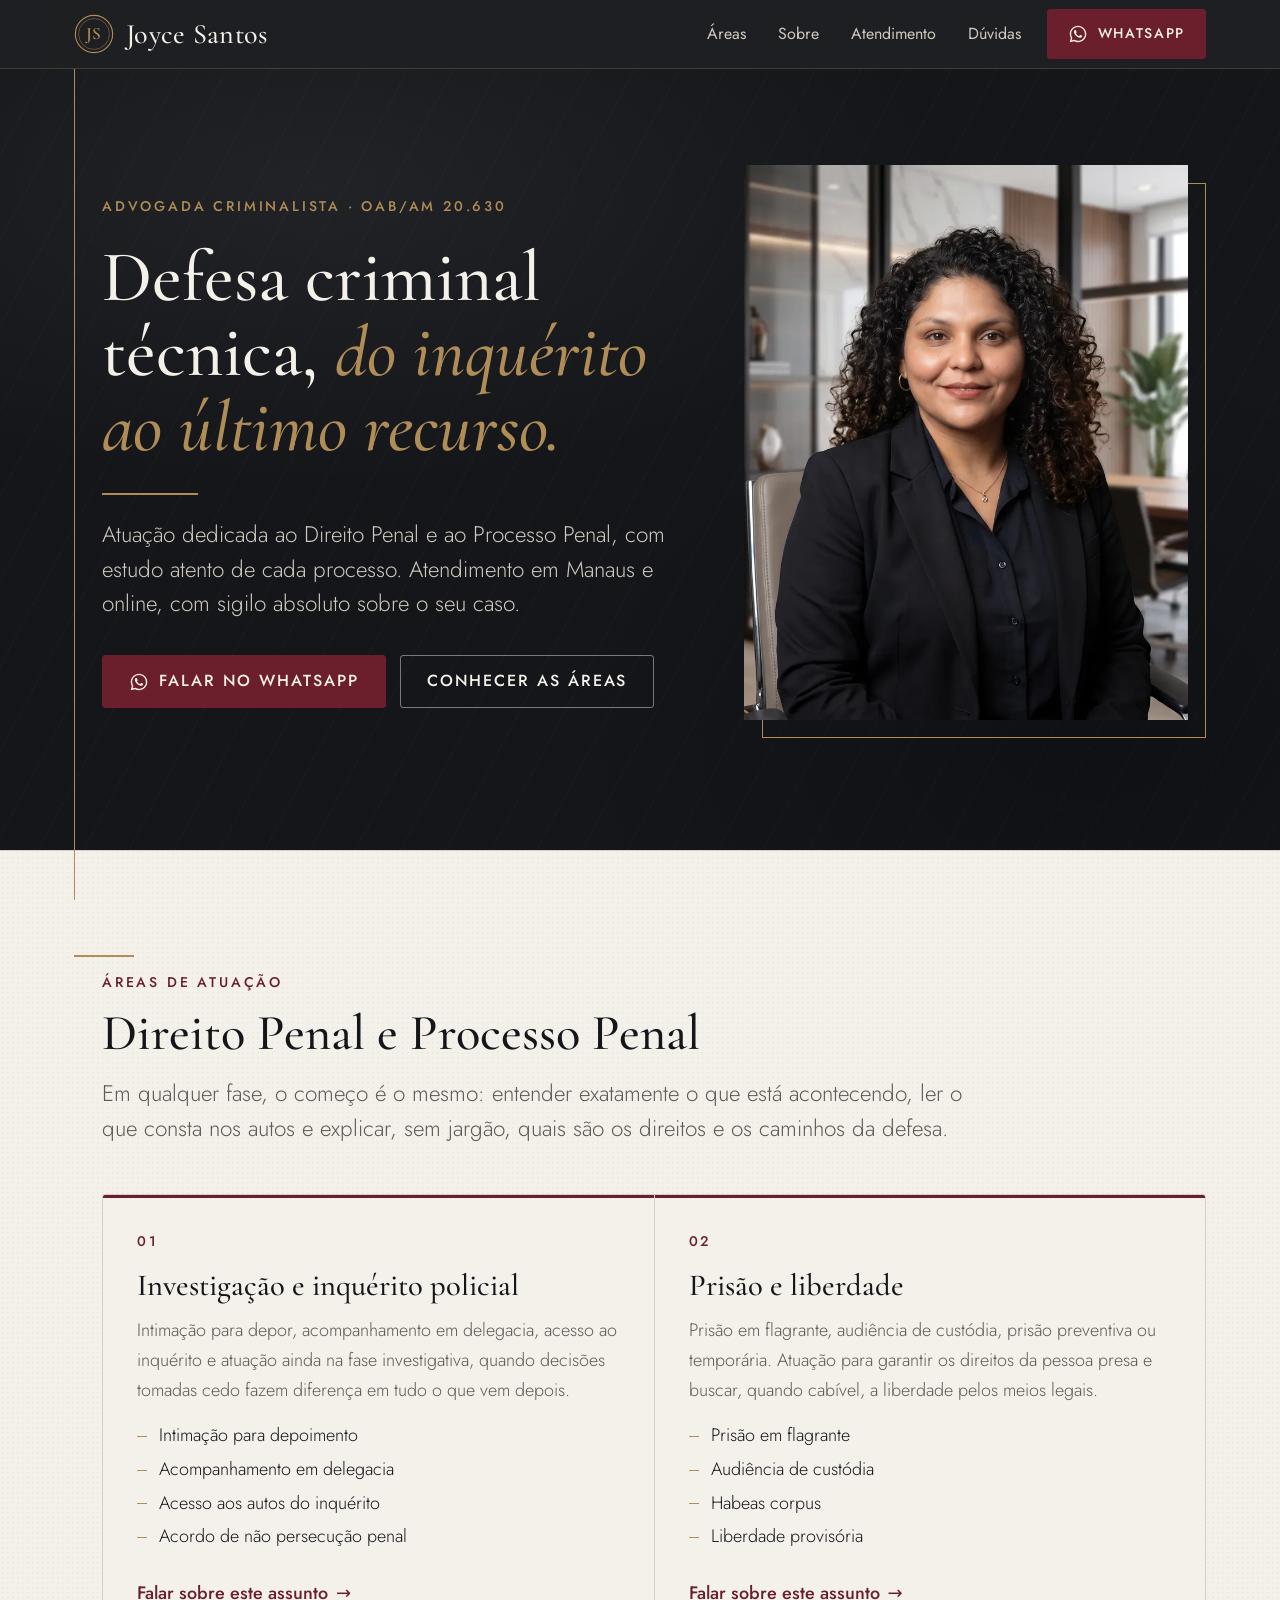
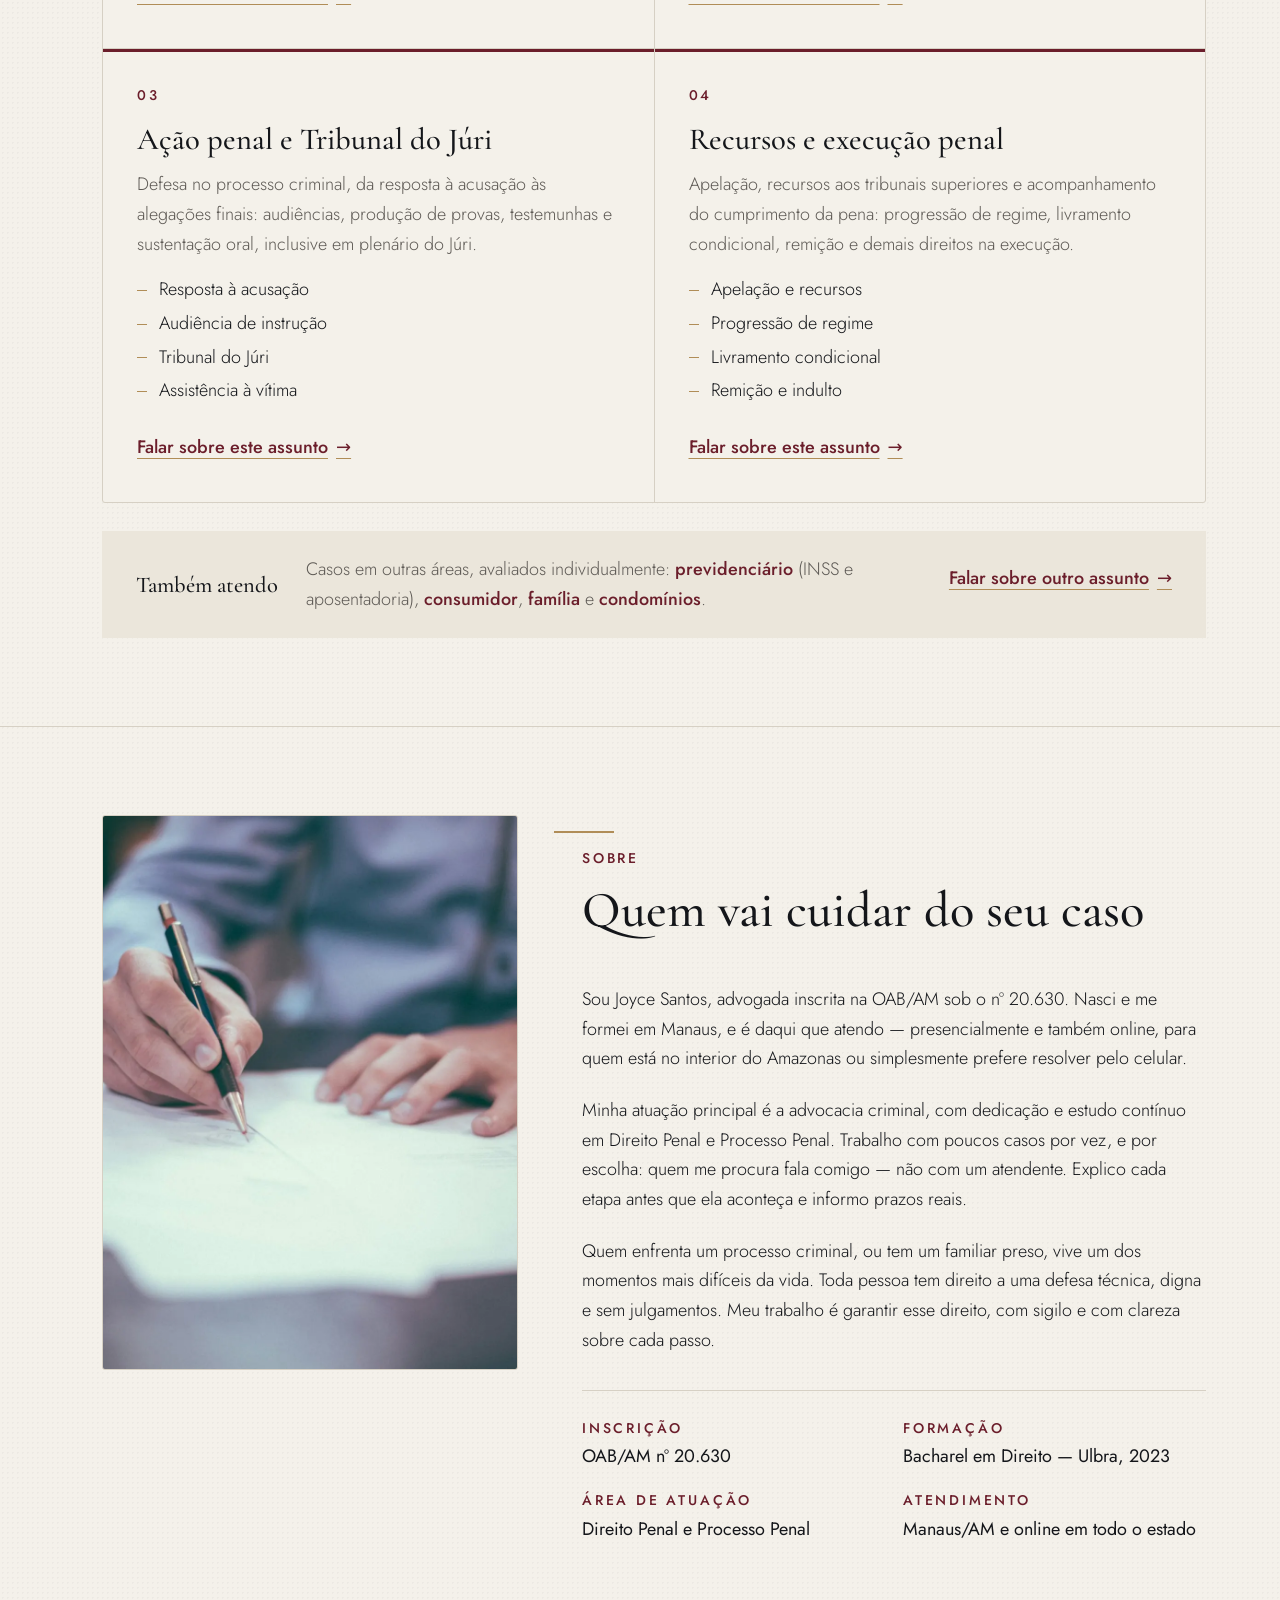
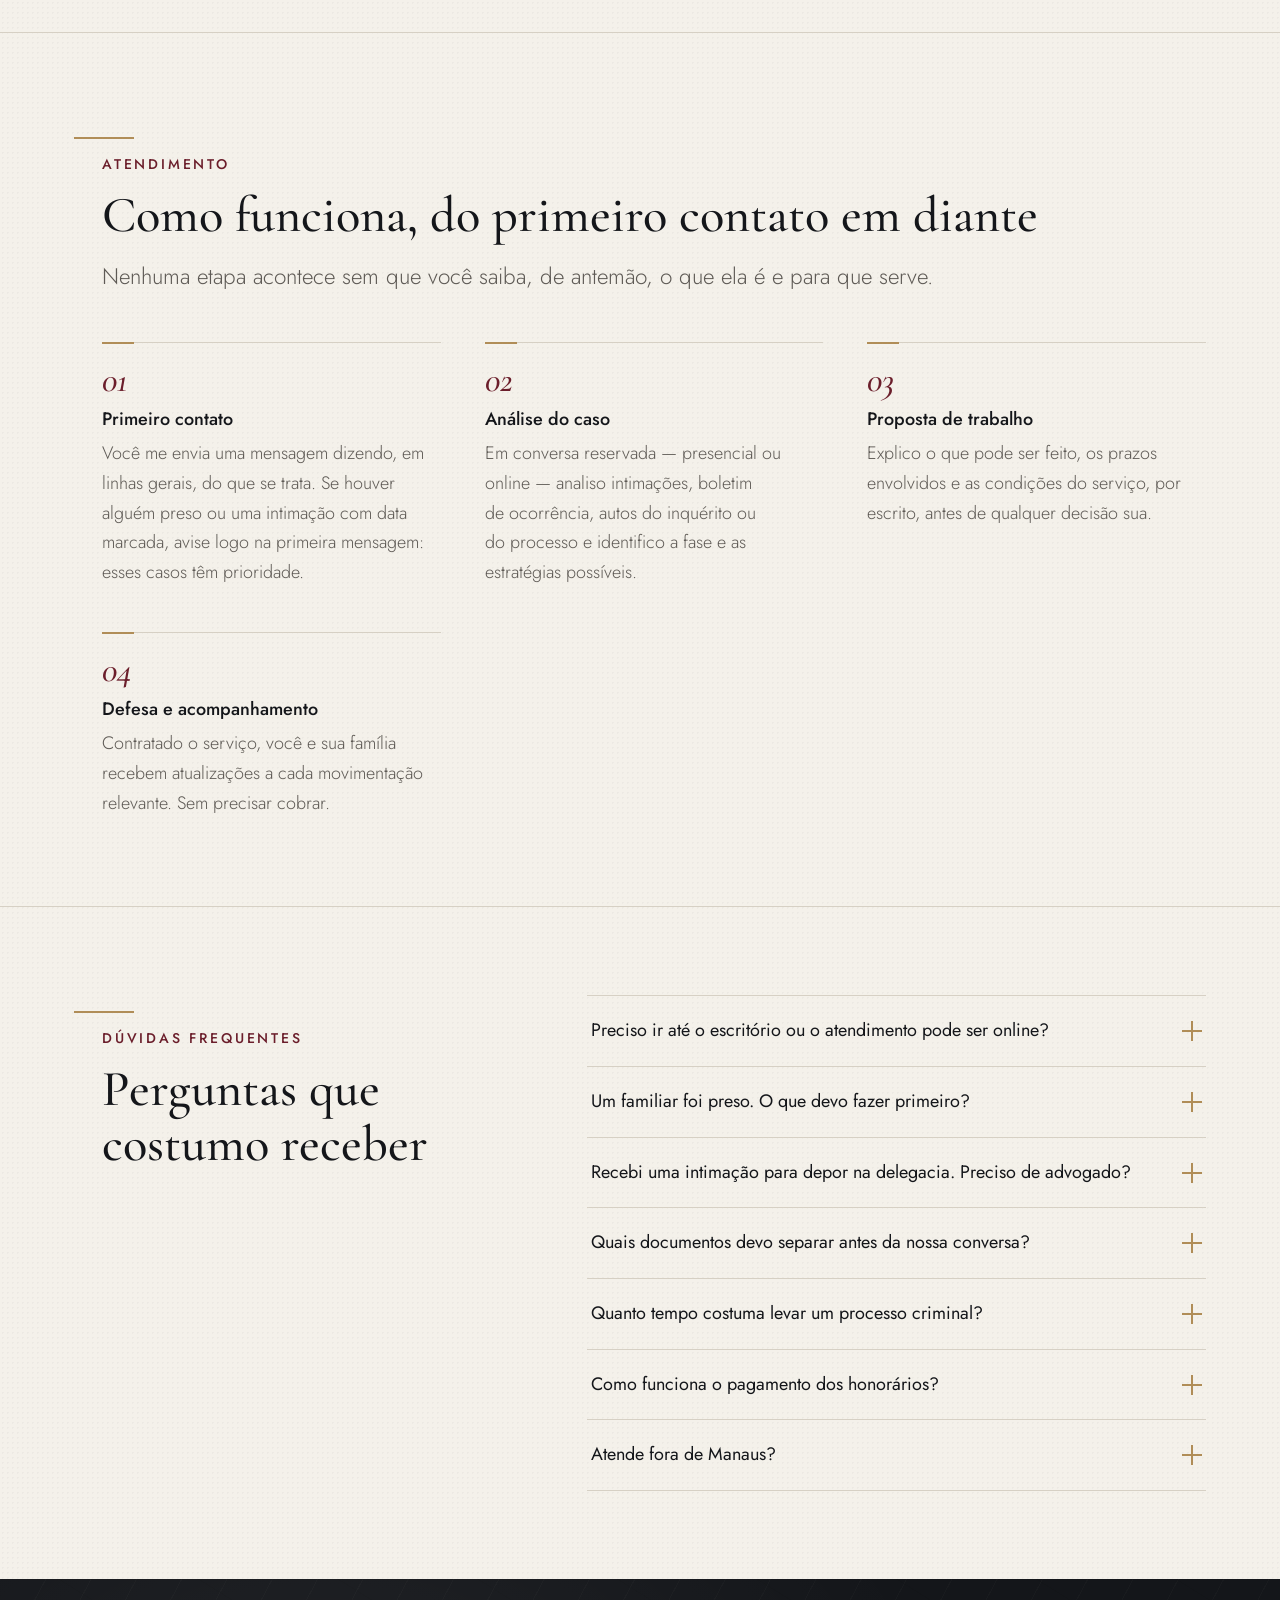
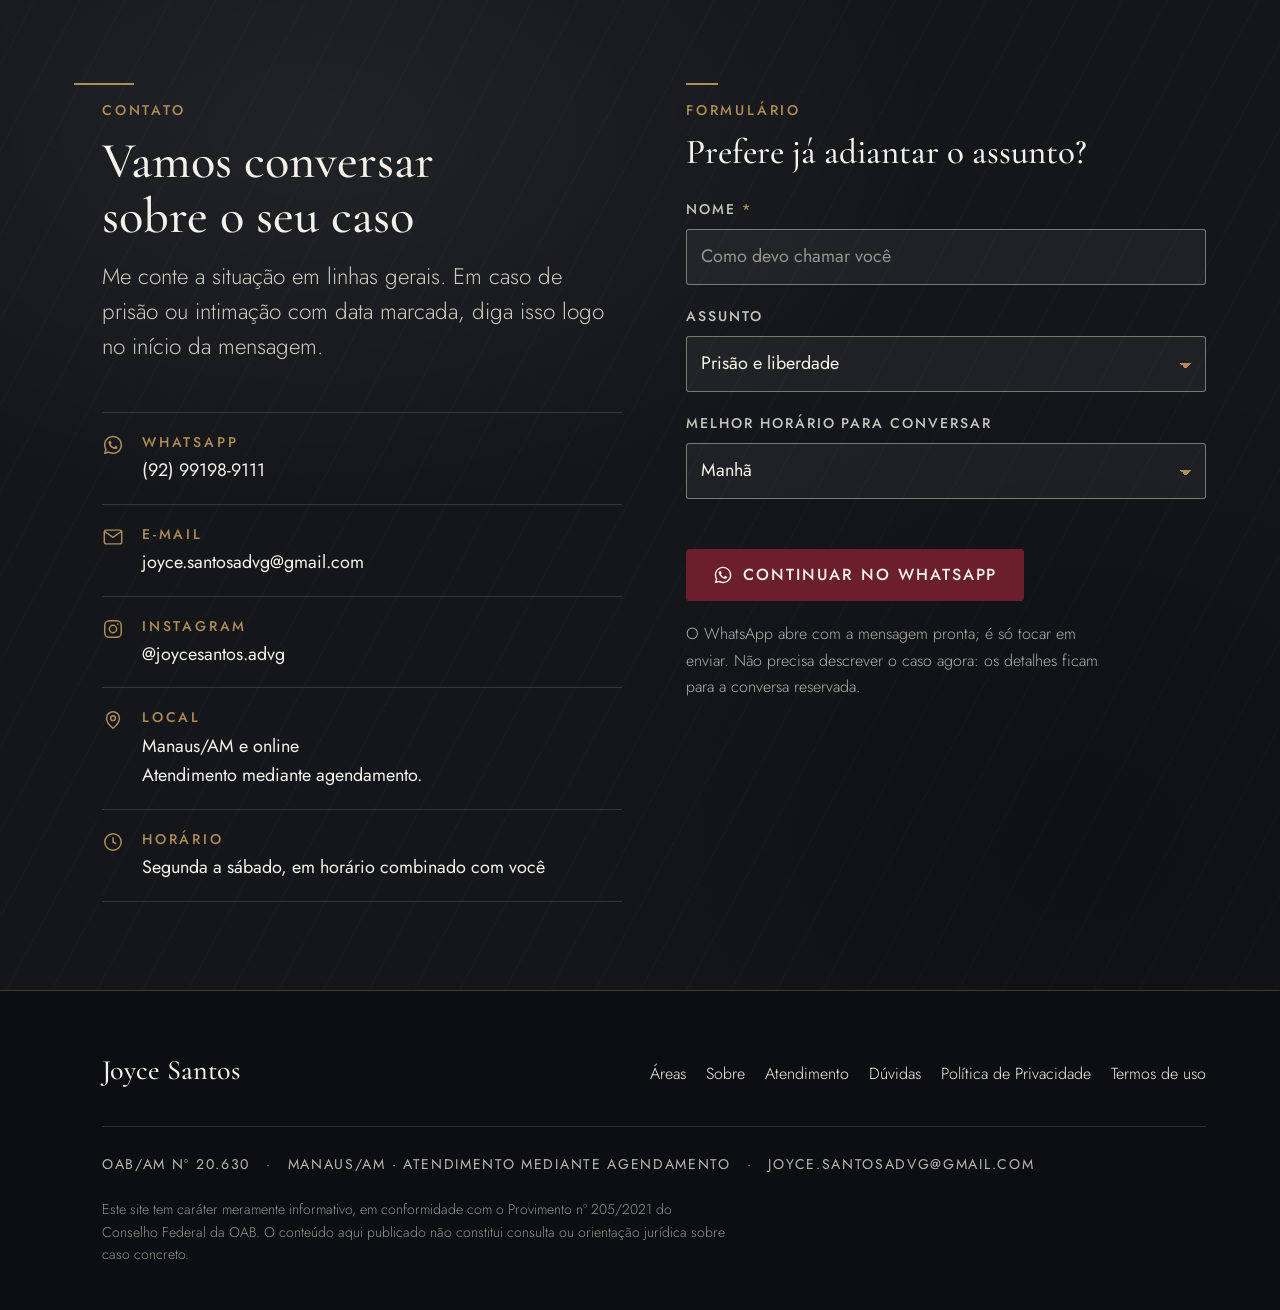
==== commit 4e5f3c9c: "Nova identidade visual: grafite, bordô e dourado; Cormorant Garamond + Jost - Paleta oficial: grafit" ====
--- a/index.html
+++ b/index.html
@@ -4,7 +4,7 @@
 <meta charset="utf-8">
 <meta name="viewport" content="width=device-width, initial-scale=1">
 <title>Joyce Santos — Advogada Criminalista em Manaus | Direito Penal e Processo Penal</title>
-<meta name="description" content="Advogada criminalista em Manaus/AM, especialista em Direito Penal e Processo Penal. Inquérito, prisão em flagrante, habeas corpus, ação penal e recursos. Atendimento presencial e online. OAB/AM 20.630.">
+<meta name="description" content="Advogada criminalista em Manaus/AM, com atuação dedicada ao Direito Penal e ao Processo Penal. Inquérito, prisão em flagrante, habeas corpus, ação penal e recursos. Atendimento presencial e online. OAB/AM 20.630.">
 <meta name="author" content="Joyce Santos">
 <meta name="robots" content="index, follow, max-image-preview:large">
 <link rel="canonical" href="https://joycesantos.adv.br/">
@@ -14,7 +14,7 @@
 <meta property="og:locale" content="pt_BR">
 <meta property="og:site_name" content="Joyce Santos, Advogada">
 <meta property="og:title" content="Joyce Santos — Advogada Criminalista em Manaus">
-<meta property="og:description" content="Defesa criminal técnica e próxima, da investigação aos recursos. Especialista em Direito Penal e Processo Penal. Atendimento em Manaus e online.">
+<meta property="og:description" content="Defesa criminal técnica e próxima, da investigação aos recursos. Atuação dedicada ao Direito Penal e ao Processo Penal, em Manaus e online.">
 <meta property="og:url" content="https://joycesantos.adv.br/">
 <meta property="og:image" content="https://joycesantos.adv.br/img/og-joyce-santos.png">
 <meta property="og:image:width" content="1200">
@@ -22,15 +22,15 @@
 <meta property="og:image:alt" content="Joyce Santos, advogada — OAB/AM 20.630, Manaus.">
 <meta name="twitter:card" content="summary_large_image">
 
-<meta name="theme-color" content="#2F090E">
+<meta name="theme-color" content="#14161A">
 <link rel="icon" href="/favicon.svg" type="image/svg+xml">
 <link rel="apple-touch-icon" href="/img/apple-touch-icon.png">
 
 <!-- Fontes self-hosted: nada sai para CDN externa (LGPD + performance) -->
-<link rel="preload" href="fonts/playfair-display-latin-400-700.woff2" as="font" type="font/woff2" crossorigin>
-<link rel="preload" href="fonts/instrument-sans-latin-400-600.woff2" as="font" type="font/woff2" crossorigin>
+<link rel="preload" href="fonts/cormorant-garamond-latin-400-600.woff2" as="font" type="font/woff2" crossorigin>
+<link rel="preload" href="fonts/jost-latin-300-500.woff2" as="font" type="font/woff2" crossorigin>
 <link rel="stylesheet" href="css/fonts.css">
-<link rel="stylesheet" href="css/styles.css?v=9">
+<link rel="stylesheet" href="css/styles.css?v=10">
 <script>document.documentElement.className = 'js';</script>
 </head>
 
@@ -40,7 +40,7 @@
 
 <header class="cabecalho" id="cabecalho">
   <div class="envelope">
-    <a class="marca" href="/"><svg class="selo" viewBox="0 0 44 44" aria-hidden="true"><circle cx="22" cy="22" r="20.5" fill="none" stroke="currentColor" stroke-width="1.2"/><circle cx="22" cy="22" r="17" fill="none" stroke="currentColor" stroke-width="0.5"/><text x="22" y="28" text-anchor="middle" font-family="'Playfair Display', Georgia, serif" font-size="17" font-weight="600" fill="currentColor">JS</text></svg>Joyce Santos</a>
+    <a class="marca" href="/"><svg class="selo" viewBox="0 0 44 44" aria-hidden="true"><circle cx="22" cy="22" r="20.5" fill="none" stroke="currentColor" stroke-width="1.2"/><circle cx="22" cy="22" r="17" fill="none" stroke="currentColor" stroke-width="0.5"/><text x="22" y="28" text-anchor="middle" font-family="'Cormorant Garamond', Garamond, serif" font-size="19" font-weight="600" fill="currentColor">JS</text></svg>Joyce Santos</a>
     <button class="menu-botao" type="button" aria-expanded="false" aria-controls="menu">
       <span class="menu-icone" aria-hidden="true"></span>
       <span class="menu-texto">Menu</span>
@@ -67,7 +67,7 @@
         <p class="rotulo">Advogada criminalista&nbsp;·&nbsp;OAB/AM 20.630</p>
         <h1 id="titulo-timbre">Defesa criminal técnica, <em>do inquérito ao último recurso.</em></h1>
         <div class="filete" aria-hidden="true"></div>
-        <p class="intro">Especialista em Direito Penal e Processo Penal. Atendimento em Manaus e online, com sigilo absoluto sobre o seu caso.</p>
+        <p class="intro">Atuação dedicada ao Direito Penal e ao Processo Penal, com estudo atento de cada processo. Atendimento em Manaus e online, com sigilo absoluto sobre o seu caso.</p>
         <div class="acoes">
           <a class="btn btn--primario" href="https://wa.me/5592991989111?text=Ol%C3%A1%2C%20gostaria%20de%20tirar%20uma%20d%C3%BAvida%20jur%C3%ADdica." rel="noopener" target="_blank">
             <svg viewBox="0 0 24 24" fill="currentColor" aria-hidden="true"><path d="M12.04 2C6.58 2 2.13 6.45 2.13 11.91c0 1.75.46 3.45 1.32 4.95L2 22l5.25-1.38a9.9 9.9 0 0 0 4.79 1.22h.01c5.46 0 9.91-4.45 9.91-9.91S17.5 2 12.04 2Zm0 18.15h-.01a8.2 8.2 0 0 1-4.19-1.15l-.3-.18-3.12.82.83-3.04-.2-.31a8.19 8.19 0 0 1-1.26-4.38c0-4.54 3.7-8.23 8.25-8.23 2.2 0 4.27.86 5.83 2.42a8.18 8.18 0 0 1 2.41 5.82c0 4.54-3.7 8.23-8.24 8.23Zm4.52-6.16c-.25-.13-1.47-.72-1.69-.8-.23-.09-.39-.13-.56.12-.16.25-.64.8-.78.97-.15.16-.29.19-.53.06-.25-.12-1.05-.38-1.99-1.23-.74-.65-1.24-1.46-1.38-1.71-.15-.25-.02-.38.11-.5.11-.11.25-.29.37-.44.13-.15.17-.25.25-.42.09-.16.04-.31-.02-.44-.06-.12-.56-1.35-.76-1.84-.2-.48-.4-.42-.56-.43h-.47c-.16 0-.43.06-.65.31-.22.25-.85.83-.85 2.03s.87 2.35.99 2.51c.13.16 1.72 2.62 4.16 3.67.58.25 1.03.4 1.39.51.58.19 1.11.16 1.53.1.47-.07 1.47-.6 1.67-1.18.21-.58.21-1.07.15-1.18-.06-.11-.23-.17-.47-.29Z"/></svg>
@@ -77,7 +77,7 @@
         </div>
       </div>
       <figure class="retrato">
-        <img src="img/retrato-joyce.svg" width="800" height="1000" alt="Retrato de Joyce Santos, advogada, em seu ambiente de trabalho." fetchpriority="high" decoding="async">
+        <img src="img/retrato-joyce.webp" width="800" height="1000" alt="Retrato de Joyce Santos, advogada, em seu ambiente de trabalho." fetchpriority="high" decoding="async">
       </figure>
     </div>
   </section>
@@ -157,7 +157,7 @@
   <section class="secao sobre" id="sobre" aria-labelledby="titulo-sobre">
     <div class="envelope">
       <figure class="sobre-foto revela">
-        <img src="img/contexto-mesa.svg" width="600" height="800" alt="Mesa de trabalho com documentos e caderno de anotações." loading="lazy" decoding="async">
+        <img src="img/contexto-mesa.webp" width="900" height="1200" alt="Mãos com caneta assinando documentos sobre a mesa." loading="lazy" decoding="async">
       </figure>
 
       <div class="sobre-texto">
@@ -168,7 +168,7 @@
 
         <p class="revela d2">Sou Joyce Santos, advogada inscrita na OAB/AM sob o nº 20.630. Nasci e me formei em Manaus, e é daqui que atendo&nbsp;— presencialmente e também online, para quem está no interior do Amazonas ou simplesmente prefere resolver pelo celular.</p>
 
-        <p class="revela d3">Minha atuação principal é a advocacia criminal, com especialização em Direito Penal e Processo Penal. Trabalho com poucos casos por vez, e por escolha: quem me procura fala comigo&nbsp;— não com um atendente. Explico cada etapa antes que ela aconteça e informo prazos reais.</p>
+        <p class="revela d3">Minha atuação principal é a advocacia criminal, com dedicação e estudo contínuo em Direito Penal e Processo Penal. Trabalho com poucos casos por vez, e por escolha: quem me procura fala comigo&nbsp;— não com um atendente. Explico cada etapa antes que ela aconteça e informo prazos reais.</p>
 
         <p class="revela d4">Quem enfrenta um processo criminal, ou tem um familiar preso, vive um dos momentos mais difíceis da vida. Toda pessoa tem direito a uma defesa técnica, digna e sem julgamentos. Meu trabalho é garantir esse direito, com sigilo e com clareza sobre cada passo.</p>
 
@@ -182,7 +182,7 @@
             <dd>Bacharel em Direito&nbsp;— Ulbra, 2023</dd>
           </div>
           <div>
-            <dt>Especialização</dt>
+            <dt>Área de atuação</dt>
             <dd>Direito Penal e Processo Penal</dd>
           </div>
           <div>
@@ -444,7 +444,7 @@
   "@type": "Attorney",
   "@id": "https://joycesantos.adv.br/#advogada",
   "name": "Joyce Santos",
-  "description": "Advogada criminalista em Manaus/AM, especialista em Direito Penal e Processo Penal. Também atende casos de direito previdenciário, do consumidor, de família e condominial.",
+  "description": "Advogada criminalista em Manaus/AM, com atuação dedicada ao Direito Penal e ao Processo Penal. Também atende casos de direito previdenciário, do consumidor, de família e condominial.",
   "url": "https://joycesantos.adv.br/",
   "image": "https://joycesantos.adv.br/img/og-joyce-santos.png",
   "telephone": "+55-92-99198-9111",
--- a/css/fonts.css
+++ b/css/fonts.css
@@ -1,91 +1,55 @@
 /* Gerado por scripts/fetch-fonts.sh - nao editar a mao. */
 
 @font-face {
-  font-family: 'IBM Plex Mono';
-  font-style: normal;
-  font-weight: 400;
+  font-family: 'Cormorant Garamond';
+  font-style: italic;
+  font-weight: 400 600;
   font-display: swap;
-  src: url('../fonts/ibm-plex-mono-latin-ext-400.woff2') format('woff2');
+  src: url('../fonts/cormorant-garamond-latin-ext-400-600-italic.woff2') format('woff2');
   unicode-range: U+0100-02BA, U+02BD-02C5, U+02C7-02CC, U+02CE-02D7, U+02DD-02FF, U+0304, U+0308, U+0329, U+1D00-1DBF, U+1E00-1E9F, U+1EF2-1EFF, U+2020, U+20A0-20AB, U+20AD-20C4, U+2113, U+2C60-2C7F, U+A720-A7FF;
 }
 
 @font-face {
-  font-family: 'IBM Plex Mono';
-  font-style: normal;
-  font-weight: 400;
+  font-family: 'Cormorant Garamond';
+  font-style: italic;
+  font-weight: 400 600;
   font-display: swap;
-  src: url('../fonts/ibm-plex-mono-latin-400.woff2') format('woff2');
+  src: url('../fonts/cormorant-garamond-latin-400-600-italic.woff2') format('woff2');
   unicode-range: U+0000-00FF, U+0131, U+0152-0153, U+02BB-02BC, U+02C6, U+02DA, U+02DC, U+0304, U+0308, U+0329, U+2000-206F, U+20AC, U+2122, U+2191, U+2193, U+2212, U+2215, U+FEFF, U+FFFD;
 }
 
 @font-face {
-  font-family: 'IBM Plex Mono';
+  font-family: 'Cormorant Garamond';
   font-style: normal;
-  font-weight: 500;
+  font-weight: 400 600;
   font-display: swap;
-  src: url('../fonts/ibm-plex-mono-latin-ext-500.woff2') format('woff2');
+  src: url('../fonts/cormorant-garamond-latin-ext-400-600.woff2') format('woff2');
   unicode-range: U+0100-02BA, U+02BD-02C5, U+02C7-02CC, U+02CE-02D7, U+02DD-02FF, U+0304, U+0308, U+0329, U+1D00-1DBF, U+1E00-1E9F, U+1EF2-1EFF, U+2020, U+20A0-20AB, U+20AD-20C4, U+2113, U+2C60-2C7F, U+A720-A7FF;
 }
 
 @font-face {
-  font-family: 'IBM Plex Mono';
+  font-family: 'Cormorant Garamond';
   font-style: normal;
-  font-weight: 500;
+  font-weight: 400 600;
   font-display: swap;
-  src: url('../fonts/ibm-plex-mono-latin-500.woff2') format('woff2');
+  src: url('../fonts/cormorant-garamond-latin-400-600.woff2') format('woff2');
   unicode-range: U+0000-00FF, U+0131, U+0152-0153, U+02BB-02BC, U+02C6, U+02DA, U+02DC, U+0304, U+0308, U+0329, U+2000-206F, U+20AC, U+2122, U+2191, U+2193, U+2212, U+2215, U+FEFF, U+FFFD;
 }
 
 @font-face {
-  font-family: 'Instrument Sans';
+  font-family: 'Jost';
   font-style: normal;
-  font-weight: 400 600;
+  font-weight: 300 500;
   font-display: swap;
-  src: url('../fonts/instrument-sans-latin-ext-400-600.woff2') format('woff2');
+  src: url('../fonts/jost-latin-ext-300-500.woff2') format('woff2');
   unicode-range: U+0100-02BA, U+02BD-02C5, U+02C7-02CC, U+02CE-02D7, U+02DD-02FF, U+0304, U+0308, U+0329, U+1D00-1DBF, U+1E00-1E9F, U+1EF2-1EFF, U+2020, U+20A0-20AB, U+20AD-20C4, U+2113, U+2C60-2C7F, U+A720-A7FF;
 }
 
 @font-face {
-  font-family: 'Instrument Sans';
+  font-family: 'Jost';
   font-style: normal;
-  font-weight: 400 600;
+  font-weight: 300 500;
   font-display: swap;
-  src: url('../fonts/instrument-sans-latin-400-600.woff2') format('woff2');
+  src: url('../fonts/jost-latin-300-500.woff2') format('woff2');
   unicode-range: U+0000-00FF, U+0131, U+0152-0153, U+02BB-02BC, U+02C6, U+02DA, U+02DC, U+0304, U+0308, U+0329, U+2000-206F, U+20AC, U+2122, U+2191, U+2193, U+2212, U+2215, U+FEFF, U+FFFD;
 }
-
-@font-face {
-  font-family: 'Playfair Display';
-  font-style: italic;
-  font-weight: 400 700;
-  font-display: swap;
-  src: url('../fonts/playfair-display-latin-ext-400-700-italic.woff2') format('woff2');
-  unicode-range: U+0100-02BA, U+02BD-02C5, U+02C7-02CC, U+02CE-02D7, U+02DD-02FF, U+0304, U+0308, U+0329, U+1D00-1DBF, U+1E00-1E9F, U+1EF2-1EFF, U+2020, U+20A0-20AB, U+20AD-20C4, U+2113, U+2C60-2C7F, U+A720-A7FF;
-}
-
-@font-face {
-  font-family: 'Playfair Display';
-  font-style: italic;
-  font-weight: 400 700;
-  font-display: swap;
-  src: url('../fonts/playfair-display-latin-400-700-italic.woff2') format('woff2');
-  unicode-range: U+0000-00FF, U+0131, U+0152-0153, U+02BB-02BC, U+02C6, U+02DA, U+02DC, U+0304, U+0308, U+0329, U+2000-206F, U+20AC, U+2122, U+2191, U+2193, U+2212, U+2215, U+FEFF, U+FFFD;
-}
-
-@font-face {
-  font-family: 'Playfair Display';
-  font-style: normal;
-  font-weight: 400 700;
-  font-display: swap;
-  src: url('../fonts/playfair-display-latin-ext-400-700.woff2') format('woff2');
-  unicode-range: U+0100-02BA, U+02BD-02C5, U+02C7-02CC, U+02CE-02D7, U+02DD-02FF, U+0304, U+0308, U+0329, U+1D00-1DBF, U+1E00-1E9F, U+1EF2-1EFF, U+2020, U+20A0-20AB, U+20AD-20C4, U+2113, U+2C60-2C7F, U+A720-A7FF;
-}
-
-@font-face {
-  font-family: 'Playfair Display';
-  font-style: normal;
-  font-weight: 400 700;
-  font-display: swap;
-  src: url('../fonts/playfair-display-latin-400-700.woff2') format('woff2');
-  unicode-range: U+0000-00FF, U+0131, U+0152-0153, U+02BB-02BC, U+02C6, U+02DA, U+02DC, U+0304, U+0308, U+0329, U+2000-206F, U+20AC, U+2122, U+2191, U+2193, U+2212, U+2215, U+FEFF, U+FFFD;
-}
--- a/css/styles.css
+++ b/css/styles.css
@@ -1,28 +1,37 @@
 /* ==========================================================================
    Joyce Santos, Advogada Criminalista — folha de estilo unica
-   Conceito: "Toga" (tema D3, bordo noite). Faixas escuras em bordo com
-   textura de veludo (topo, contato) e secoes de leitura em marfim.
+   Identidade 2026: Grafite + Bordo + Dourado + Marfim + Pedra.
+   Faixas escuras em grafite (topo, contato), secoes de leitura em marfim,
+   bordo nos botoes/destaques e dourado so em detalhes e linhas.
+   Proporcao: 60% grafite ou marfim, 25% texto, 10% bordo, 5% dourado.
+   Regra: nunca dourado em texto pequeno sobre marfim.
    Ordem: tokens > reset > tipografia > margem > header > secoes > rodape.
    ========================================================================== */
 
 /* --- 1. Tokens ---------------------------------------------------------- */
 :root {
-  /* Paleta "Toga / bordo noite" */
-  --tinta:  #1E1414;   /* texto principal sobre claro */
-  --bordo:  #2F090E;   /* cor da marca: faixas escuras, titulos */
-  --bordo-2:#45121A;   /* hover / superficie levemente mais clara */
-  --noite:  #1A0508;   /* rodape */
-  --latao:  #A87C3E;   /* filetes e detalhes decorativos sobre claro */
-  --ouro:   #D9B47E;   /* destaque sobre bordo (botoes, rotulos) — 9:1 */
-  --ouro-texto: #7E5A26; /* rotulos pequenos sobre marfim — 5,6:1 */
-  --papel:  #F5F0E8;   /* marfim */
-  --nevoa:  #DCCFC2;   /* divisorias sobre marfim */
-  --carvao: #4D3F3D;   /* texto secundario sobre marfim — 9:1 */
-
-  /* Texto sobre bordo */
-  --sobre-escuro: #E6D6CC;
+  /* Paleta oficial */
+  --grafite: #14161A;  /* principal / fundos escuros */
+  --bordo:   #6B1E2B;  /* destaque / botoes / titulos de area — 10:1 sobre marfim */
+  --bordo-2: #82293A;  /* hover do bordo */
+  --dourado: #B08D57;  /* detalhes e linhas — 6:1 sobre grafite; nunca texto pequeno sobre marfim */
+  --papel:   #F4F1EA;  /* marfim: fundo claro */
+  --pedra:   #5E5A55;  /* textos secundarios — 6,2:1 sobre marfim */
+
+  /* Derivados */
+  --tinta:  var(--grafite);  /* texto principal sobre claro */
+  --noite:  #0D0E11;         /* rodape, um tom abaixo do grafite */
+  --latao:  var(--dourado);  /* filetes sobre claro */
+  --ouro:   var(--dourado);  /* destaques sobre grafite */
+  --ouro-texto: var(--bordo);/* rotulos pequenos sobre marfim */
+  --carvao: var(--pedra);
+  --nevoa:  #D6D0C4;         /* divisorias sobre marfim */
+  --papel-2: #EBE6DB;        /* faixa discreta sobre marfim */
+
+  /* Texto sobre grafite */
+  --sobre-escuro: #CFC9BE;
   --erro: #F4C2AC;
-  --papel-fraco: rgba(245, 240, 232, 0.72);
+  --papel-fraco: rgba(244, 241, 234, 0.72);
 
   /* Texturas (so gradientes: nada de imagem externa) */
   --veludo:
@@ -30,7 +39,7 @@
     radial-gradient(ellipse 60% 70% at 85% 85%, rgba(0,0,0,0.25), transparent 70%),
     repeating-linear-gradient(118deg, rgba(255,255,255,0.02) 0 1px, transparent 1px 40px),
     repeating-linear-gradient(32deg, rgba(0,0,0,0.06) 0 1px, transparent 1px 74px);
-  --grao: radial-gradient(rgba(60,10,16,0.035) 1px, transparent 1px);
+  --grao: radial-gradient(rgba(20,22,26,0.03) 1px, transparent 1px);
 
   /* Tipografia — base 18px, razao 1.25 */
   --fs-xs:   0.78rem;
@@ -42,9 +51,11 @@
   --fs-3xl:  2.44rem;
   --fs-4xl:  3.05rem;
 
-  --display: 'Playfair Display', Georgia, 'Times New Roman', serif;
-  --corpo:   'Instrument Sans', system-ui, -apple-system, 'Segoe UI', sans-serif;
-  --mono:    'IBM Plex Mono', ui-monospace, 'SFMono-Regular', Consolas, monospace;
+  /* Titulos: Cormorant Garamond 500 (italico para a enfase).
+     Textos: Jost 300 corrido, 400 legendas, 500 rotulos em caixa alta. */
+  --display: 'Cormorant Garamond', Garamond, 'Times New Roman', serif;
+  --corpo:   'Jost', system-ui, -apple-system, 'Segoe UI', sans-serif;
+  --rotulo-espaco: 0.2em;
 
   /* Ritmo */
   --medida: 68ch;          /* medida de linha maxima */
@@ -72,6 +83,7 @@
   color: var(--tinta);
   font-family: var(--corpo);
   font-size: var(--fs-base);
+  font-weight: 300;
   line-height: 1.65;
   -webkit-font-smoothing: antialiased;
   overflow-x: hidden;
@@ -85,15 +97,18 @@
 /* --- 3. Tipografia ------------------------------------------------------ */
 h1, h2, h3 {
   font-family: var(--display);
-  font-weight: 600;
-  line-height: 1.1;
-  letter-spacing: -0.01em;
+  font-weight: 500;
+  line-height: 1.08;
+  letter-spacing: 0;
   text-wrap: balance;
 }
-h1 { font-size: clamp(2.15rem, 1.4rem + 3.4vw, 3.35rem); line-height: 1.06; }
-h2 { font-size: clamp(1.7rem, 1.3rem + 1.8vw, 2.33rem); color: var(--bordo); }
-h3 { font-size: var(--fs-lg); color: var(--bordo); }
+/* Cormorant tem olho pequeno: tamanhos ~15% maiores que um serif comum */
+h1 { font-size: clamp(2.5rem, 1.55rem + 4.1vw, 4rem); line-height: 1.04; }
+h2 { font-size: clamp(2rem, 1.5rem + 2.1vw, 2.8rem); color: var(--grafite); }
+h3 { font-size: var(--fs-xl); color: var(--grafite); }
 h1 em, h2 em { font-style: italic; font-weight: 500; }
+h2 em { color: var(--bordo); }
+strong, b { font-weight: 500; }
 p  { max-width: var(--medida); text-wrap: pretty; }
 
 a { color: inherit; }
@@ -110,21 +125,22 @@
 }
 .link:hover { background-size: 100% 2px; }
 
-/* Rotulo utilitario em mono — a "referencia" da peca juridica */
+/* Rotulo: Jost Medium em caixa alta com letras espacadas */
 .rotulo {
-  font-family: var(--mono);
+  font-family: var(--corpo);
   font-size: var(--fs-xs);
   font-weight: 500;
   text-transform: uppercase;
-  letter-spacing: 0.12em;
+  letter-spacing: var(--rotulo-espaco);
   color: var(--ouro-texto);
 }
 
 .intro { font-size: var(--fs-lg); color: var(--carvao); line-height: 1.55; }
 
-/* Foco visivel em latao, em qualquer elemento (guia 6.5) */
+/* Foco visivel: bordo sobre marfim (dourado nao tem 3:1 ali);
+   as faixas escuras trocam para dourado. */
 :focus-visible {
-  outline: 2px solid var(--latao);
+  outline: 2px solid var(--bordo);
   outline-offset: 3px;
   border-radius: 2px;
 }
@@ -135,7 +151,7 @@
   left: -9999px;
   top: 0;
   z-index: 100;
-  background: var(--bordo);
+  background: var(--grafite);
   color: var(--papel);
   padding: 12px 20px;
 }
@@ -189,7 +205,7 @@
 }
 .secao > .envelope { position: relative; }
 
-/* Cabecalho de secao: rotulo em mono precedido do filete de 32px
+/* Cabecalho de secao: rotulo (Jost caixa alta) precedido do filete de 32px
    (no mobile o filete e a unica sobra da margem vertical). */
 .secao-cabeca { margin-bottom: 48px; }
 .secao-cabeca .rotulo { display: block; margin-bottom: 12px; }
@@ -218,37 +234,38 @@
   padding: 12px 26px;
   border: 1px solid transparent;
   border-radius: var(--raio);
-  font-size: var(--fs-base);
-  font-weight: 600;
-  letter-spacing: 0.005em;
+  font-size: var(--fs-sm);
+  font-weight: 500;
+  text-transform: uppercase;
+  letter-spacing: 0.12em;
   text-decoration: none;
   cursor: pointer;
   transition: background-color 200ms ease, color 200ms ease, border-color 200ms ease, transform 120ms ease;
 }
 .btn svg { width: 20px; height: 20px; flex: none; }
 
-/* Primario = ouro sobre as faixas escuras (header, topo, contato) */
+/* Primario = bordo (cor de botoes da identidade), texto marfim — 10:1 */
 .btn--primario {
-  background: var(--ouro);
-  color: var(--noite);
-  border-color: var(--ouro);
-}
-.btn--primario:hover { background: var(--papel); border-color: var(--papel); }
+  background: var(--bordo);
+  color: var(--papel);
+  border-color: var(--bordo);
+}
+.btn--primario:hover { background: var(--bordo-2); border-color: var(--dourado); }
 
 /* Secundario: contorno claro, usado sobre bordo */
 .btn--secundario {
   background: transparent;
   color: var(--papel);
-  border-color: rgba(245, 240, 232, 0.5);
+  border-color: rgba(244, 241, 234, 0.45);
 }
 .btn--secundario:hover { border-color: var(--ouro); color: var(--ouro); }
 
 .btn--claro {
-  background: var(--ouro);
-  color: var(--noite);
-  border-color: var(--ouro);
-}
-.btn--claro:hover { background: transparent; color: var(--ouro); border-color: var(--ouro); }
+  background: var(--bordo);
+  color: var(--papel);
+  border-color: var(--bordo);
+}
+.btn--claro:hover { background: var(--bordo-2); border-color: var(--dourado); }
 
 .btn:active { transform: translateY(1px); }
 
@@ -260,10 +277,10 @@
   position: sticky;
   top: 0;
   z-index: 20;
-  background: rgba(47, 9, 14, 0.96);
+  background: rgba(20, 22, 26, 0.96);
   backdrop-filter: blur(8px);
   color: var(--papel);
-  border-bottom: 1px solid rgba(217, 180, 126, 0.22);
+  border-bottom: 1px solid rgba(176, 141, 87, 0.28);
   transition: border-color 200ms ease, box-shadow 200ms ease;
 }
 .cabecalho[data-rolado='true'] {
@@ -284,7 +301,7 @@
   gap: 12px;
   text-decoration: none;
   font-family: var(--display);
-  font-size: var(--fs-lg);
+  font-size: var(--fs-xl);
   font-weight: 500;
   letter-spacing: 0.01em;
   white-space: nowrap;
@@ -300,12 +317,13 @@
   align-items: center;
   text-decoration: none;
   font-size: var(--fs-sm);
-  color: #EADFD2;
+  font-weight: 400;
+  color: var(--sobre-escuro);
   border-radius: var(--raio);
   transition: color 200ms ease;
 }
 .navegacao .nav-link:hover { color: var(--ouro); }
-.navegacao .btn { margin-left: 8px; padding-inline: 20px; font-size: var(--fs-sm); }
+.navegacao .btn { margin-left: 8px; padding-inline: 20px; font-size: var(--fs-xs); }
 
 /* Menu "hamburguer" (ate 860px). O botao so existe com JS; sem JS o header
    mostra apenas o botao de WhatsApp. */
@@ -320,8 +338,10 @@
   border: 0;
   border-radius: var(--raio);
   color: var(--papel);
-  font-size: var(--fs-sm);
-  font-weight: 600;
+  font-size: var(--fs-xs);
+  font-weight: 500;
+  text-transform: uppercase;
+  letter-spacing: var(--rotulo-espaco);
   cursor: pointer;
 }
 .menu-icone,
@@ -356,8 +376,8 @@
     align-items: stretch;
     gap: 0;
     padding: 4px var(--gutter) 24px;
-    background: var(--bordo);
-    border-bottom: 1px solid rgba(217, 180, 126, 0.22);
+    background: var(--grafite);
+    border-bottom: 1px solid rgba(176, 141, 87, 0.28);
     box-shadow: 0 16px 32px rgba(0, 0, 0, 0.35);
   }
   html.js .cabecalho[data-menu='aberto'] .navegacao { display: flex; }
@@ -366,10 +386,10 @@
     padding: 14px 0;
     font-size: var(--fs-base);
     color: var(--papel);
-    border-bottom: 1px solid rgba(245, 240, 232, 0.14);
+    border-bottom: 1px solid rgba(244, 241, 234, 0.14);
     border-radius: 0;
   }
-  html.js .navegacao .btn { margin: 20px 0 0; font-size: var(--fs-base); }
+  html.js .navegacao .btn { margin: 20px 0 0; font-size: var(--fs-sm); }
 }
 @media (max-width: 360px) { html:not(.js) .navegacao .btn { padding-inline: 14px; } }
 
@@ -377,7 +397,7 @@
 .timbre {
   border-top: 0;
   padding-block: clamp(48px, 8vw, 96px) clamp(64px, 10vw, 112px);
-  background-color: var(--bordo);
+  background-color: var(--grafite);
   background-image: var(--veludo);
   color: var(--papel);
 }
@@ -457,8 +477,8 @@
 }
 .area h3 { margin-top: 2px; }
 .area p { color: var(--carvao); }
-.area .num { font-family: var(--mono); font-size: var(--fs-xs); color: var(--ouro-texto); letter-spacing: 0.08em; }
-.area h3 { font-size: clamp(1.25rem, 1.1rem + 0.5vw, 1.4rem); }
+.area .num { font-family: var(--corpo); font-size: var(--fs-xs); font-weight: 500; color: var(--ouro-texto); letter-spacing: var(--rotulo-espaco); }
+.area h3 { font-size: clamp(1.5rem, 1.3rem + 0.6vw, 1.7rem); }
 /* Situacoes: lista de texto, nao pilulas (pilula parece botao) */
 .area-lista { display: grid; gap: 4px; padding-top: 2px; }
 .area-lista li { position: relative; padding-left: 22px; }
@@ -478,7 +498,7 @@
   align-items: center;
   gap: 8px;
   min-height: var(--toque);
-  font-weight: 600;
+  font-weight: 500;
   color: var(--bordo);
   text-decoration: underline;
   text-decoration-color: var(--latao);
@@ -496,15 +516,15 @@
   position: relative;
   margin-top: 28px;
   padding: 24px clamp(22px, 3vw, 34px);
-  background: #ECE3D6;
+  background: var(--papel-2);
   display: flex;
   flex-wrap: wrap;
   align-items: center;
   gap: 8px 28px;
 }
-.outras-areas h3 { font-size: var(--fs-base); flex: 0 0 auto; }
+.outras-areas h3 { font-size: var(--fs-lg); flex: 0 0 auto; }
 .outras-areas p { color: var(--carvao); flex: 1 1 320px; }
-.outras-areas strong { color: var(--bordo); font-weight: 600; }
+.outras-areas strong { color: var(--bordo); font-weight: 500; }
 .outras-areas .area-link { margin-top: 0; padding-top: 0; }
 
 /* --- 9. Secao 3: sobre -------------------------------------------------- */
@@ -525,8 +545,8 @@
   gap: 18px;
 }
 .credenciais div { display: grid; gap: 2px; }
-.credenciais dt { font-family: var(--mono); font-size: var(--fs-xs); text-transform: uppercase; letter-spacing: 0.08em; color: var(--ouro-texto); }
-.credenciais dd { font-size: var(--fs-base); }
+.credenciais dt { font-family: var(--corpo); font-size: var(--fs-xs); font-weight: 500; text-transform: uppercase; letter-spacing: var(--rotulo-espaco); color: var(--ouro-texto); }
+.credenciais dd { font-size: var(--fs-base); font-weight: 400; }
 @media (min-width: 700px) { .credenciais { grid-template-columns: repeat(2, minmax(0, 1fr)); } }
 @media (max-width: 860px) {
   .sobre .envelope { grid-template-columns: 1fr; }
@@ -549,15 +569,16 @@
   background: var(--latao);
 }
 .etapa .num {
-  font-family: var(--mono);
-  font-size: var(--fs-sm);
+  font-family: var(--display);
+  font-style: italic;
+  font-size: var(--fs-2xl);
   font-weight: 500;
-  color: var(--ouro-texto);
-  letter-spacing: 0.08em;
+  line-height: 1;
+  color: var(--bordo);
   display: block;
-  margin-bottom: 10px;
-}
-.etapa h3 { font-size: var(--fs-base); font-weight: 600; font-family: var(--corpo); letter-spacing: 0; color: var(--tinta); }
+  margin-bottom: 12px;
+}
+.etapa h3 { font-size: var(--fs-base); font-weight: 500; font-family: var(--corpo); letter-spacing: 0; color: var(--tinta); }
 .etapa p { margin-top: 10px; color: var(--carvao); }
 
 /* --- 11. Secao 5: FAQ --------------------------------------------------- */
@@ -582,7 +603,7 @@
   padding: 20px 4px;
   cursor: pointer;
   font-size: var(--fs-base);
-  font-weight: 600;
+  font-weight: 400;
   list-style: none;
   transition: color 200ms ease;
 }
@@ -609,7 +630,7 @@
 
 /* --- 12. Secao 6: contato ---------------------------------------------- */
 .contato {
-  background-color: var(--bordo);
+  background-color: var(--grafite);
   background-image: var(--veludo);
   color: var(--papel);
   border-top: 0;
@@ -634,33 +655,34 @@
   gap: 16px;
   align-items: start;
   padding: 18px 0;
-  border-bottom: 1px solid rgba(245, 240, 232, 0.16);
+  border-bottom: 1px solid rgba(244, 241, 234, 0.14);
   text-decoration: none;
 }
-.canal:first-child { border-top: 1px solid rgba(245, 240, 232, 0.16); }
+.canal:first-child { border-top: 1px solid rgba(244, 241, 234, 0.14); }
 .canal svg { width: 22px; height: 22px; color: var(--ouro); margin-top: 3px; }
 .canal .rotulo { display: block; margin-bottom: 2px; }
-.canal .valor { font-size: var(--fs-base); }
+.canal .valor { font-size: var(--fs-base); font-weight: 400; }
 a.canal:hover .valor { text-decoration: underline; text-decoration-color: var(--ouro); text-underline-offset: 4px; }
 .contato .acoes { margin-top: 30px; }
 
 /* Formulario: mesma cabeca da coluna esquerda, para alinhar com o h2 */
 .secao-cabeca--form { margin-bottom: 26px; }
-.secao-cabeca--form h3 { font-size: var(--fs-xl); }
+.secao-cabeca--form h3 { font-size: var(--fs-2xl); }
 .formulario { display: grid; gap: 20px; }
 .campo { display: grid; gap: 8px; }
-/* Rotulos dos campos em mono. */
-.campo > label { font-family: var(--mono); font-size: var(--fs-xs); text-transform: uppercase; letter-spacing: 0.08em; color: rgba(245, 240, 232, 0.8); }
+/* Rotulos dos campos: Jost Medium espacado. */
+.campo > label { font-family: var(--corpo); font-size: var(--fs-xs); font-weight: 500; text-transform: uppercase; letter-spacing: 0.14em; color: rgba(244, 241, 234, 0.8); }
 .campo label .req { color: var(--ouro); }
 .campo input, .campo select {
   min-height: var(--toque);
   width: 100%;
   padding: 12px 14px;
-  background: rgba(245, 240, 232, 0.06);
-  border: 1px solid rgba(245, 240, 232, 0.5); /* contorno sobre --bordo */
+  background: rgba(244, 241, 234, 0.05);
+  border: 1px solid rgba(244, 241, 234, 0.42); /* contorno sobre --grafite */
   border-radius: var(--raio);
   color: var(--papel);
   font-size: var(--fs-base);
+  font-weight: 400;
   transition: border-color 200ms ease, background-color 200ms ease;
 }
 .campo select {
@@ -672,21 +694,22 @@
   padding-right: 38px;
   text-overflow: ellipsis;
 }
-.campo select option { background: var(--bordo); color: var(--papel); }
-.campo input::placeholder { color: rgba(245, 240, 232, 0.62); } /* ~6:1 sobre --bordo */
-.campo input:hover, .campo select:hover { border-color: rgba(245, 240, 232, 0.72); }
-.campo input:focus, .campo select:focus { background: rgba(245, 240, 232, 0.1); border-color: var(--ouro); }
+.campo select option { background: var(--grafite); color: var(--papel); }
+.campo input::placeholder { color: rgba(244, 241, 234, 0.55); } /* ~7:1 sobre --grafite */
+.campo input:hover, .campo select:hover { border-color: rgba(244, 241, 234, 0.7); }
+.campo input:focus, .campo select:focus { background: rgba(244, 241, 234, 0.08); border-color: var(--ouro); }
 .campo .erro { font-size: var(--fs-sm); color: var(--erro); }
 .campo .erro:empty { display: none; }
 .campo[data-invalido='true'] input, .campo[data-invalido='true'] select { border-color: var(--erro); }
 
-.nota-form { font-size: var(--fs-sm); color: rgba(245, 240, 232, 0.7); max-width: 48ch; }
+.nota-form { font-size: var(--fs-sm); color: rgba(244, 241, 234, 0.7); max-width: 48ch; }
 
 /* --- 13. Rodape --------------------------------------------------------- */
 .rodape {
   background: var(--noite);
-  color: rgba(245, 240, 232, 0.74);
+  color: rgba(244, 241, 234, 0.74);
   padding-block: 56px 44px;
+  border-top: 1px solid rgba(176, 141, 87, 0.35);
   font-size: var(--fs-sm);
 }
 .rodape a { color: var(--papel); }
@@ -697,19 +720,19 @@
   justify-content: space-between;
   align-items: baseline;
   padding-bottom: 28px;
-  border-bottom: 1px solid rgba(245, 240, 232, 0.14);
-}
-.rodape-nome { font-family: var(--display); font-size: var(--fs-lg); color: var(--papel); }
+  border-bottom: 1px solid rgba(244, 241, 234, 0.14);
+}
+.rodape-nome { font-family: var(--display); font-size: var(--fs-xl); font-weight: 500; color: var(--papel); }
 .rodape-links { display: flex; flex-wrap: wrap; gap: 4px 20px; }
 .rodape-links a { text-decoration: none; display: inline-flex; align-items: center; min-height: var(--toque); }
 .rodape-links a:hover { text-decoration: underline; text-underline-offset: 4px; }
-.rodape-dados { display: flex; flex-wrap: wrap; gap: 6px 16px; margin-top: 26px; font-family: var(--mono); font-size: var(--fs-xs); letter-spacing: 0.04em; }
+.rodape-dados { display: flex; flex-wrap: wrap; gap: 6px 16px; margin-top: 26px; font-family: var(--corpo); font-size: var(--fs-xs); font-weight: 400; text-transform: uppercase; letter-spacing: 0.12em; }
 .rodape-dados span + span::before { content: '\00B7'; margin-right: 16px; color: var(--ouro); }
 @media (max-width: 720px) {
   .rodape-dados { flex-direction: column; }
   .rodape-dados span + span::before { display: none; }
 }
-.rodape-aviso { margin-top: 22px; max-width: 78ch; font-size: var(--fs-xs); line-height: 1.6; color: rgba(245, 240, 232, 0.58); }
+.rodape-aviso { margin-top: 22px; max-width: 78ch; font-size: var(--fs-xs); line-height: 1.6; color: rgba(244, 241, 234, 0.58); }
 
 /* --- 14. Botao flutuante de WhatsApp (mobile) --------------------------- */
 .zap-flutuante {
@@ -726,9 +749,9 @@
   background: var(--bordo);
   color: var(--papel);
   text-decoration: none;
-  font-weight: 600;
+  font-weight: 500;
   font-size: var(--fs-sm);
-  box-shadow: 0 6px 24px rgba(30, 8, 12, 0.28);
+  box-shadow: 0 6px 24px rgba(20, 22, 26, 0.3);
   transition: opacity 200ms ease, visibility 200ms ease;
 }
 .zap-flutuante svg { width: 22px; height: 22px; }
@@ -740,8 +763,8 @@
 .prosa { padding-block: 64px 80px; }
 .prosa .envelope > * { max-width: 46rem; }
 .prosa h1 { margin-bottom: 14px; }
-.prosa h2 { font-size: var(--fs-xl); margin-top: 48px; margin-bottom: 14px; }
-.prosa h3 { margin-top: 30px; margin-bottom: 8px; font-size: var(--fs-base); font-family: var(--corpo); font-weight: 600; letter-spacing: 0; }
+.prosa h2 { font-size: var(--fs-2xl); margin-top: 48px; margin-bottom: 14px; }
+.prosa h3 { margin-top: 30px; margin-bottom: 8px; font-size: var(--fs-base); font-family: var(--corpo); font-weight: 500; letter-spacing: 0; }
 .prosa p, .prosa li { color: var(--carvao); }
 .prosa p + p, .prosa ul, .prosa ol { margin-top: 14px; }
 .prosa ul + p, .prosa ol + p { margin-top: 20px; }
@@ -759,11 +782,12 @@
   content: counter(item, decimal-leading-zero);
   position: absolute;
   left: 0; top: 0.1em;
-  font-family: var(--mono);
+  font-family: var(--corpo);
   font-size: var(--fs-xs);
-  color: var(--latao);
-}
-.prosa .atualizado { font-family: var(--mono); font-size: var(--fs-xs); color: var(--carvao); text-transform: uppercase; letter-spacing: 0.08em; }
+  font-weight: 500;
+  color: var(--bordo);
+}
+.prosa .atualizado { font-family: var(--corpo); font-size: var(--fs-xs); font-weight: 500; color: var(--carvao); text-transform: uppercase; letter-spacing: var(--rotulo-espaco); }
 .voltar { display: inline-flex; align-items: center; gap: 8px; min-height: var(--toque); text-decoration: none; font-size: var(--fs-sm); color: var(--carvao); }
 .voltar:hover { color: var(--bordo); }
 .voltar-linha { margin-top: 44px; }
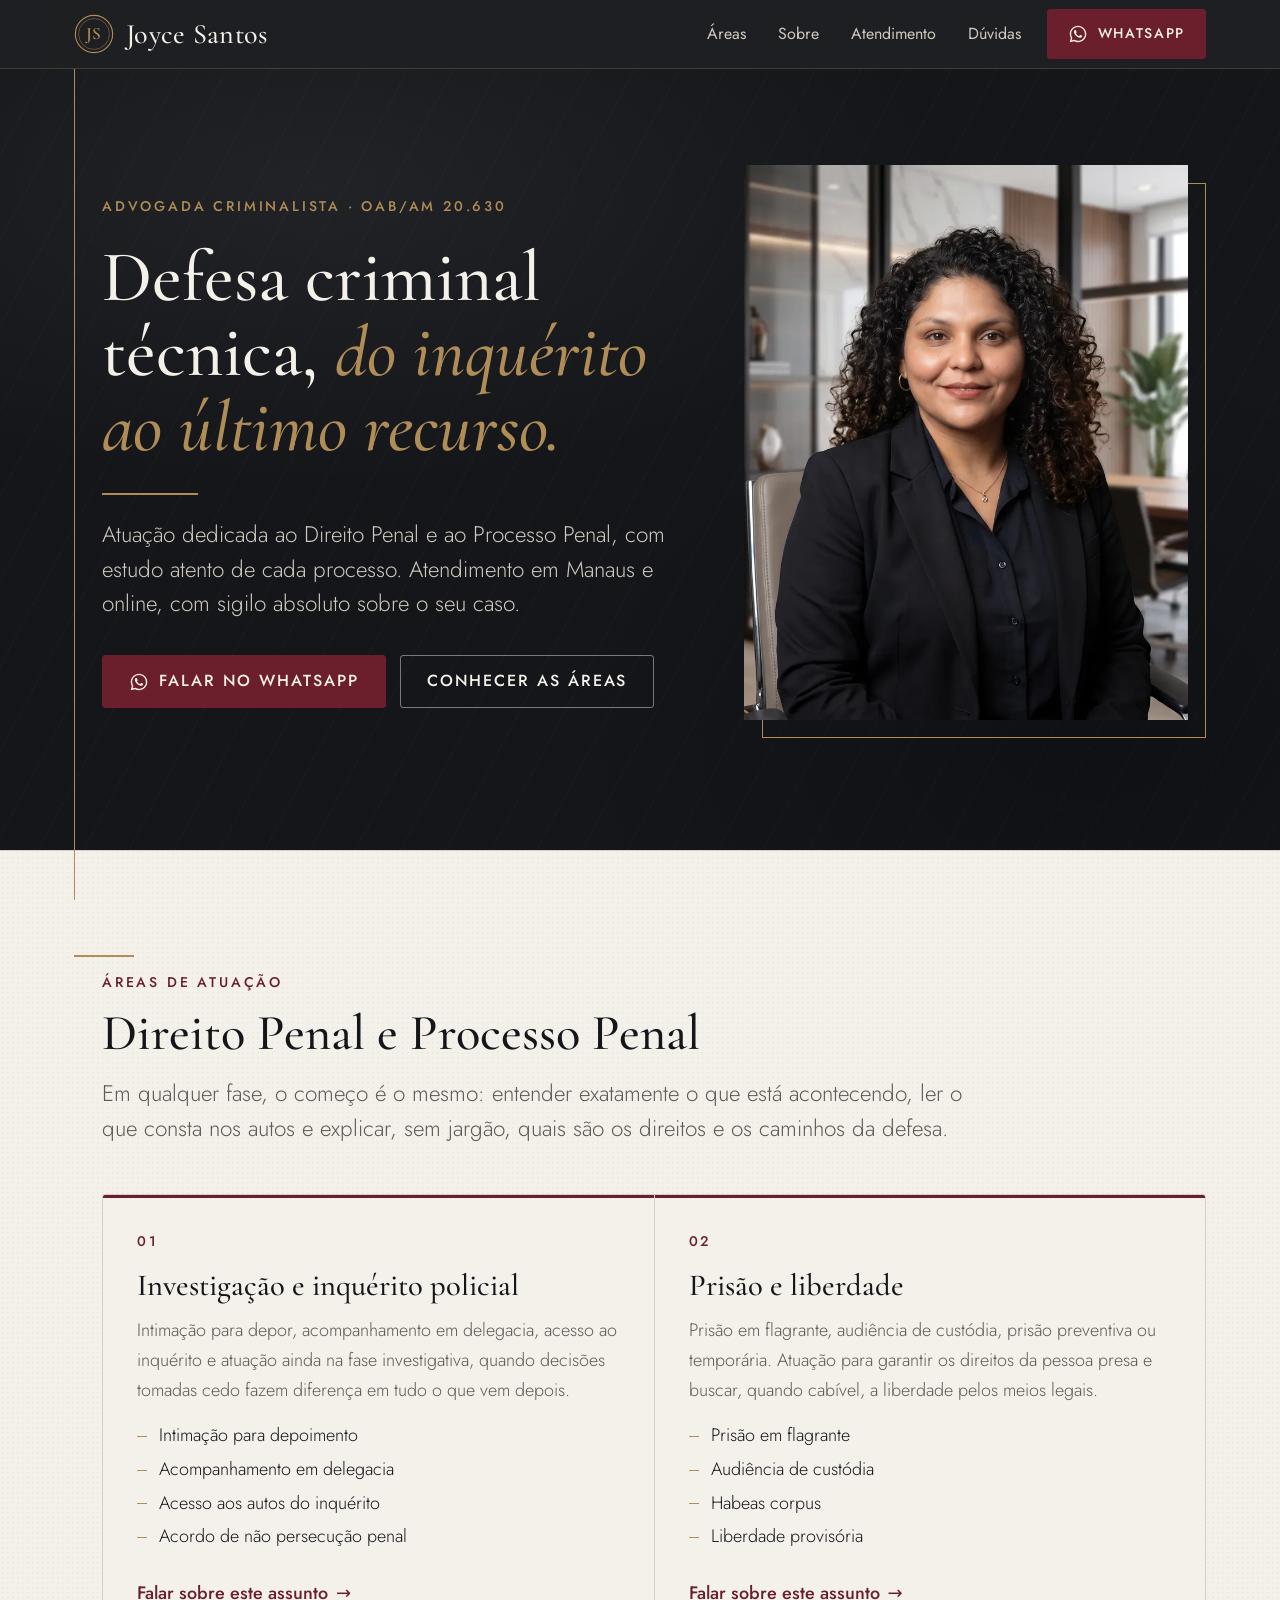
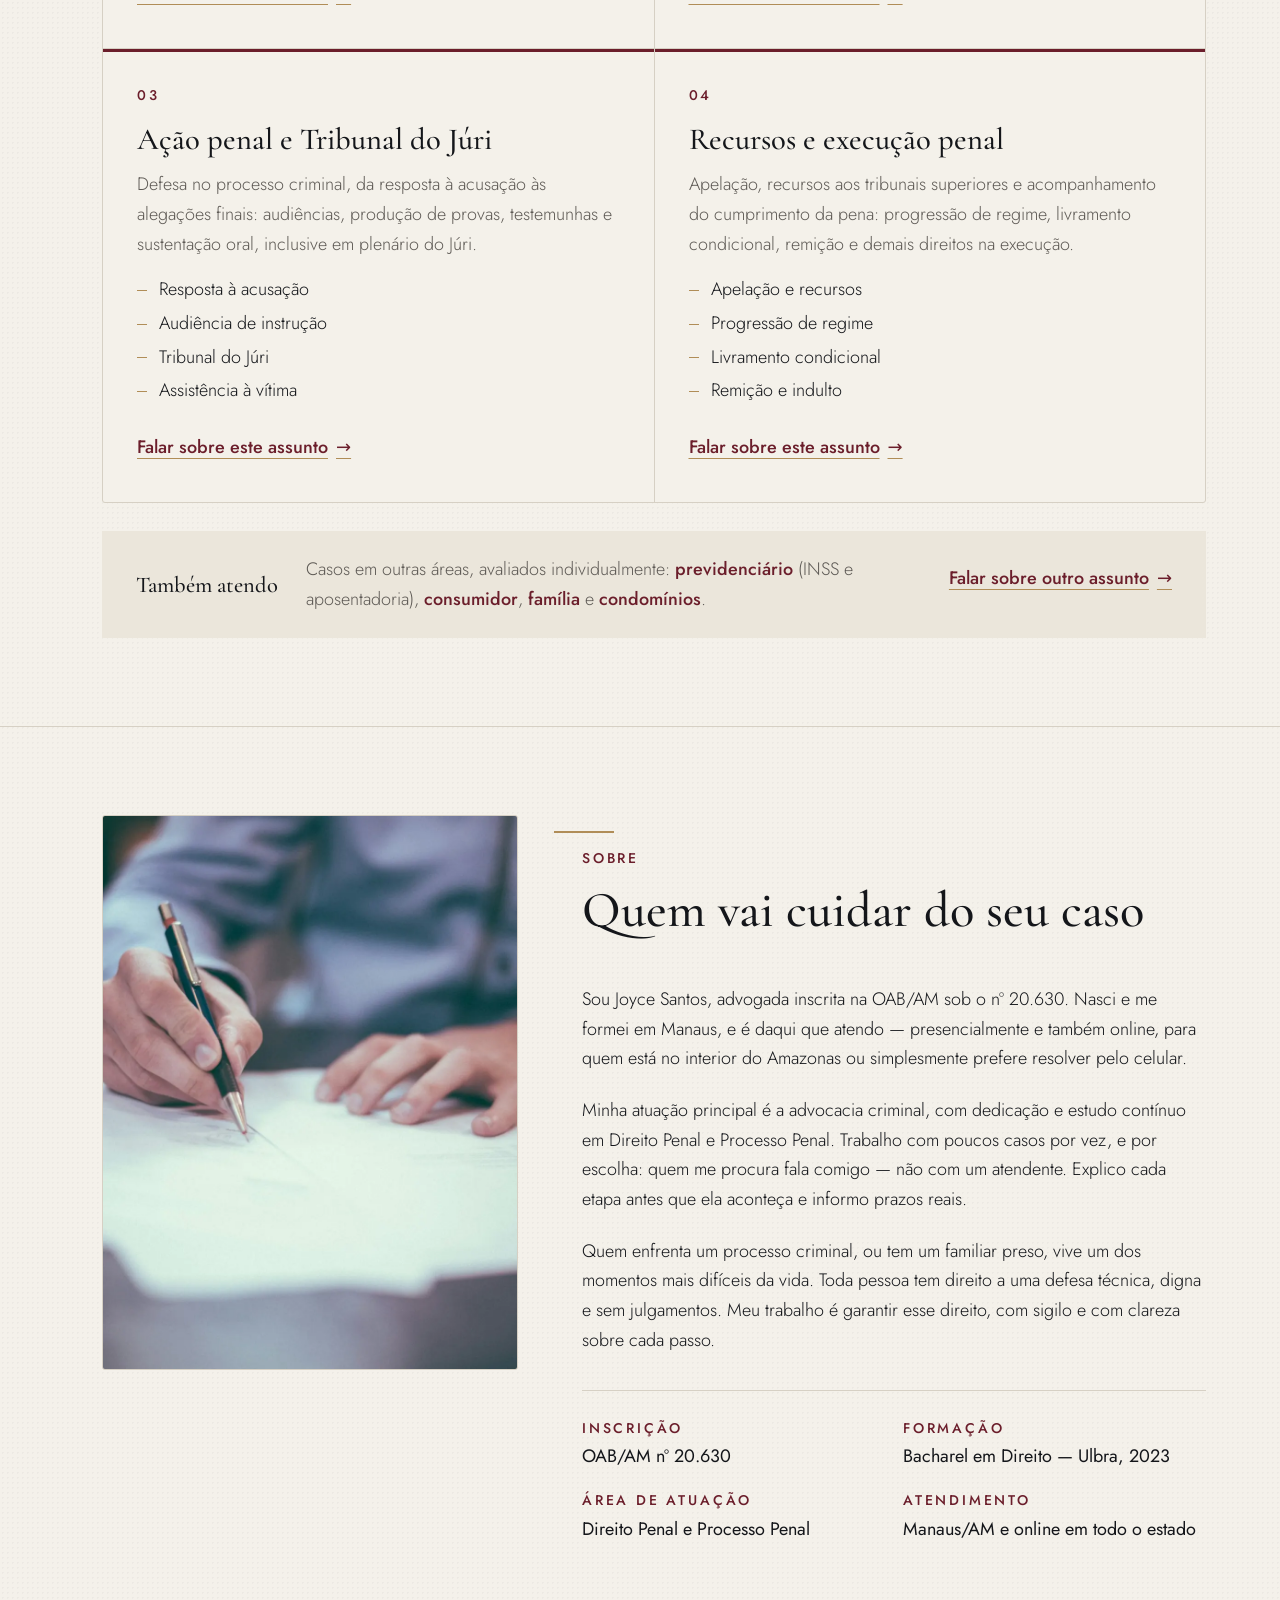
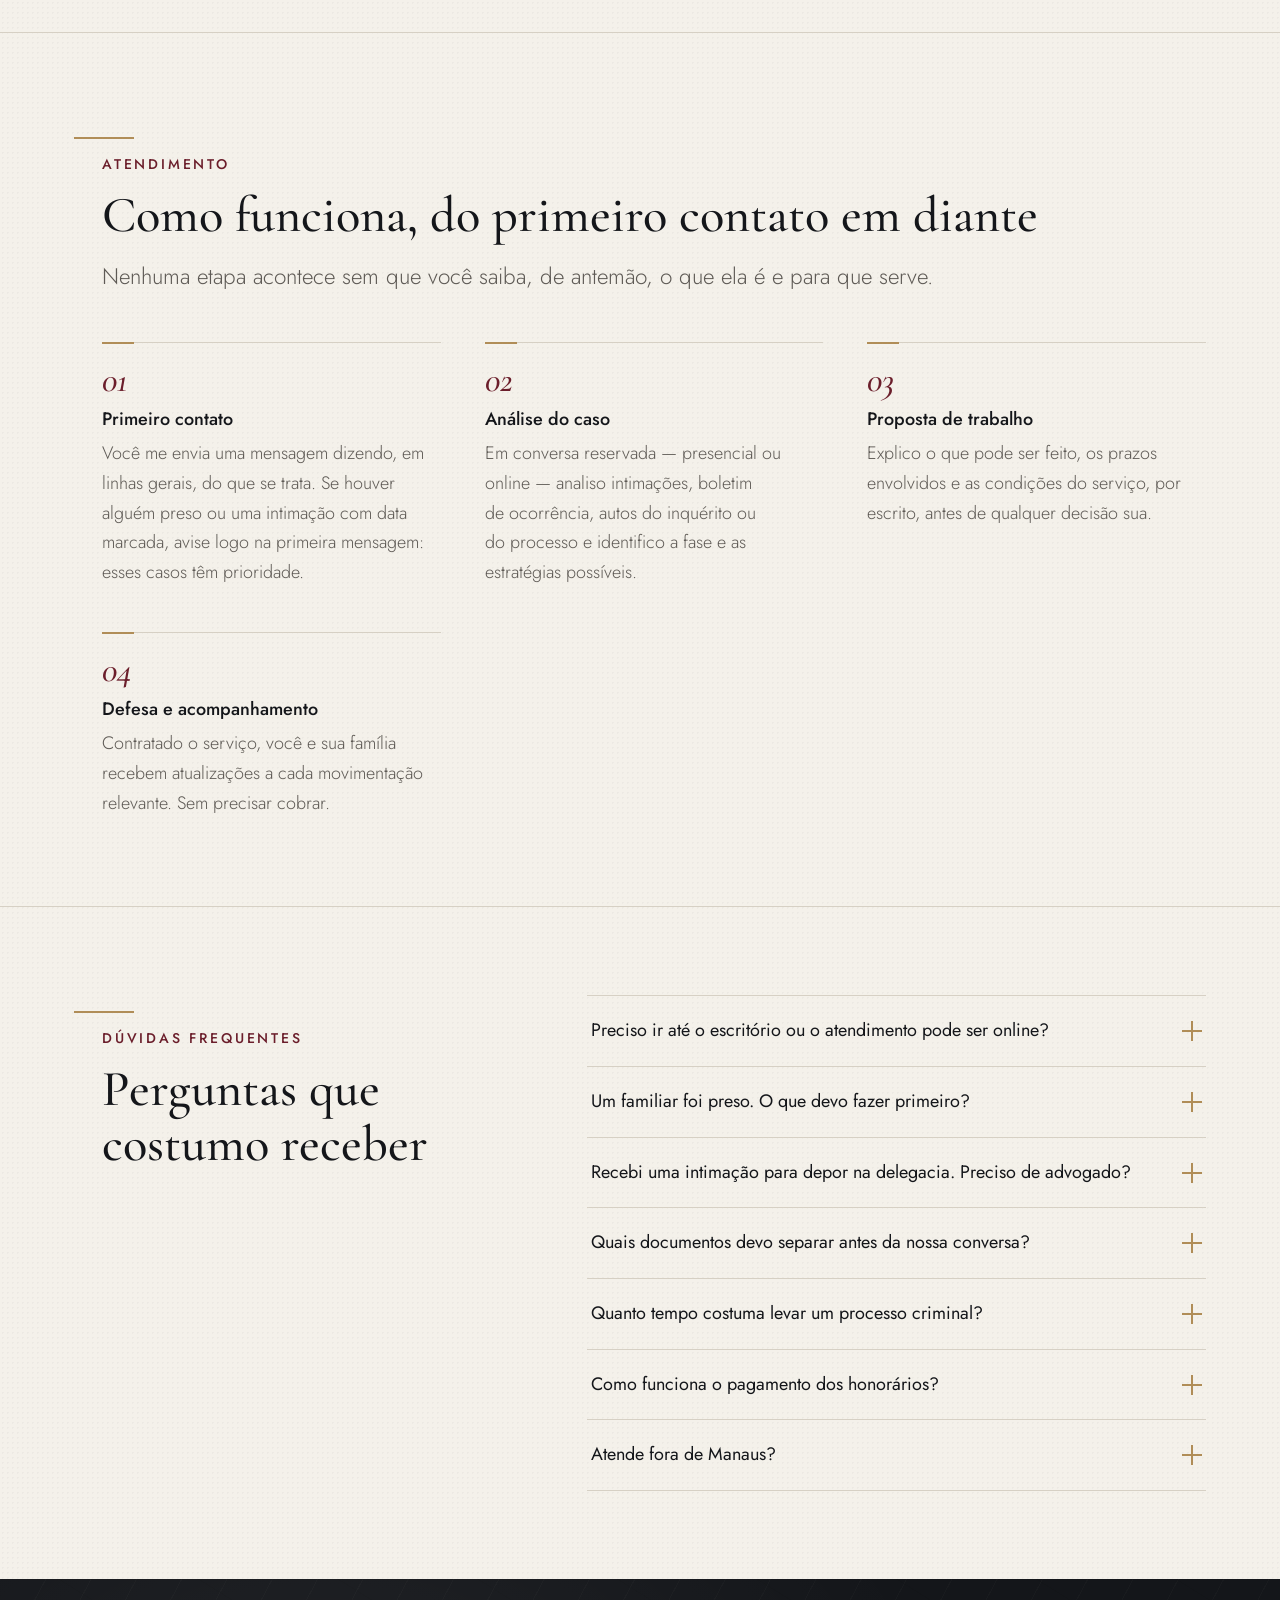
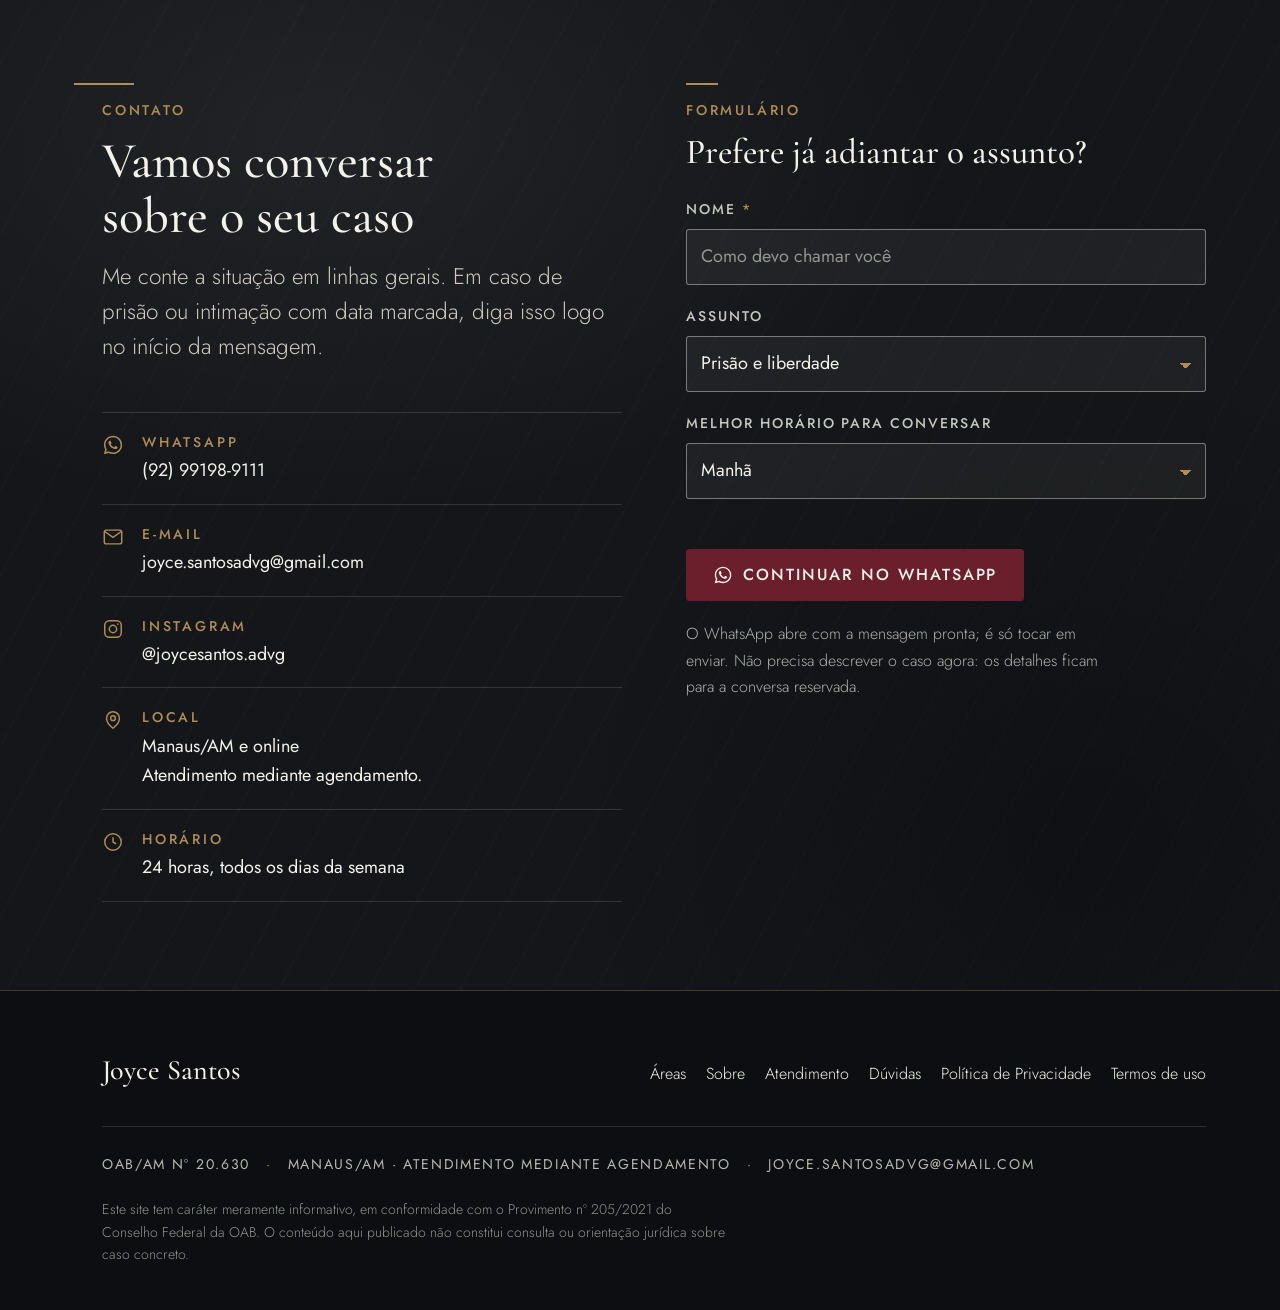
==== commit 50b1f0b4: "Horário de atendimento: 24 horas, todos os dias Co-Authored-By: Claude Opus 5.5 <noreply@anthropic.c" ====
--- a/index.html
+++ b/index.html
@@ -7,7 +7,7 @@
 <meta name="description" content="Advogada criminalista em Manaus/AM, com atuação dedicada ao Direito Penal e ao Processo Penal. Inquérito, prisão em flagrante, habeas corpus, ação penal e recursos. Atendimento presencial e online. OAB/AM 20.630.">
 <meta name="author" content="Joyce Santos">
 <meta name="robots" content="index, follow, max-image-preview:large">
-<link rel="canonical" href="https://joycesantos.adv.br/">
+<link rel="canonical" href="https://joycesantos.pages.dev/">
 
 <!-- Open Graph / redes -->
 <meta property="og:type" content="website">
@@ -15,8 +15,8 @@
 <meta property="og:site_name" content="Joyce Santos, Advogada">
 <meta property="og:title" content="Joyce Santos — Advogada Criminalista em Manaus">
 <meta property="og:description" content="Defesa criminal técnica e próxima, da investigação aos recursos. Atuação dedicada ao Direito Penal e ao Processo Penal, em Manaus e online.">
-<meta property="og:url" content="https://joycesantos.adv.br/">
-<meta property="og:image" content="https://joycesantos.adv.br/img/og-joyce-santos.png">
+<meta property="og:url" content="https://joycesantos.pages.dev/">
+<meta property="og:image" content="https://joycesantos.pages.dev/img/og-joyce-santos.png">
 <meta property="og:image:width" content="1200">
 <meta property="og:image:height" content="630">
 <meta property="og:image:alt" content="Joyce Santos, advogada — OAB/AM 20.630, Manaus.">
@@ -341,7 +341,7 @@
             <svg viewBox="0 0 24 24" fill="none" stroke="currentColor" stroke-width="1.6" aria-hidden="true"><circle cx="12" cy="12" r="9"/><path d="M12 6.8V12l3.4 2"/></svg>
             <span>
               <span class="rotulo">Horário</span>
-              <span class="valor">Segunda a sábado, em horário combinado com você</span>
+              <span class="valor">24 horas, todos os dias da semana</span>
             </span>
           </div>
         </div>
@@ -442,11 +442,11 @@
 {
   "@context": "https://schema.org",
   "@type": "Attorney",
-  "@id": "https://joycesantos.adv.br/#advogada",
+  "@id": "https://joycesantos.pages.dev/#advogada",
   "name": "Joyce Santos",
   "description": "Advogada criminalista em Manaus/AM, com atuação dedicada ao Direito Penal e ao Processo Penal. Também atende casos de direito previdenciário, do consumidor, de família e condominial.",
-  "url": "https://joycesantos.adv.br/",
-  "image": "https://joycesantos.adv.br/img/og-joyce-santos.png",
+  "url": "https://joycesantos.pages.dev/",
+  "image": "https://joycesantos.pages.dev/img/og-joyce-santos.png",
   "telephone": "+55-92-99198-9111",
   "email": "joyce.santosadvg@gmail.com",
   "address": {
@@ -460,6 +460,12 @@
     { "@type": "State", "name": "Amazonas" }
   ],
   "availableLanguage": "pt-BR",
+  "openingHoursSpecification": {
+    "@type": "OpeningHoursSpecification",
+    "dayOfWeek": ["Monday", "Tuesday", "Wednesday", "Thursday", "Friday", "Saturday", "Sunday"],
+    "opens": "00:00",
+    "closes": "23:59"
+  },
   "knowsAbout": [
     "Direito Penal",
     "Direito Processual Penal",
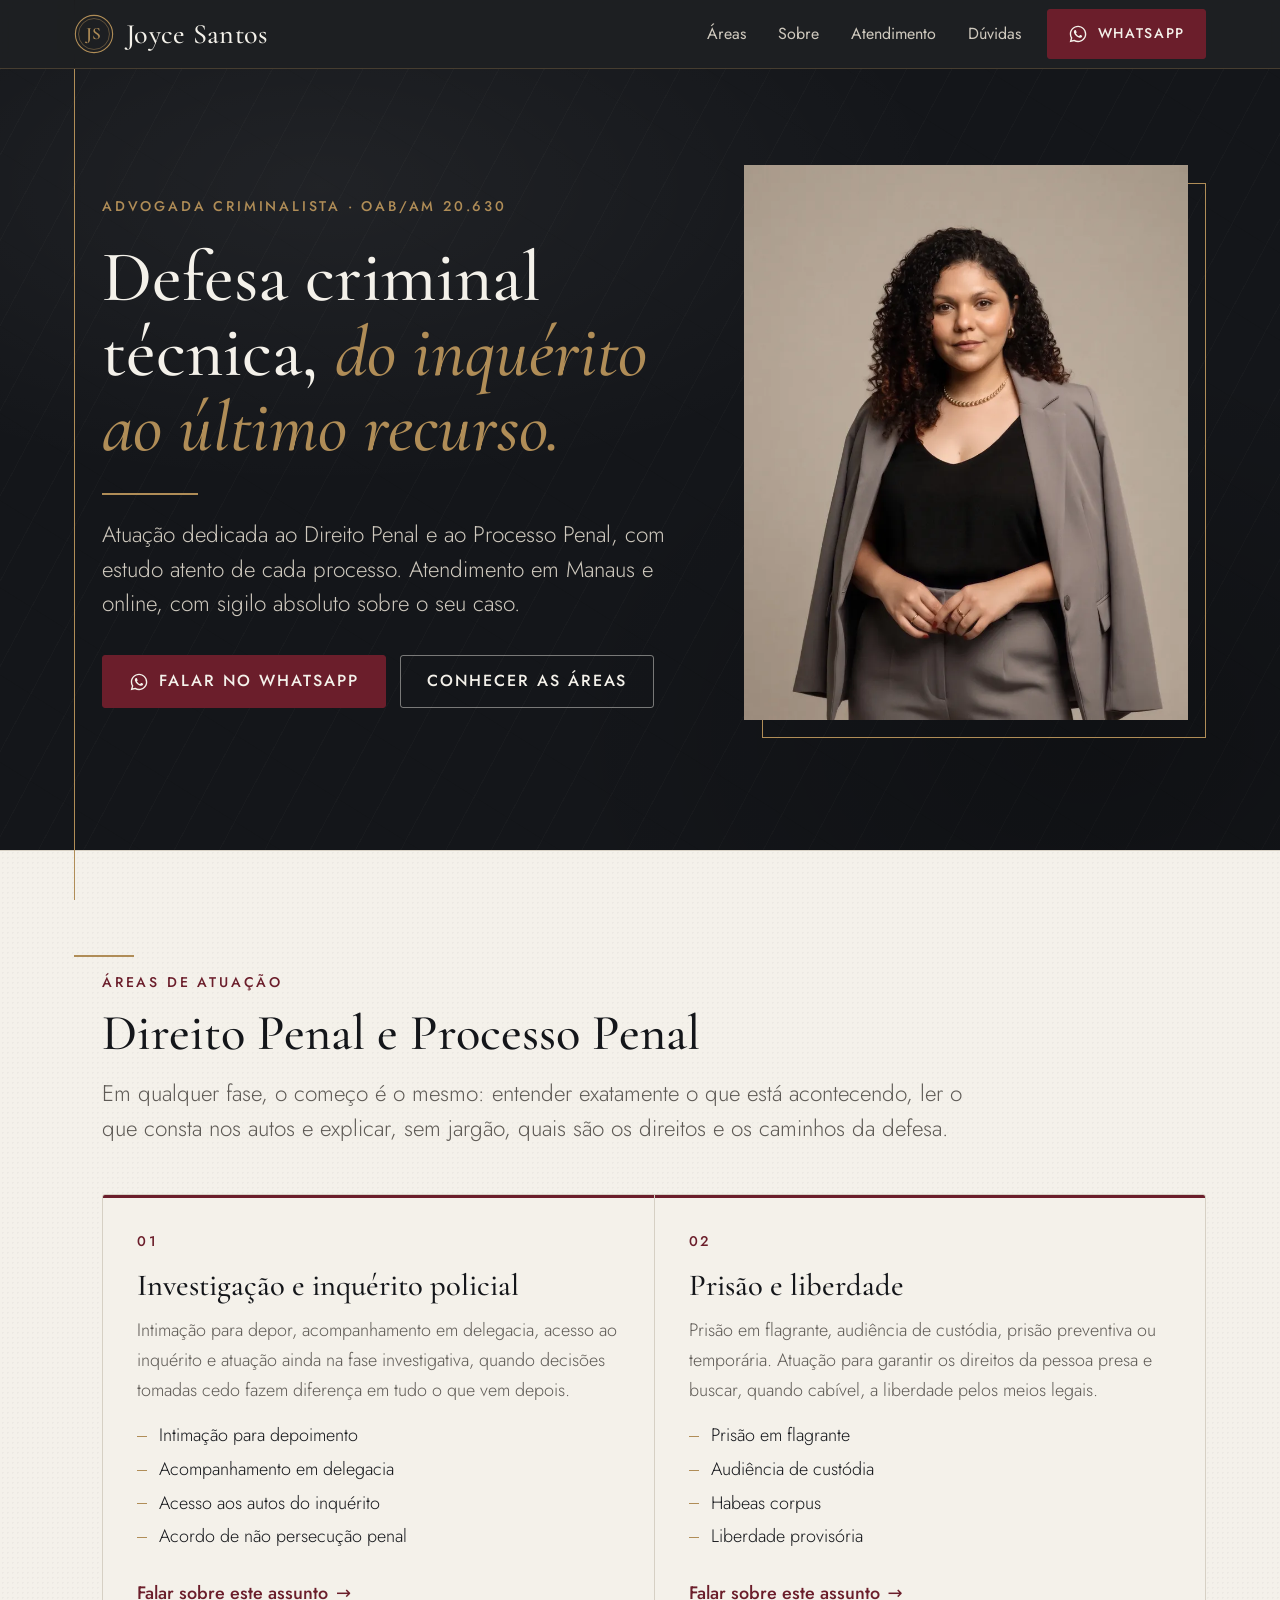
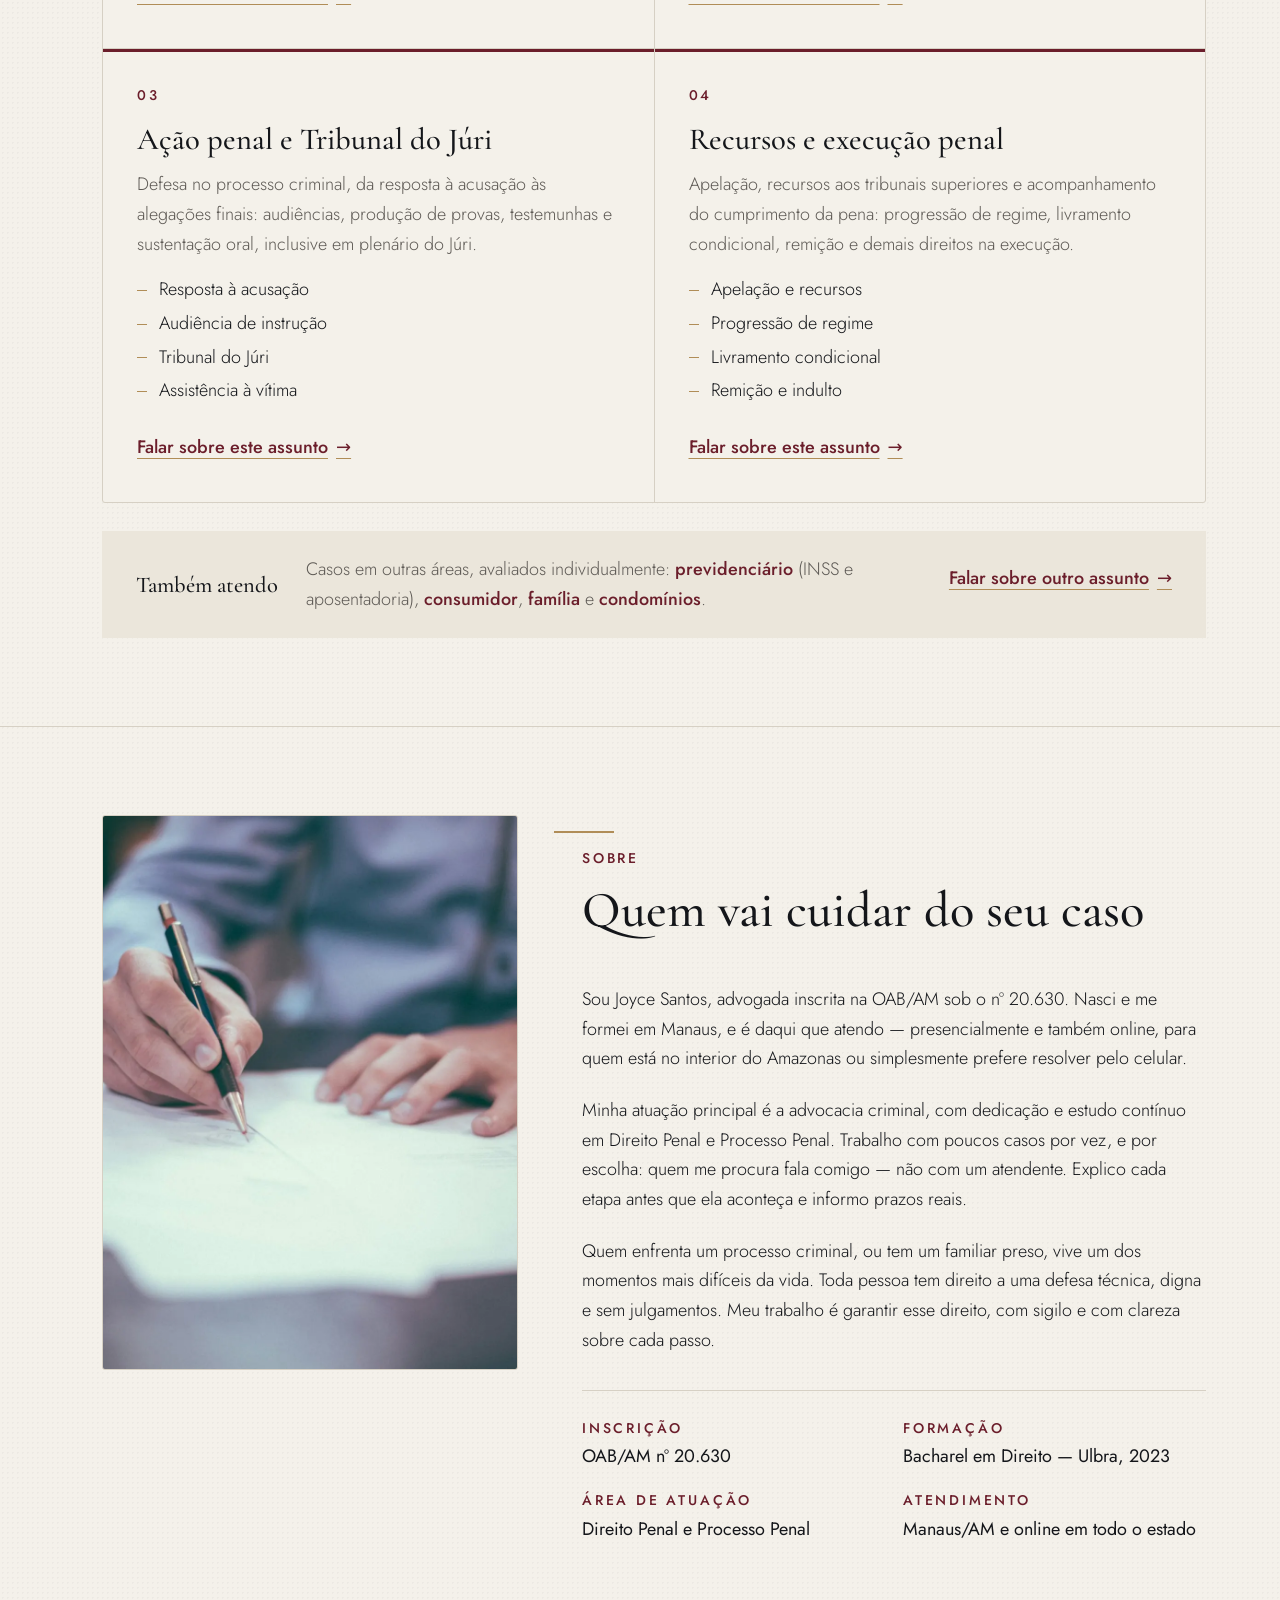
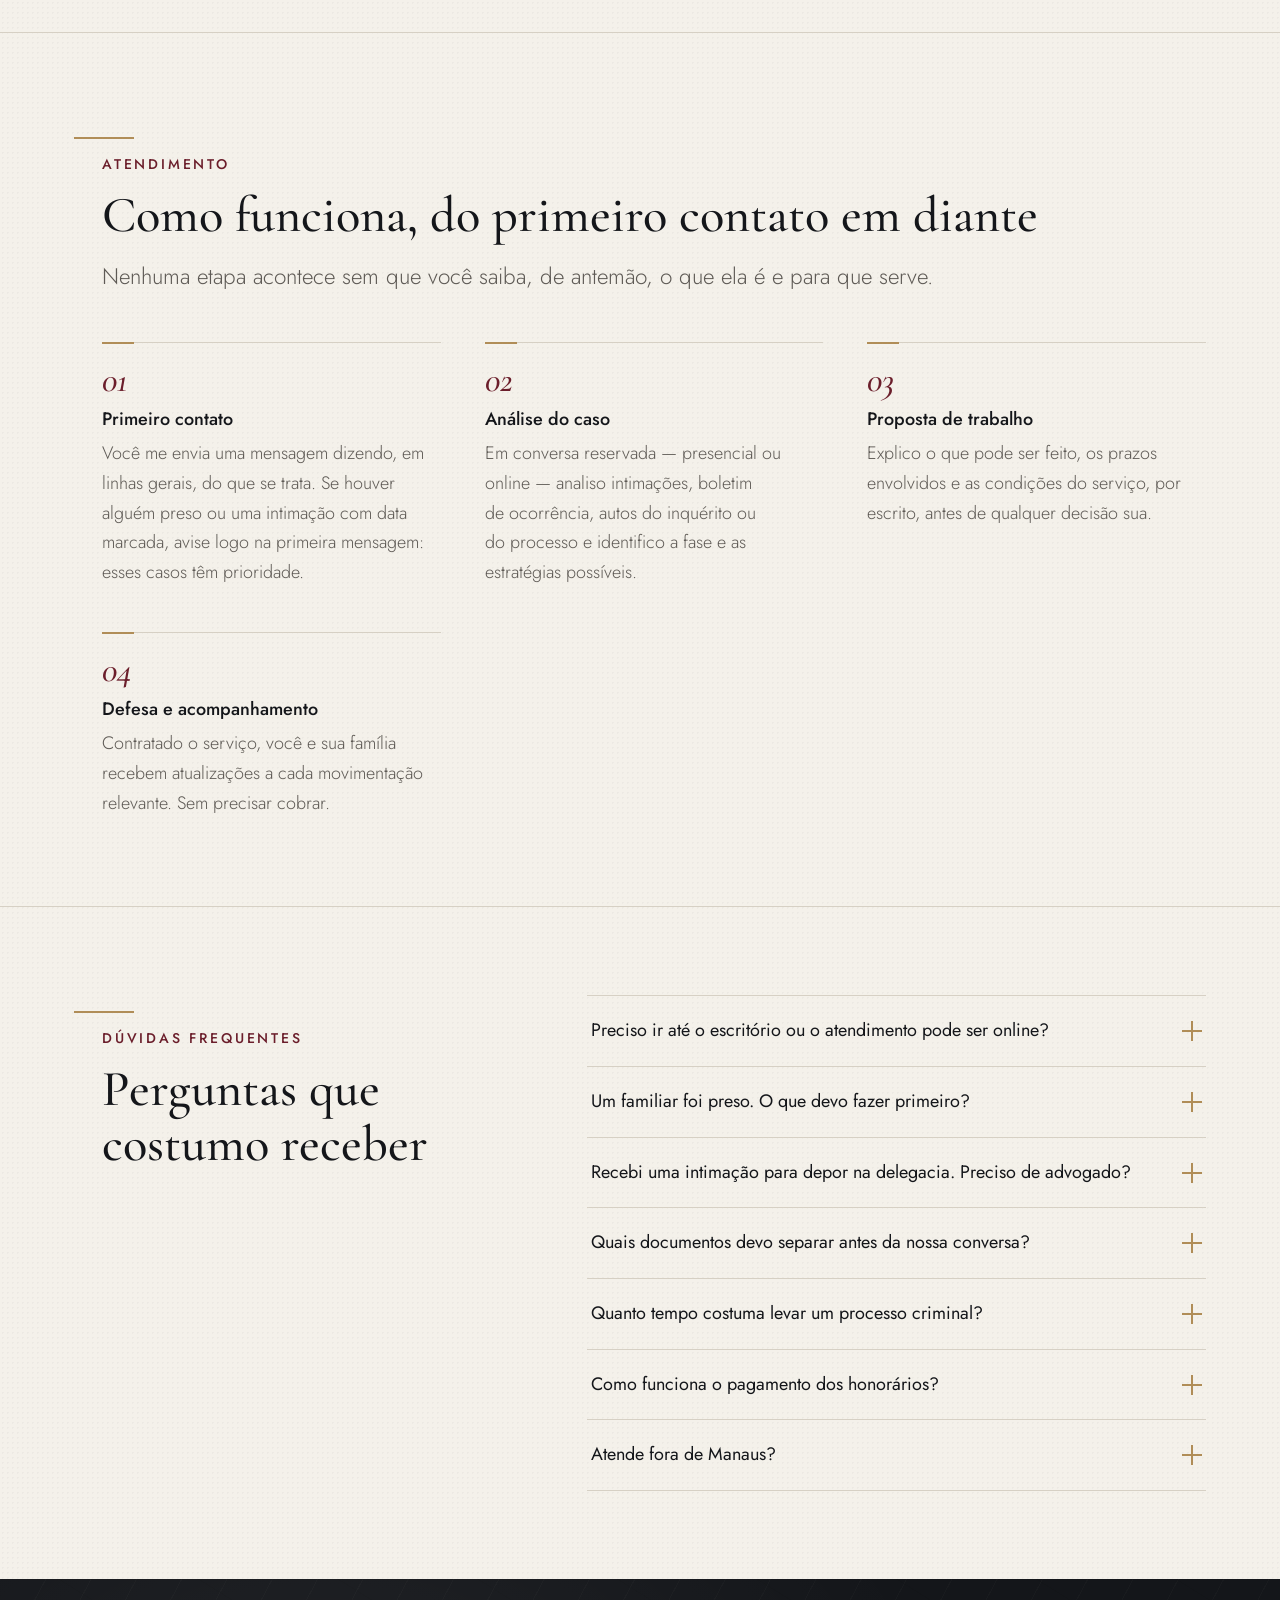
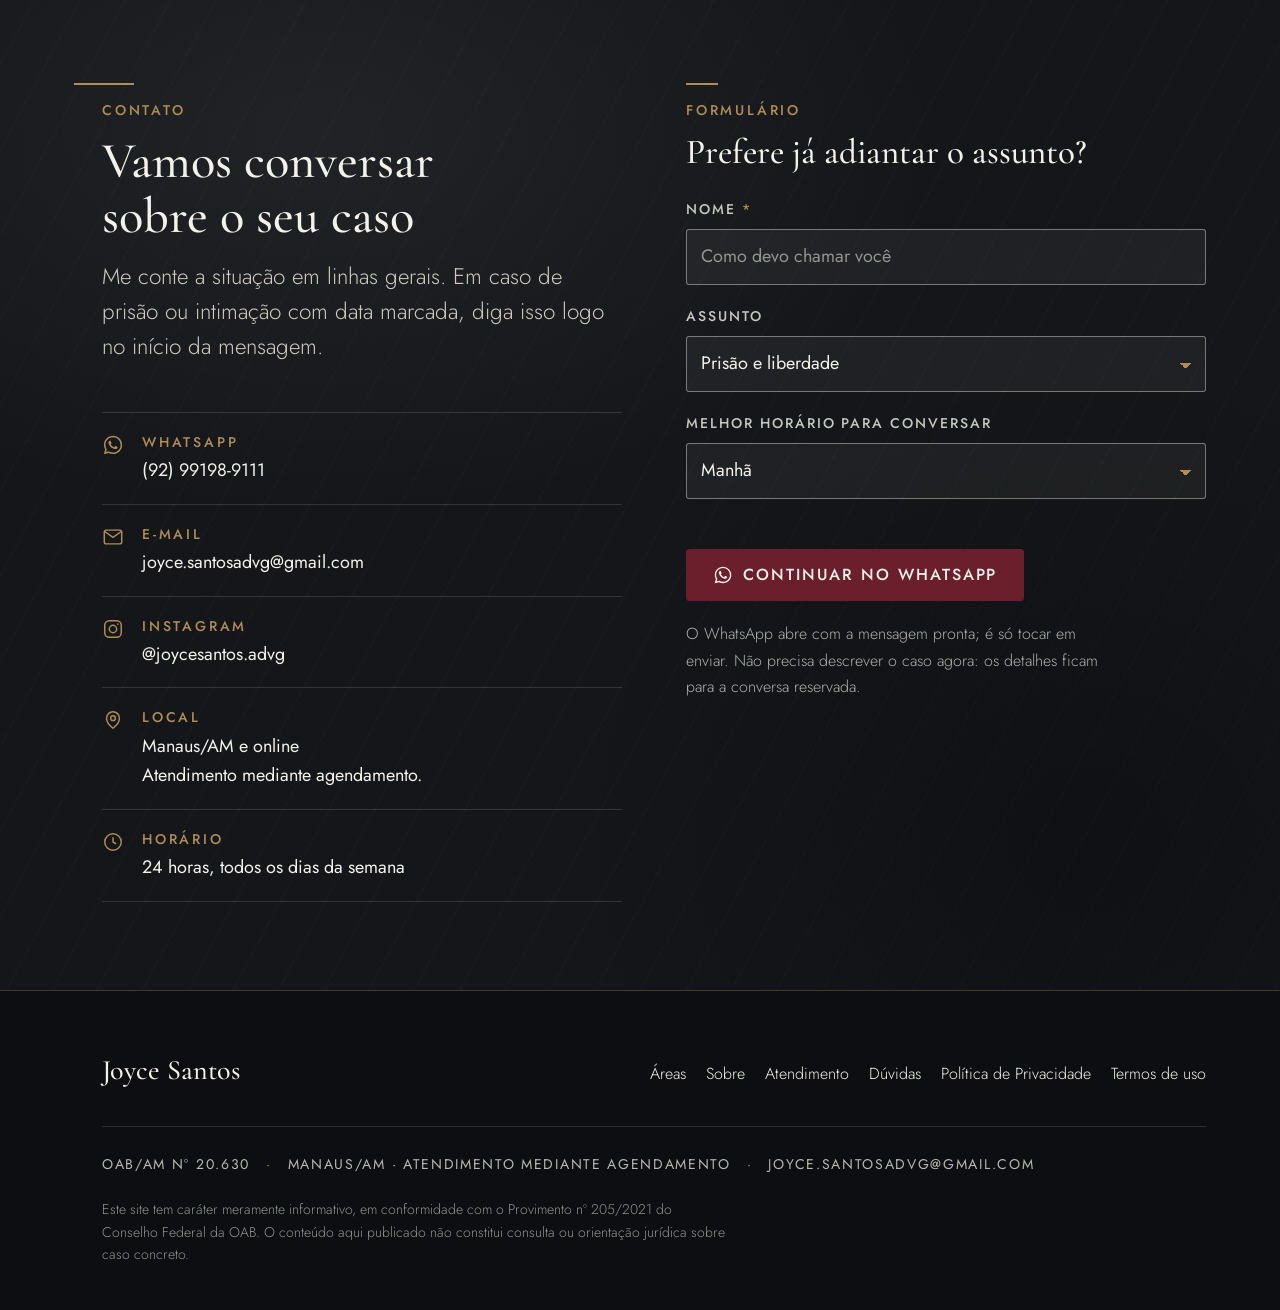
==== commit e23e5828: "Novo retrato da Joyce (op2) Co-Authored-By: Claude Opus 5.5 <noreply@anthropic.com>" ====
--- a/index.html
+++ b/index.html
@@ -77,7 +77,7 @@
         </div>
       </div>
       <figure class="retrato">
-        <img src="img/retrato-joyce.webp" width="800" height="1000" alt="Retrato de Joyce Santos, advogada, em seu ambiente de trabalho." fetchpriority="high" decoding="async">
+        <img src="img/retrato-joyce.webp?v=2" width="800" height="1000" alt="Retrato de Joyce Santos, advogada criminalista." fetchpriority="high" decoding="async">
       </figure>
     </div>
   </section>
